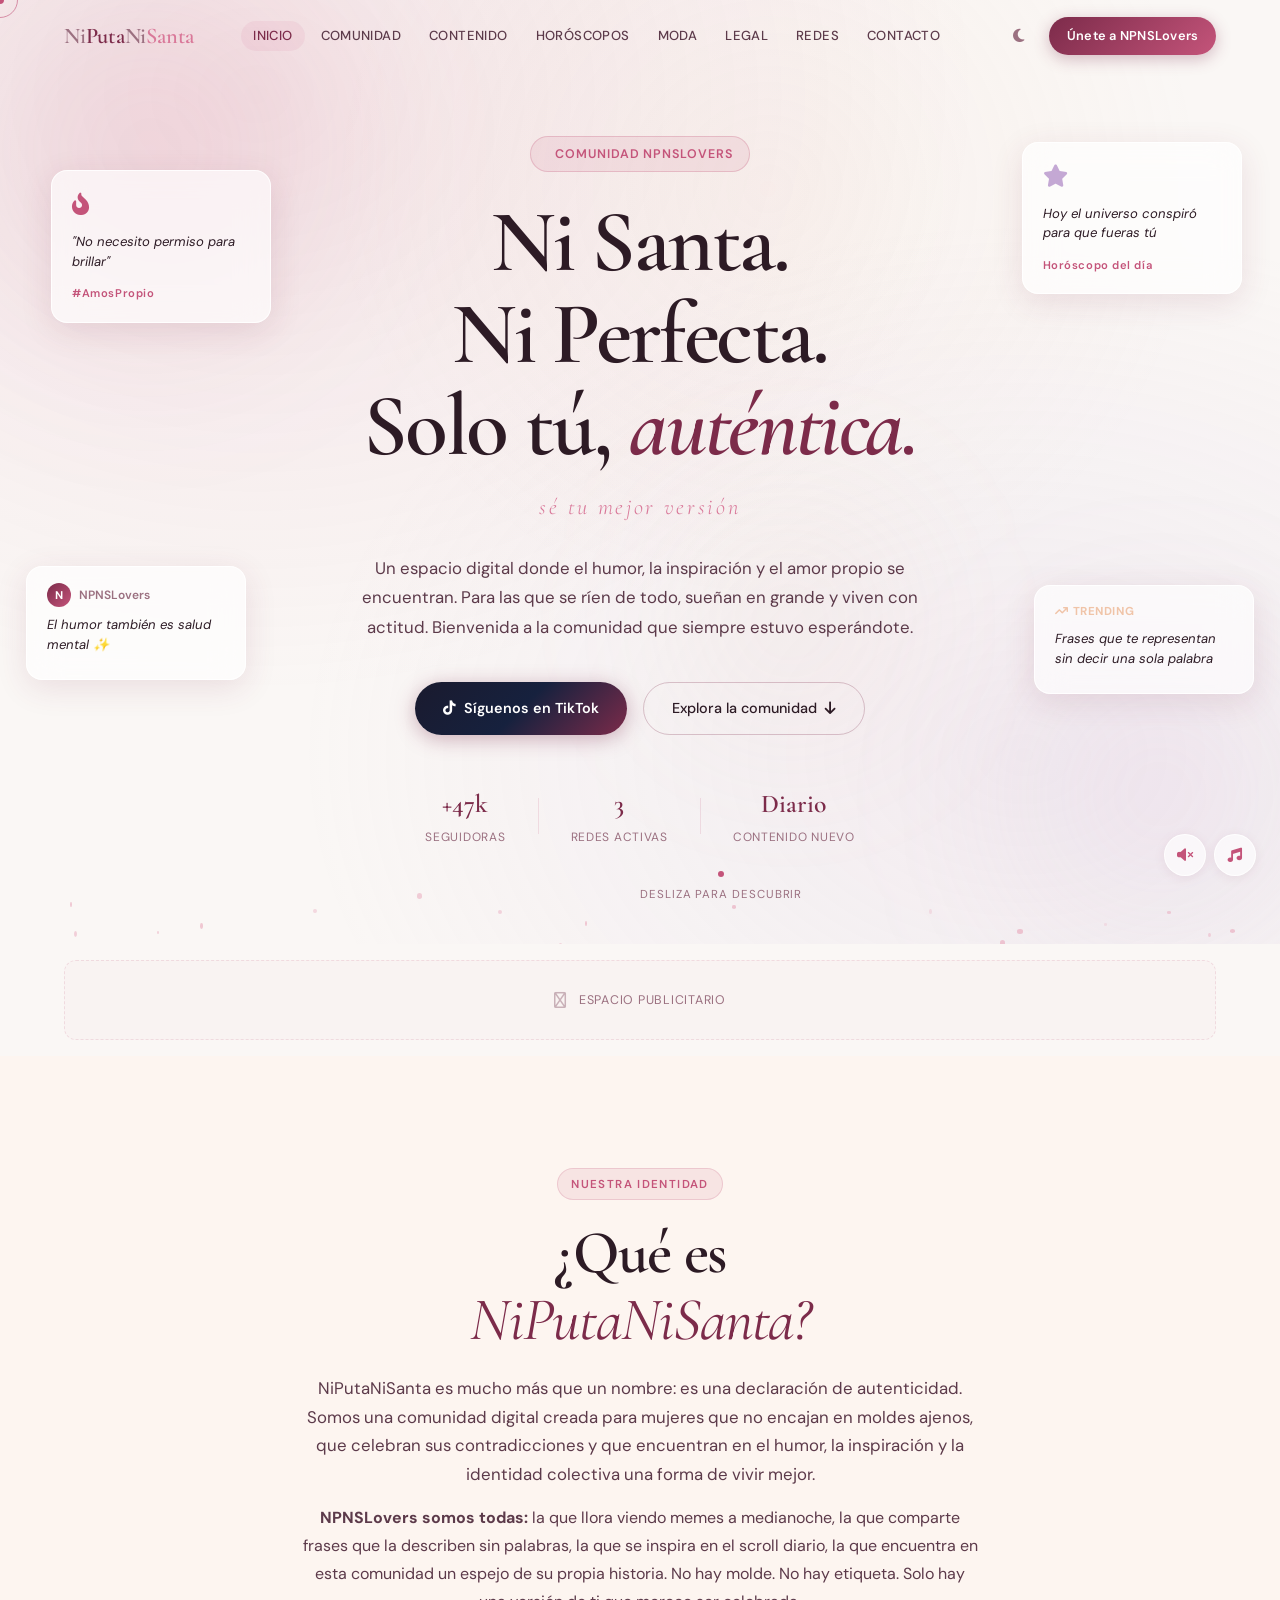
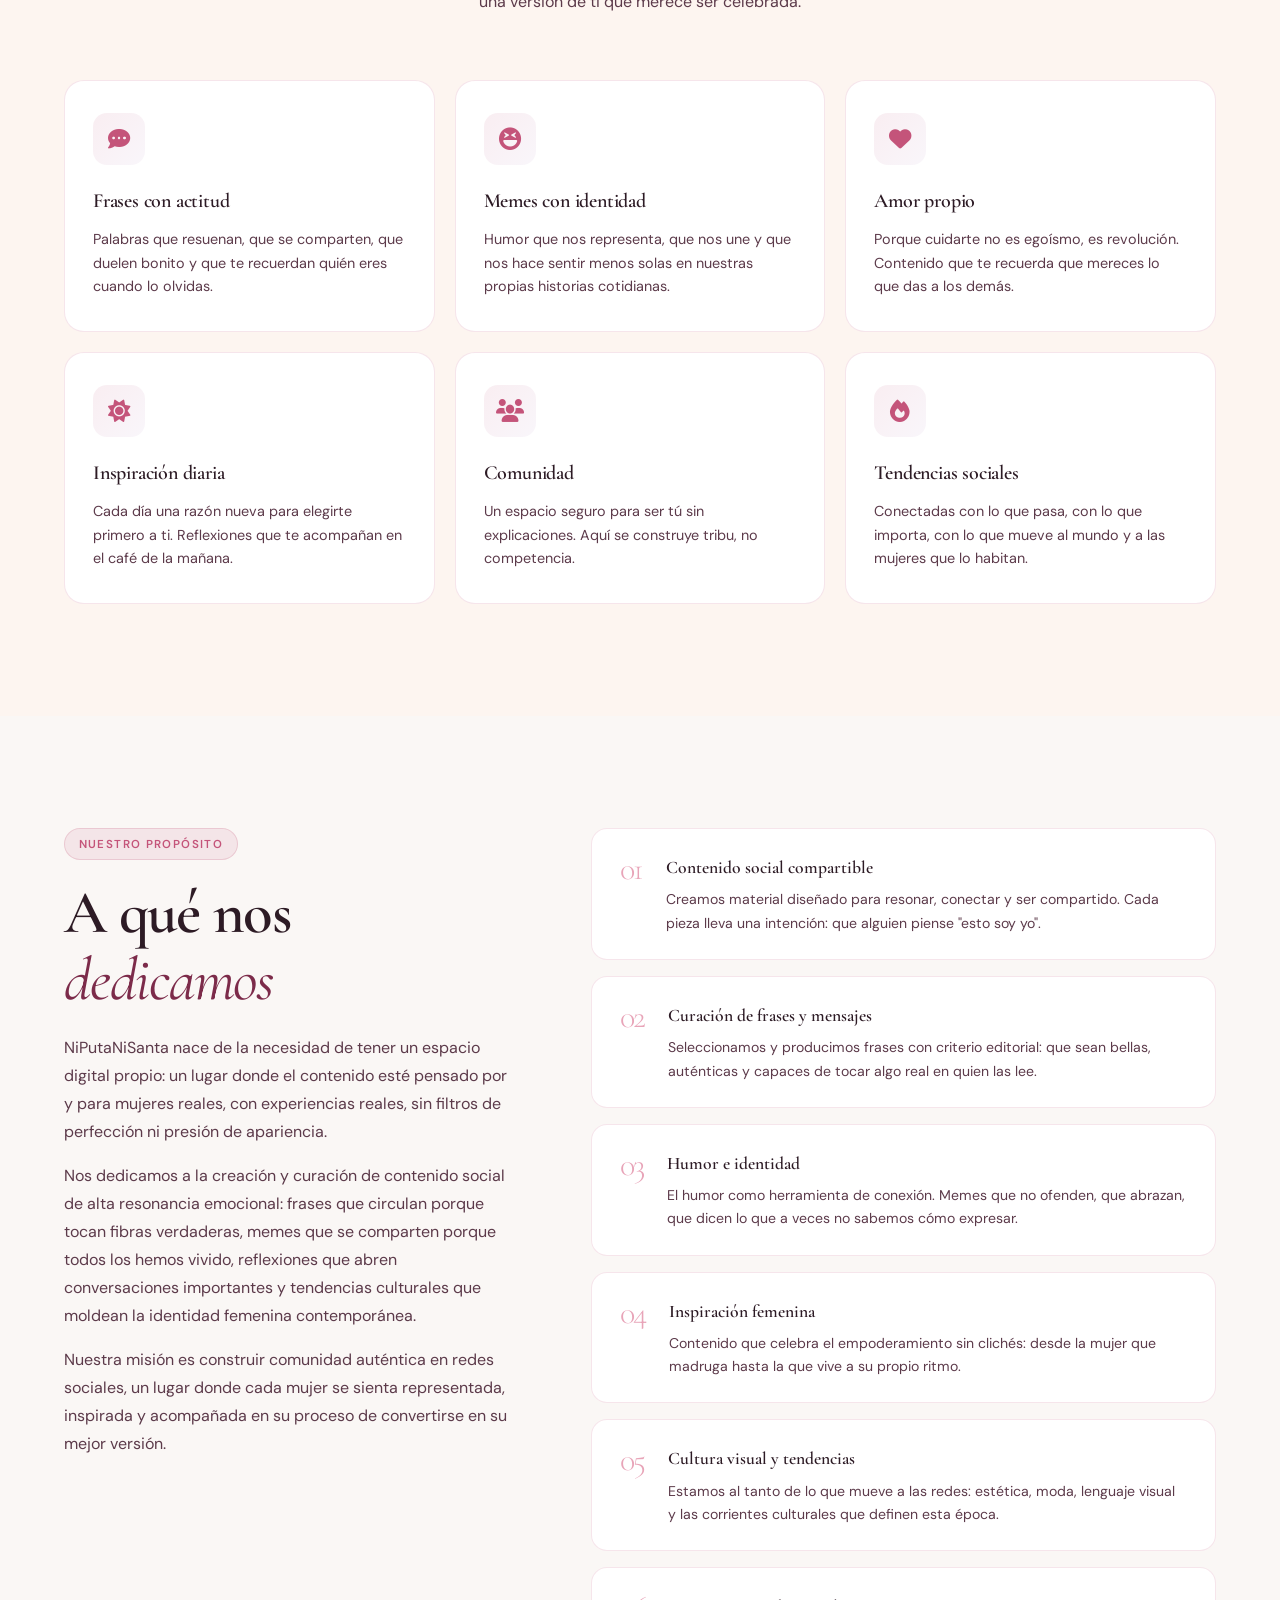
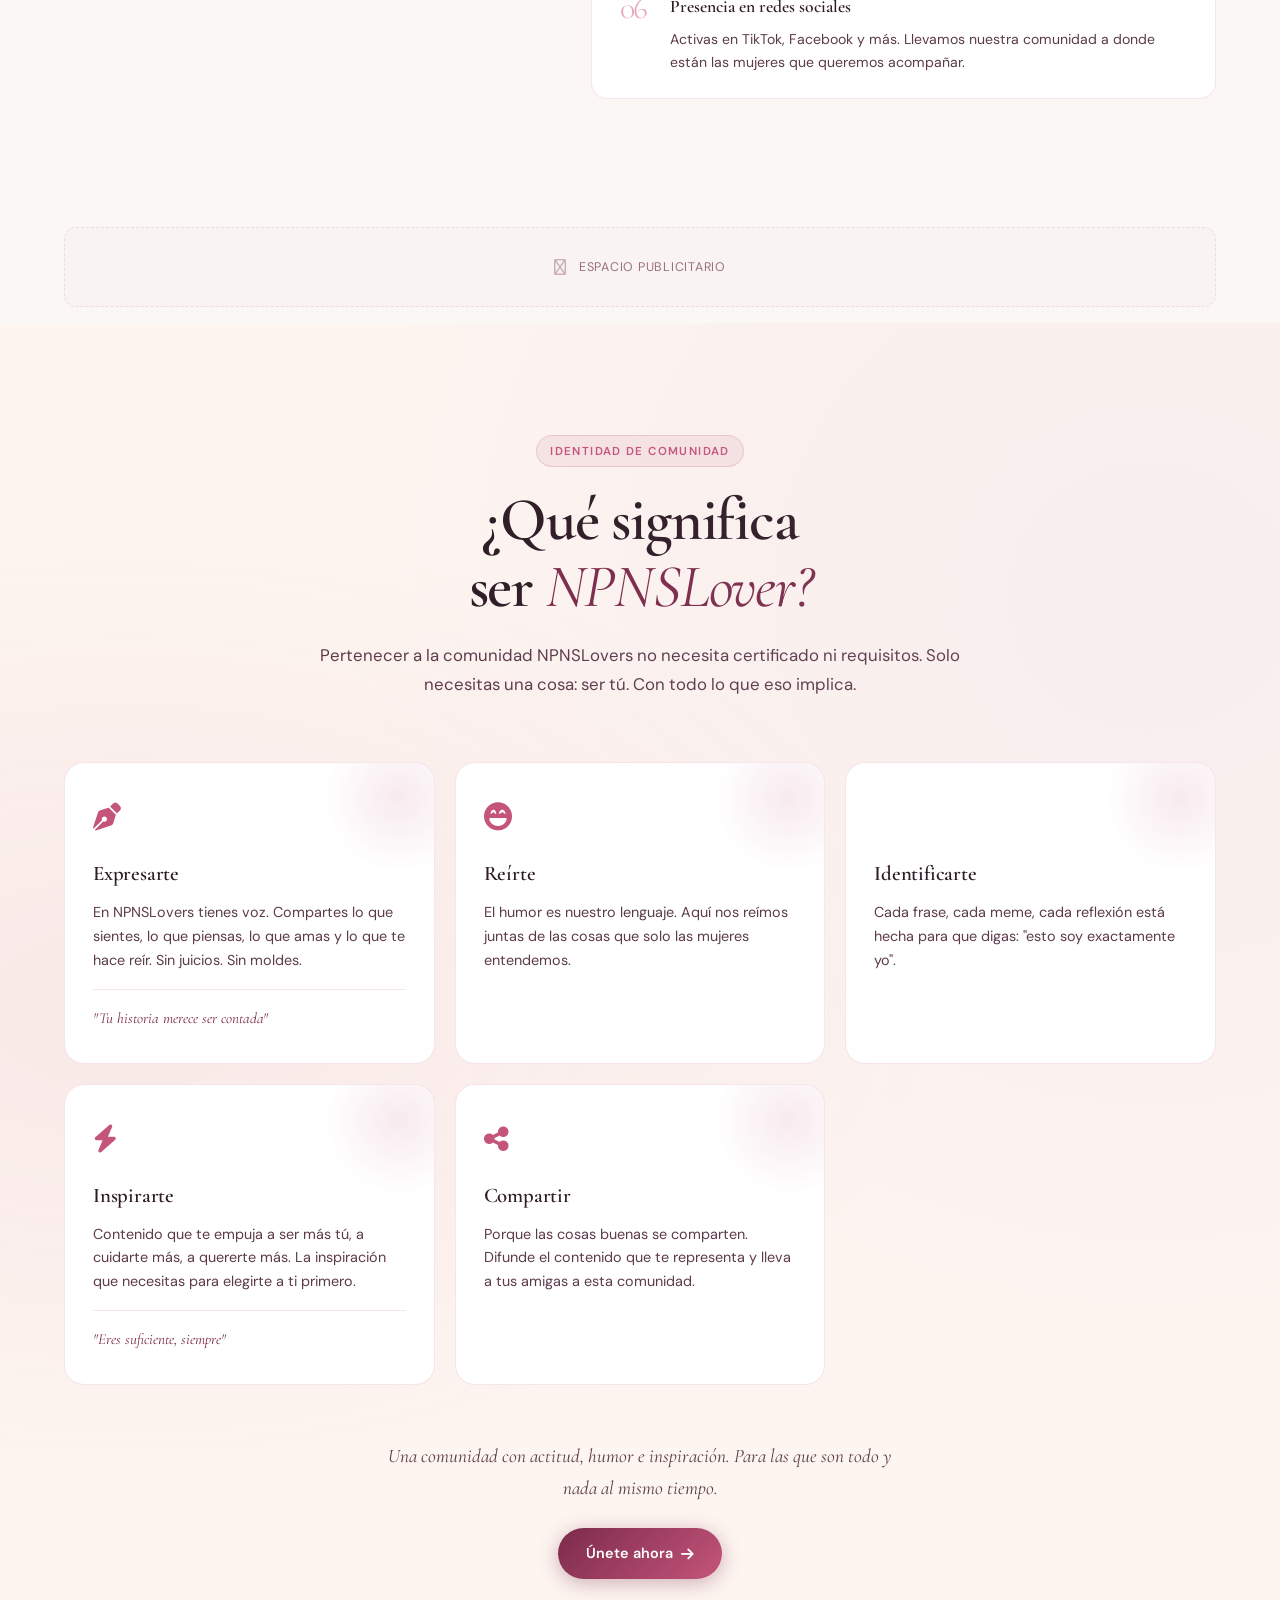
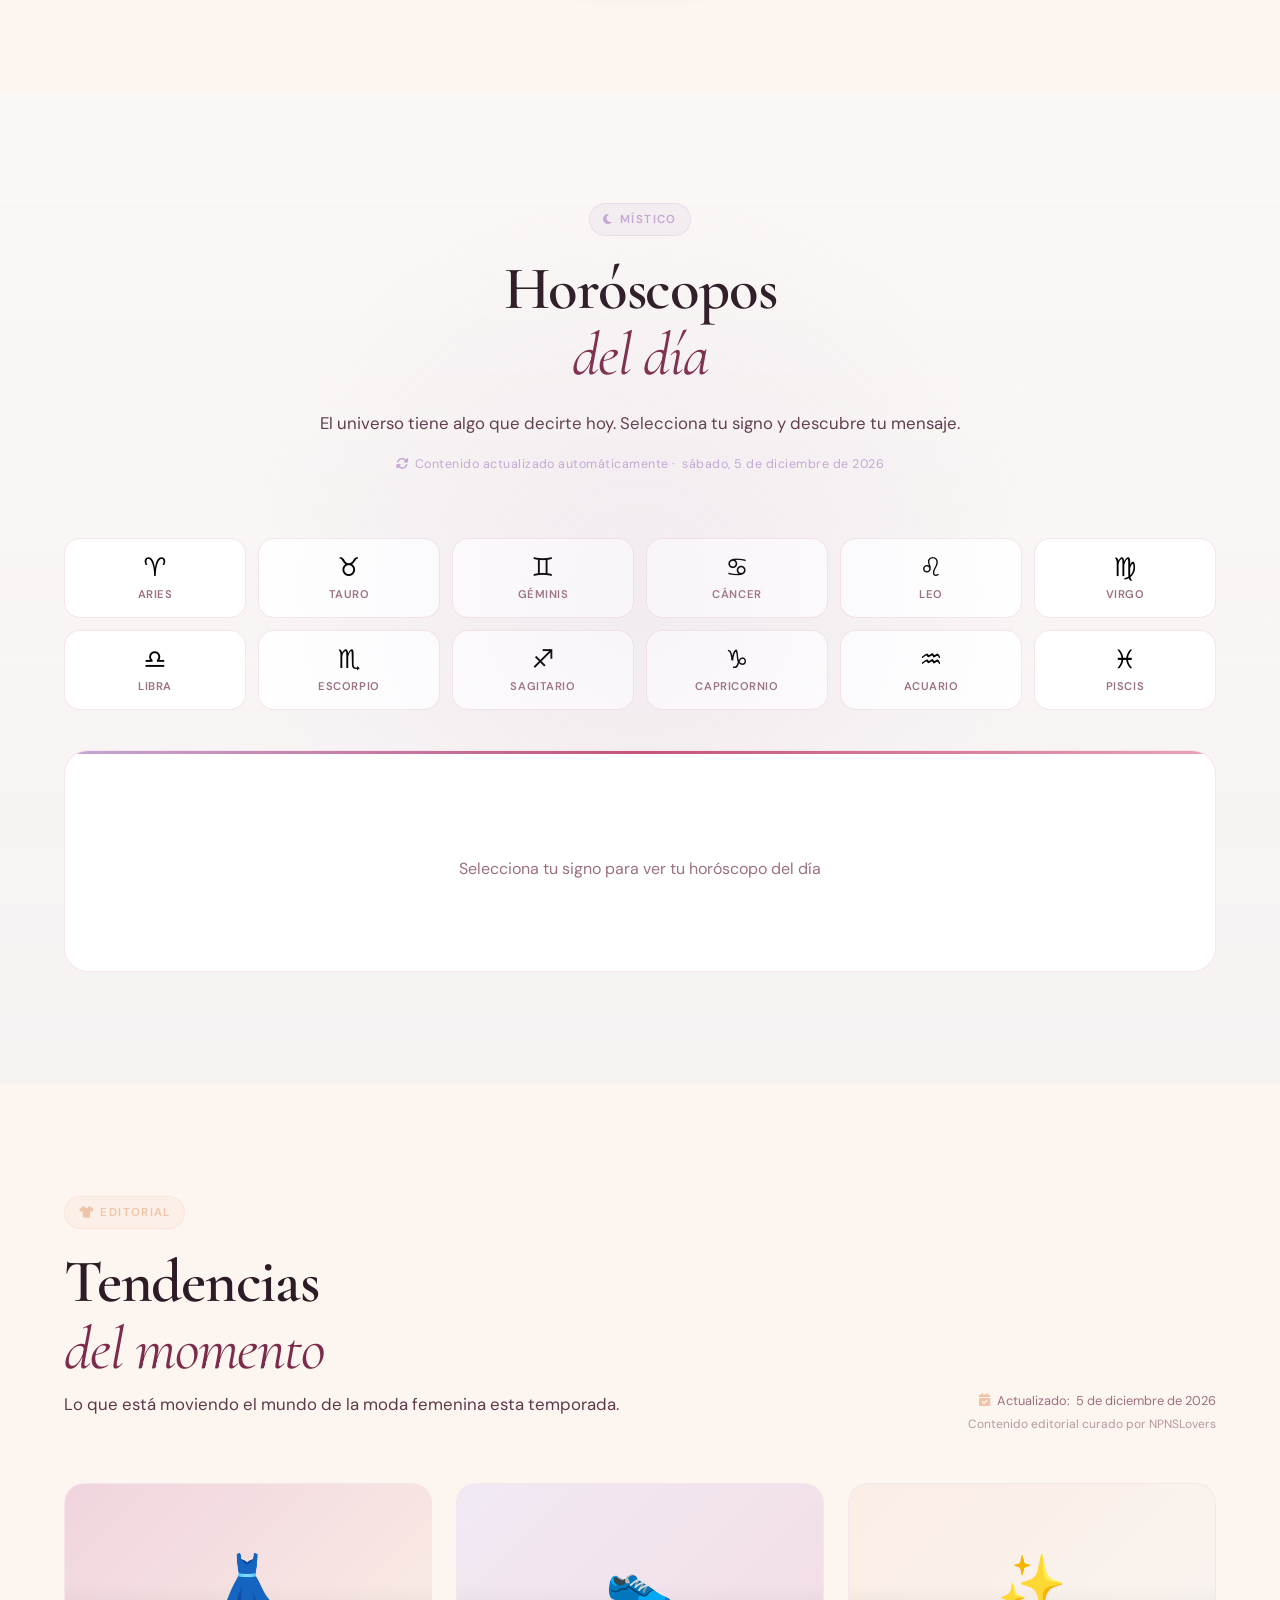
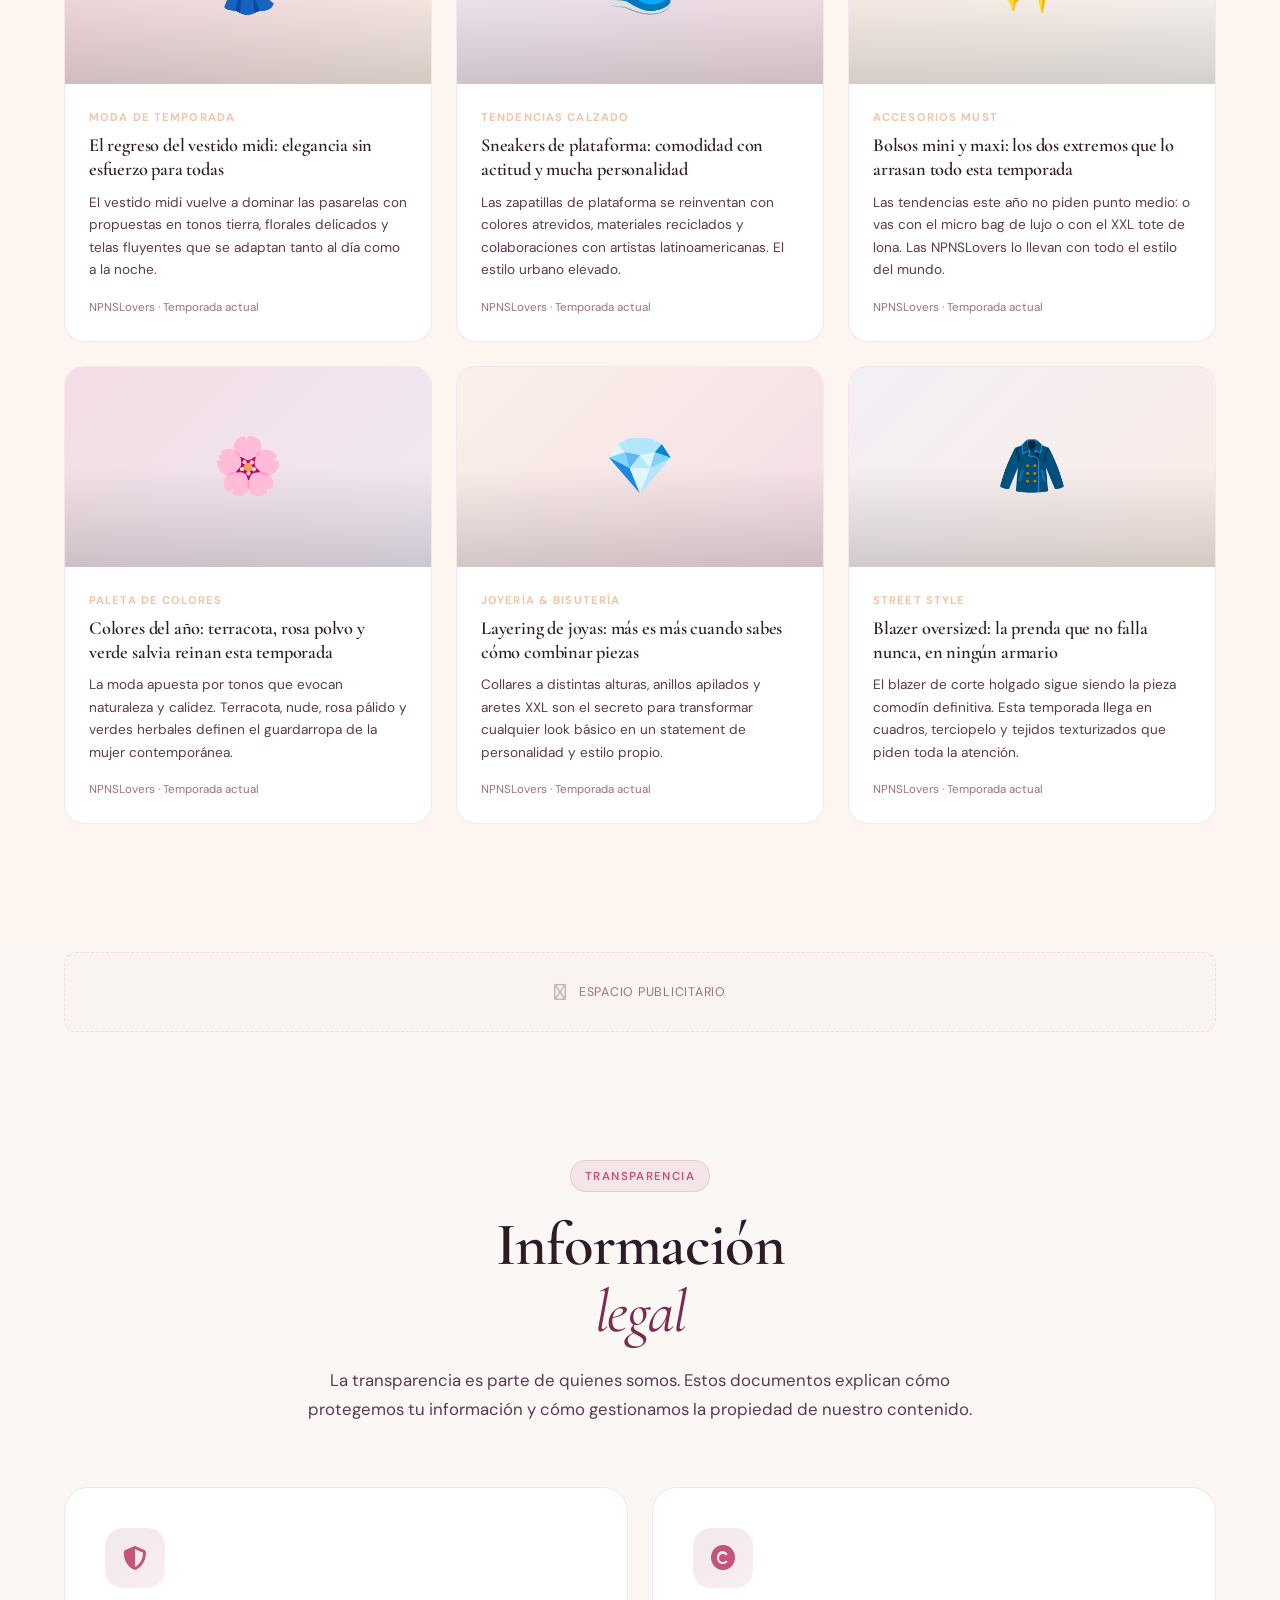
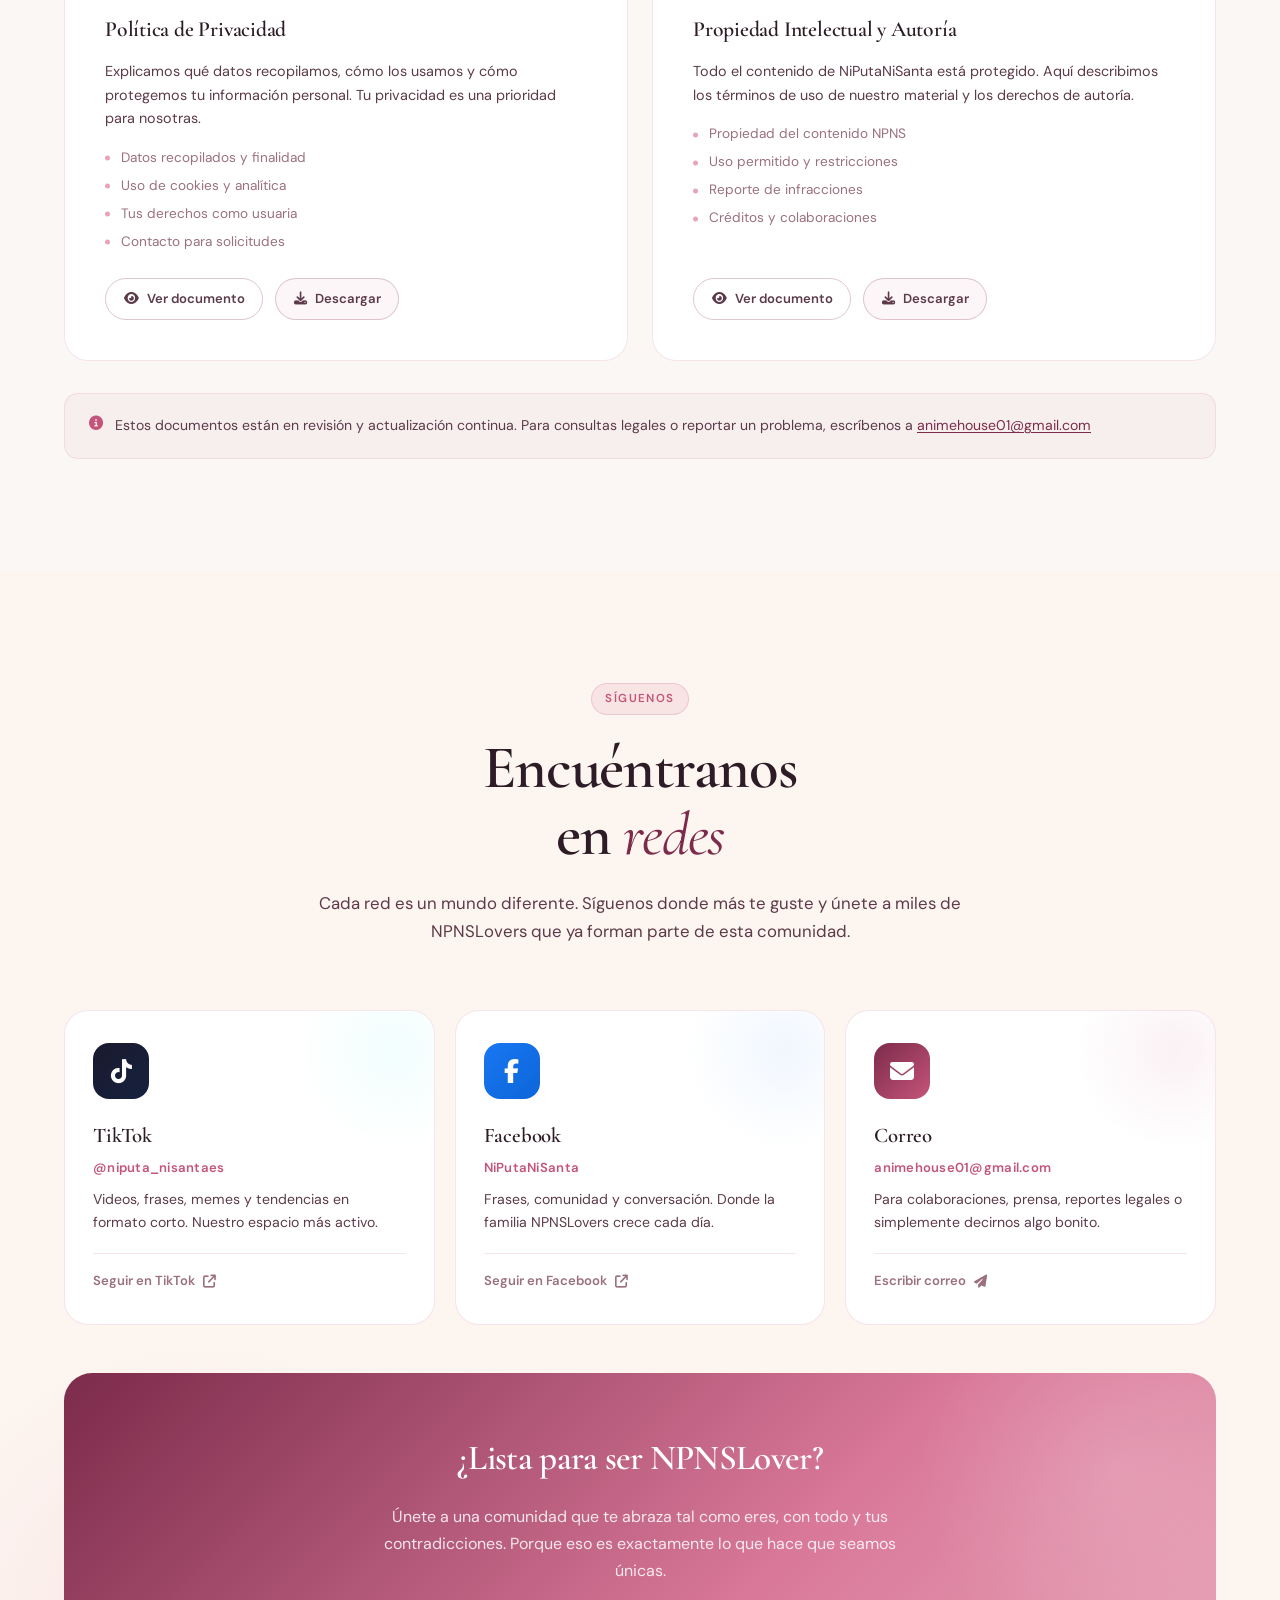
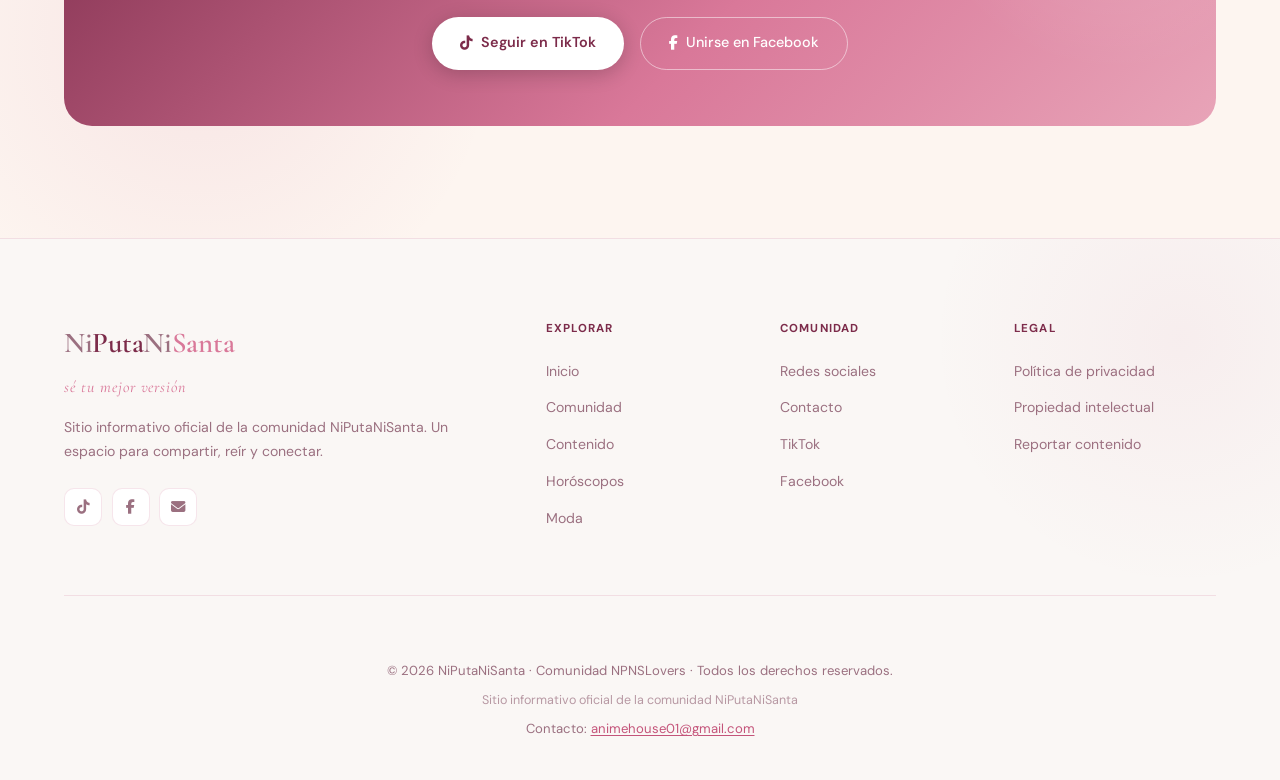
==== index.html @ 4b269ef8 "Initial commit via Netlify [skip ci]" ====
<!DOCTYPE html>
<html lang="es" data-theme="light">
<head>
  <meta charset="UTF-8">
  <meta name="viewport" content="width=device-width, initial-scale=1.0">

  <!-- ═══════════════════════════════════════════════════
       SEO BÁSICO — edita título, descripción y URL canónica
  ═══════════════════════════════════════════════════ -->
  <title>NiPutaNiSanta — Sé tu mejor versión | Comunidad NPNSLovers</title>
  <meta name="description" content="NiPutaNiSanta es la comunidad digital femenina donde el humor, la inspiración y el amor propio se encuentran. Frases, memes, reflexiones y tendencias para las NPNSLovers.">
  <meta name="keywords" content="NiPutaNiSanta, NPNSLovers, frases inspiradoras, memes femeninos, amor propio, comunidad latina, humor, tendencias, moda, horóscopos">
  <meta name="author" content="NiPutaNiSanta">
  <meta name="robots" content="index, follow">
  <link rel="canonical" href="https://niputa-nisanta.netlify.app">

  <!-- Open Graph -->
  <meta property="og:type" content="website">
  <meta property="og:title" content="NiPutaNiSanta — Sé tu mejor versión">
  <meta property="og:description" content="Una comunidad con actitud, humor e inspiración. Frases, memes y estilo con identidad femenina.">
  <meta property="og:url" content="https://niputa-nisanta.netlify.app">
  <meta property="og:site_name" content="NiPutaNiSanta">
  <meta property="og:locale" content="es_ES">

  <!-- Twitter Card -->
  <meta name="twitter:card" content="summary_large_image">
  <meta name="twitter:title" content="NiPutaNiSanta — Sé tu mejor versión">
  <meta name="twitter:description" content="Una comunidad con actitud, humor e inspiración para las NPNSLovers.">

  <!-- Fuentes: Cormorant Garamond (títulos elegantes) + DM Sans (cuerpo limpio) -->
  <link rel="preconnect" href="https://fonts.googleapis.com">
  <link rel="preconnect" href="https://fonts.gstatic.com" crossorigin>
  <link href="https://fonts.googleapis.com/css2?family=Cormorant+Garamond:ital,wght@0,300;0,400;0,500;0,600;0,700;1,300;1,400;1,600&family=DM+Sans:ital,opsz,wght@0,9..40,300;0,9..40,400;0,9..40,500;0,9..40,600;1,9..40,300;1,9..40,400&display=swap" rel="stylesheet">

  <!-- Iconos: Font Awesome 6 -->
  <link rel="stylesheet" href="https://cdnjs.cloudflare.com/ajax/libs/font-awesome/6.5.1/css/all.min.css">

  <link rel="stylesheet" href="css/style.css">

  <!-- Schema.org markup para SEO -->
  <script type="application/ld+json">
  {
    "@context": "https://schema.org",
    "@type": "Organization",
    "name": "NiPutaNiSanta",
    "alternateName": "NPNS",
    "url": "https://niputa-nisanta.netlify.app",
    "description": "Comunidad digital femenina de frases, memes, inspiración y amor propio.",
    "sameAs": [
      "https://www.tiktok.com/@niputa_nisantaes",
      "https://www.facebook.com/share/1B3RmsMF59/"
    ],
    "contactPoint": {
      "@type": "ContactPoint",
      "email": "animehouse01@gmail.com",
      "contactType": "customer support",
      "availableLanguage": "Spanish"
    }
  }
  </script>
</head>
<body>

  <!-- ═══════════════════════════════════════════════════
       CURSOR PERSONALIZADO (solo desktop con mouse)
  ═══════════════════════════════════════════════════ -->
  <div class="cursor-dot" aria-hidden="true"></div>
  <div class="cursor-ring" aria-hidden="true"></div>

  <!-- ═══════════════════════════════════════════════════
       CONTROLES DE AUDIO — botón de sonidos SFX + música
       Para agregar música: pon el archivo .mp3 en /assets/music.mp3
       y cambia el src del elemento audio abajo
  ═══════════════════════════════════════════════════ -->
  <div class="audio-dock" role="region" aria-label="Controles de audio">
    <button class="audio-btn" id="sfx-toggle" aria-label="Activar efectos de sonido" title="Efectos de sonido">
      <i class="fa-solid fa-volume-xmark" id="sfx-icon"></i>
    </button>
    <button class="audio-btn" id="music-toggle" aria-label="Reproducir música de fondo" title="Música de fondo">
      <i class="fa-solid fa-music"></i>
    </button>
    <!-- Reemplaza src con tu archivo de música -->
    <audio id="bg-music" loop preload="none">
      <source src="" type="audio/mpeg">
    </audio>
  </div>

  <!-- ═══════════════════════════════════════════════════
       HEADER / NAVBAR STICKY
  ═══════════════════════════════════════════════════ -->
  <header id="header" role="banner">
    <nav class="nav-container" aria-label="Navegación principal">
      <a href="#inicio" class="nav-logo" aria-label="NiPutaNiSanta — Inicio">
        <span class="logo-ni">Ni</span><span class="logo-puta">Puta</span><span class="logo-ni">Ni</span><span class="logo-santa">Santa</span>
      </a>

      <ul class="nav-links" role="list">
        <li><a href="#inicio" class="nav-link">Inicio</a></li>
        <li><a href="#comunidad" class="nav-link">Comunidad</a></li>
        <li><a href="#contenido" class="nav-link">Contenido</a></li>
        <li><a href="#horoscopos" class="nav-link">Horóscopos</a></li>
        <li><a href="#moda" class="nav-link">Moda</a></li>
        <li><a href="#legal" class="nav-link">Legal</a></li>
        <li><a href="#redes" class="nav-link">Redes</a></li>
        <li><a href="#contacto" class="nav-link">Contacto</a></li>
      </ul>

      <div class="nav-actions">
        <button class="theme-toggle" id="theme-toggle" aria-label="Cambiar tema claro/oscuro">
          <i class="fa-solid fa-moon" id="theme-icon"></i>
        </button>
        <a href="#redes" class="btn-cta-nav">Únete a NPNSLovers</a>
      </div>

      <button class="hamburger" id="hamburger" aria-label="Abrir menú" aria-expanded="false" aria-controls="mobile-menu">
        <span></span><span></span><span></span>
      </button>
    </nav>

    <!-- Menú móvil -->
    <div class="mobile-menu" id="mobile-menu" role="dialog" aria-modal="true" aria-label="Menú de navegación">
      <ul role="list">
        <li><a href="#inicio" class="mobile-link">Inicio</a></li>
        <li><a href="#comunidad" class="mobile-link">Comunidad</a></li>
        <li><a href="#contenido" class="mobile-link">Contenido</a></li>
        <li><a href="#horoscopos" class="mobile-link">Horóscopos</a></li>
        <li><a href="#moda" class="mobile-link">Moda</a></li>
        <li><a href="#legal" class="mobile-link">Legal</a></li>
        <li><a href="#redes" class="mobile-link">Redes</a></li>
        <li><a href="#contacto" class="mobile-link">Contacto</a></li>
        <li><a href="#redes" class="mobile-link mobile-cta">Únete a NPNSLovers</a></li>
      </ul>
    </div>
  </header>

  <main id="main-content">

    <!-- ═══════════════════════════════════════════════════
         SECCIÓN 1 — HERO
    ═══════════════════════════════════════════════════ -->
    <section id="inicio" class="hero" aria-labelledby="hero-title">
      <!-- Elementos decorativos de fondo -->
      <div class="hero-orb hero-orb-1" aria-hidden="true"></div>
      <div class="hero-orb hero-orb-2" aria-hidden="true"></div>
      <div class="hero-orb hero-orb-3" aria-hidden="true"></div>
      <div class="hero-particles" id="particles" aria-hidden="true"></div>

      <!-- Tarjetas flotantes decorativas tipo social media -->
      <div class="floating-cards" aria-hidden="true">
        <div class="float-card float-card-1">
          <div class="float-card-icon"><i class="fa-solid fa-fire-flame-curved"></i></div>
          <p class="float-card-text">"No necesito permiso para brillar"</p>
          <span class="float-card-tag">#AmosPropio</span>
        </div>
        <div class="float-card float-card-2">
          <div class="float-card-header">
            <div class="float-avatar">N</div>
            <span>NPNSLovers</span>
          </div>
          <p class="float-card-text">El humor también es salud mental ✨</p>
        </div>
        <div class="float-card float-card-3">
          <div class="float-card-icon star-icon"><i class="fa-solid fa-star"></i></div>
          <p class="float-card-text">Hoy el universo conspiró para que fueras tú</p>
          <span class="float-card-tag">Horóscopo del día</span>
        </div>
        <div class="float-card float-card-4">
          <div class="float-card-trend"><i class="fa-solid fa-arrow-trend-up"></i> Trending</div>
          <p class="float-card-text">Frases que te representan sin decir una sola palabra</p>
        </div>
      </div>

      <!-- Contenido principal del hero -->
      <div class="hero-content">
        <div class="hero-badge">
          <i class="fa-solid fa-sparkles"></i>
          <span>Comunidad NPNSLovers</span>
        </div>

        <h1 id="hero-title" class="hero-title">
          <span class="hero-line-1">Ni Santa.</span>
          <span class="hero-line-2">Ni Perfecta.</span>
          <span class="hero-line-3">Solo tú, <em>auténtica.</em></span>
        </h1>

        <p class="hero-slogan">Sé tu mejor versión</p>

        <p class="hero-desc">
          Un espacio digital donde el humor, la inspiración y el amor propio se encuentran.
          Para las que se ríen de todo, sueñan en grande y viven con actitud.
          Bienvenida a la comunidad que siempre estuvo esperándote.
        </p>

        <div class="hero-ctas">
          <a href="https://www.tiktok.com/@niputa_nisantaes" target="_blank" rel="noopener noreferrer" class="btn-primary hero-btn-tiktok" aria-label="Seguir en TikTok @niputa_nisantaes">
            <i class="fa-brands fa-tiktok"></i>
            Síguenos en TikTok
          </a>
          <a href="#comunidad" class="btn-secondary">
            Explora la comunidad
            <i class="fa-solid fa-arrow-down"></i>
          </a>
        </div>

        <div class="hero-stats" role="list" aria-label="Estadísticas de la comunidad">
          <div class="hero-stat" role="listitem">
            <strong>+47k</strong>
            <span>Seguidoras</span>
          </div>
          <div class="hero-stat-divider" aria-hidden="true"></div>
          <div class="hero-stat" role="listitem">
            <strong>3</strong>
            <span>Redes activas</span>
          </div>
          <div class="hero-stat-divider" aria-hidden="true"></div>
          <div class="hero-stat" role="listitem">
            <strong>Diario</strong>
            <span>Contenido nuevo</span>
          </div>
        </div>
      </div>

      <!-- Decoración de scroll -->
      <a href="#comunidad" class="scroll-indicator" aria-label="Ir a la sección Comunidad">
        <div class="scroll-dot"></div>
        <span>Desliza para descubrir</span>
      </a>
    </section>

    <!-- ═══════════════════════════════════════════════════
         ESPACIO PUBLICITARIO 1 — Después del hero
         Para activar AdSense: reemplaza este bloque con el código de Google AdSense
    ═══════════════════════════════════════════════════ -->
    <div class="ad-zone ad-zone-horizontal" role="complementary" aria-label="Espacio publicitario">
      <div class="ad-placeholder">
        <i class="fa-regular fa-rectangle-ad"></i>
        <span>Espacio publicitario</span>
        <!-- Aquí va el código de Google AdSense cuando esté aprobado -->
      </div>
    </div>

    <!-- ═══════════════════════════════════════════════════
         SECCIÓN 2 — QUÉ ES NIPUTANISANTA
    ═══════════════════════════════════════════════════ -->
    <section id="comunidad" class="section-about reveal-section" aria-labelledby="about-title">
      <div class="section-container">
        <div class="section-header">
          <div class="section-tag">Nuestra identidad</div>
          <h2 id="about-title" class="section-title">¿Qué es <br><em>NiPutaNiSanta?</em></h2>
          <p class="section-subtitle">
            NiPutaNiSanta es mucho más que un nombre: es una declaración de autenticidad.
            Somos una comunidad digital creada para mujeres que no encajan en moldes ajenos,
            que celebran sus contradicciones y que encuentran en el humor, la inspiración y
            la identidad colectiva una forma de vivir mejor.
          </p>
          <p class="section-text">
            <strong>NPNSLovers somos todas:</strong> la que llora viendo memes a medianoche,
            la que comparte frases que la describen sin palabras, la que se inspira en el scroll
            diario, la que encuentra en esta comunidad un espejo de su propia historia.
            No hay molde. No hay etiqueta. Solo hay una versión de ti que merece ser celebrada.
          </p>
        </div>

        <div class="topics-grid" role="list" aria-label="Temas de la comunidad">
          <article class="topic-card reveal-item" role="listitem">
            <div class="topic-icon" aria-hidden="true">
              <i class="fa-solid fa-comment-dots"></i>
            </div>
            <h3>Frases con actitud</h3>
            <p>Palabras que resuenan, que se comparten, que duelen bonito y que te recuerdan quién eres cuando lo olvidas.</p>
          </article>

          <article class="topic-card reveal-item" role="listitem">
            <div class="topic-icon" aria-hidden="true">
              <i class="fa-solid fa-face-laugh-squint"></i>
            </div>
            <h3>Memes con identidad</h3>
            <p>Humor que nos representa, que nos une y que nos hace sentir menos solas en nuestras propias historias cotidianas.</p>
          </article>

          <article class="topic-card reveal-item" role="listitem">
            <div class="topic-icon" aria-hidden="true">
              <i class="fa-solid fa-heart"></i>
            </div>
            <h3>Amor propio</h3>
            <p>Porque cuidarte no es egoísmo, es revolución. Contenido que te recuerda que mereces lo que das a los demás.</p>
          </article>

          <article class="topic-card reveal-item" role="listitem">
            <div class="topic-icon" aria-hidden="true">
              <i class="fa-solid fa-sun"></i>
            </div>
            <h3>Inspiración diaria</h3>
            <p>Cada día una razón nueva para elegirte primero a ti. Reflexiones que te acompañan en el café de la mañana.</p>
          </article>

          <article class="topic-card reveal-item" role="listitem">
            <div class="topic-icon" aria-hidden="true">
              <i class="fa-solid fa-users"></i>
            </div>
            <h3>Comunidad</h3>
            <p>Un espacio seguro para ser tú sin explicaciones. Aquí se construye tribu, no competencia.</p>
          </article>

          <article class="topic-card reveal-item" role="listitem">
            <div class="topic-icon" aria-hidden="true">
              <i class="fa-solid fa-fire"></i>
            </div>
            <h3>Tendencias sociales</h3>
            <p>Conectadas con lo que pasa, con lo que importa, con lo que mueve al mundo y a las mujeres que lo habitan.</p>
          </article>
        </div>
      </div>
    </section>

    <!-- ═══════════════════════════════════════════════════
         SECCIÓN 3 — A QUÉ NOS DEDICAMOS
    ═══════════════════════════════════════════════════ -->
    <section id="contenido" class="section-purpose reveal-section" aria-labelledby="purpose-title">
      <div class="section-container">
        <div class="purpose-layout">
          <div class="purpose-text-col">
            <div class="section-tag">Nuestro propósito</div>
            <h2 id="purpose-title" class="section-title">A qué nos<br><em>dedicamos</em></h2>
            <p class="section-text">
              NiPutaNiSanta nace de la necesidad de tener un espacio digital propio:
              un lugar donde el contenido esté pensado por y para mujeres reales, con
              experiencias reales, sin filtros de perfección ni presión de apariencia.
            </p>
            <p class="section-text">
              Nos dedicamos a la creación y curación de contenido social de alta resonancia
              emocional: frases que circulan porque tocan fibras verdaderas, memes que se
              comparten porque todos los hemos vivido, reflexiones que abren conversaciones
              importantes y tendencias culturales que moldean la identidad femenina contemporánea.
            </p>
            <p class="section-text">
              Nuestra misión es construir comunidad auténtica en redes sociales, un lugar
              donde cada mujer se sienta representada, inspirada y acompañada en su proceso
              de convertirse en su mejor versión.
            </p>
          </div>

          <div class="purpose-cards-col">
            <div class="purpose-card reveal-item">
              <div class="purpose-card-num">01</div>
              <div class="purpose-card-content">
                <h3>Contenido social compartible</h3>
                <p>Creamos material diseñado para resonar, conectar y ser compartido. Cada pieza lleva una intención: que alguien piense "esto soy yo".</p>
              </div>
            </div>

            <div class="purpose-card reveal-item">
              <div class="purpose-card-num">02</div>
              <div class="purpose-card-content">
                <h3>Curación de frases y mensajes</h3>
                <p>Seleccionamos y producimos frases con criterio editorial: que sean bellas, auténticas y capaces de tocar algo real en quien las lee.</p>
              </div>
            </div>

            <div class="purpose-card reveal-item">
              <div class="purpose-card-num">03</div>
              <div class="purpose-card-content">
                <h3>Humor e identidad</h3>
                <p>El humor como herramienta de conexión. Memes que no ofenden, que abrazan, que dicen lo que a veces no sabemos cómo expresar.</p>
              </div>
            </div>

            <div class="purpose-card reveal-item">
              <div class="purpose-card-num">04</div>
              <div class="purpose-card-content">
                <h3>Inspiración femenina</h3>
                <p>Contenido que celebra el empoderamiento sin clichés: desde la mujer que madruga hasta la que vive a su propio ritmo.</p>
              </div>
            </div>

            <div class="purpose-card reveal-item">
              <div class="purpose-card-num">05</div>
              <div class="purpose-card-content">
                <h3>Cultura visual y tendencias</h3>
                <p>Estamos al tanto de lo que mueve a las redes: estética, moda, lenguaje visual y las corrientes culturales que definen esta época.</p>
              </div>
            </div>

            <div class="purpose-card reveal-item">
              <div class="purpose-card-num">06</div>
              <div class="purpose-card-content">
                <h3>Presencia en redes sociales</h3>
                <p>Activas en TikTok, Facebook y más. Llevamos nuestra comunidad a donde están las mujeres que queremos acompañar.</p>
              </div>
            </div>
          </div>
        </div>
      </div>
    </section>

    <!-- ═══════════════════════════════════════════════════
         ESPACIO PUBLICITARIO 2 — Mitad del contenido
    ═══════════════════════════════════════════════════ -->
    <div class="ad-zone ad-zone-horizontal" role="complementary" aria-label="Espacio publicitario">
      <div class="ad-placeholder">
        <i class="fa-regular fa-rectangle-ad"></i>
        <span>Espacio publicitario</span>
      </div>
    </div>

    <!-- ═══════════════════════════════════════════════════
         SECCIÓN 4 — SER NPNSLOVER
    ═══════════════════════════════════════════════════ -->
    <section class="section-lovers reveal-section" aria-labelledby="lovers-title">
      <div class="section-container">
        <div class="section-header lovers-header">
          <div class="section-tag">Identidad de comunidad</div>
          <h2 id="lovers-title" class="section-title">¿Qué significa<br>ser <em>NPNSLover?</em></h2>
          <p class="section-subtitle">
            Pertenecer a la comunidad NPNSLovers no necesita certificado ni requisitos.
            Solo necesitas una cosa: ser tú. Con todo lo que eso implica.
          </p>
        </div>

        <div class="lovers-grid">
          <article class="lover-card lover-card-large reveal-item">
            <div class="lover-card-glow" aria-hidden="true"></div>
            <div class="lover-icon"><i class="fa-solid fa-pen-nib"></i></div>
            <h3>Expresarte</h3>
            <p>En NPNSLovers tienes voz. Compartes lo que sientes, lo que piensas, lo que amas y lo que te hace reír. Sin juicios. Sin moldes.</p>
            <div class="lover-quote">"Tu historia merece ser contada"</div>
          </article>

          <article class="lover-card reveal-item">
            <div class="lover-card-glow" aria-hidden="true"></div>
            <div class="lover-icon"><i class="fa-solid fa-face-laugh-beam"></i></div>
            <h3>Reírte</h3>
            <p>El humor es nuestro lenguaje. Aquí nos reímos juntas de las cosas que solo las mujeres entendemos.</p>
          </article>

          <article class="lover-card reveal-item">
            <div class="lover-card-glow" aria-hidden="true"></div>
            <div class="lover-icon"><i class="fa-solid fa-mirror"></i></div>
            <h3>Identificarte</h3>
            <p>Cada frase, cada meme, cada reflexión está hecha para que digas: "esto soy exactamente yo".</p>
          </article>

          <article class="lover-card lover-card-large reveal-item">
            <div class="lover-card-glow" aria-hidden="true"></div>
            <div class="lover-icon"><i class="fa-solid fa-bolt"></i></div>
            <h3>Inspirarte</h3>
            <p>Contenido que te empuja a ser más tú, a cuidarte más, a quererte más. La inspiración que necesitas para elegirte a ti primero.</p>
            <div class="lover-quote">"Eres suficiente, siempre"</div>
          </article>

          <article class="lover-card lover-card-center reveal-item">
            <div class="lover-card-glow" aria-hidden="true"></div>
            <div class="lover-icon"><i class="fa-solid fa-share-nodes"></i></div>
            <h3>Compartir</h3>
            <p>Porque las cosas buenas se comparten. Difunde el contenido que te representa y lleva a tus amigas a esta comunidad.</p>
          </article>
        </div>

        <div class="lovers-cta reveal-item">
          <p class="lovers-cta-text">Una comunidad con actitud, humor e inspiración. Para las que son todo y nada al mismo tiempo.</p>
          <a href="#redes" class="btn-primary">Únete ahora <i class="fa-solid fa-arrow-right"></i></a>
        </div>
      </div>
    </section>

    <!-- ═══════════════════════════════════════════════════
         SECCIÓN 5 — HORÓSCOPOS DEL DÍA
         API: https://horoscope-app-api.vercel.app/api/v1/get-horoscope/daily
         Para cambiar la fuente de datos, edita la función fetchHoroscope() en js/main.js
    ═══════════════════════════════════════════════════ -->
    <section id="horoscopos" class="section-horoscopes reveal-section" aria-labelledby="horoscope-title">
      <div class="horoscope-bg-glow" aria-hidden="true"></div>
      <div class="section-container">
        <div class="section-header">
          <div class="section-tag mystic-tag">
            <i class="fa-solid fa-moon"></i> Místico
          </div>
          <h2 id="horoscope-title" class="section-title">Horóscopos<br><em>del día</em></h2>
          <p class="section-subtitle">El universo tiene algo que decirte hoy. Selecciona tu signo y descubre tu mensaje.</p>
          <p class="horoscope-update-note">
            <i class="fa-solid fa-rotate"></i>
            Contenido actualizado automáticamente · <span id="horoscope-date">Cargando fecha...</span>
          </p>
        </div>

        <!-- Selector de signos -->
        <div class="zodiac-grid" role="list" aria-label="Selecciona tu signo zodiacal" id="zodiac-grid">
          <!-- Los signos se generan con JavaScript para mantener el código DRY -->
        </div>

        <!-- Panel del horóscopo -->
        <div class="horoscope-panel" id="horoscope-panel" aria-live="polite" aria-label="Horóscopo del signo seleccionado">
          <div class="horoscope-welcome">
            <i class="fa-solid fa-stars"></i>
            <p>Selecciona tu signo para ver tu horóscopo del día</p>
          </div>
        </div>
      </div>
    </section>

    <!-- ═══════════════════════════════════════════════════
         SECCIÓN 6 — MODA DE TEMPORADA
         Para conectar una fuente de datos real:
         - Opción A: Usa un RSS feed + una Netlify Function que lo parsee en JSON
           y llama a /.netlify/functions/fashion desde fetchFashion() en main.js
         - Opción B: Usa NewsAPI (newsapi.org) con tu API key en una Netlify Function
           para no exponer la key en el frontend
         - Edita la función fetchFashion() en js/main.js para adaptar el endpoint
    ═══════════════════════════════════════════════════ -->
    <section id="moda" class="section-fashion reveal-section" aria-labelledby="fashion-title">
      <div class="section-container">
        <div class="fashion-header">
          <div>
            <div class="section-tag editorial-tag">
              <i class="fa-solid fa-shirt"></i> Editorial
            </div>
            <h2 id="fashion-title" class="section-title">Tendencias<br><em>del momento</em></h2>
            <p class="section-subtitle">Lo que está moviendo el mundo de la moda femenina esta temporada.</p>
          </div>
          <div class="fashion-meta">
            <p class="fashion-update">
              <i class="fa-solid fa-calendar-check"></i>
              Actualizado: <span id="fashion-date">hoy</span>
            </p>
            <p class="fashion-source-note">Contenido editorial curado por NPNSLovers</p>
          </div>
        </div>

        <div class="fashion-grid" id="fashion-grid" aria-label="Artículos de moda y tendencias">
          <!-- Skeleton de carga -->
          <div class="fashion-skeleton" aria-label="Cargando contenido...">
            <div class="skeleton-card"><div class="sk-img"></div><div class="sk-tag"></div><div class="sk-title"></div><div class="sk-text"></div></div>
            <div class="skeleton-card"><div class="sk-img"></div><div class="sk-tag"></div><div class="sk-title"></div><div class="sk-text"></div></div>
            <div class="skeleton-card"><div class="sk-img"></div><div class="sk-tag"></div><div class="sk-title"></div><div class="sk-text"></div></div>
          </div>
        </div>
      </div>
    </section>

    <!-- ═══════════════════════════════════════════════════
         ESPACIO PUBLICITARIO 3 — Antes del footer
    ═══════════════════════════════════════════════════ -->
    <div class="ad-zone ad-zone-horizontal" role="complementary" aria-label="Espacio publicitario">
      <div class="ad-placeholder">
        <i class="fa-regular fa-rectangle-ad"></i>
        <span>Espacio publicitario</span>
      </div>
    </div>

    <!-- ═══════════════════════════════════════════════════
         SECCIÓN 7 — INFORMACIÓN LEGAL
    ═══════════════════════════════════════════════════ -->
    <section id="legal" class="section-legal reveal-section" aria-labelledby="legal-title">
      <div class="section-container">
        <div class="section-header">
          <div class="section-tag">Transparencia</div>
          <h2 id="legal-title" class="section-title">Información<br><em>legal</em></h2>
          <p class="section-subtitle">
            La transparencia es parte de quienes somos. Estos documentos explican cómo
            protegemos tu información y cómo gestionamos la propiedad de nuestro contenido.
          </p>
        </div>

        <div class="legal-cards">
          <article class="legal-card reveal-item">
            <div class="legal-card-icon" aria-hidden="true">
              <i class="fa-solid fa-shield-halved"></i>
            </div>
            <div class="legal-card-body">
              <h3>Política de Privacidad</h3>
              <p>
                Explicamos qué datos recopilamos, cómo los usamos y cómo protegemos
                tu información personal. Tu privacidad es una prioridad para nosotras.
              </p>
              <ul class="legal-points">
                <li>Datos recopilados y finalidad</li>
                <li>Uso de cookies y analítica</li>
                <li>Tus derechos como usuaria</li>
                <li>Contacto para solicitudes</li>
              </ul>
            </div>
            <div class="legal-card-actions">
              <a href="/legal/privacidad.html" class="btn-legal" target="_blank" rel="noopener noreferrer" aria-label="Ver política de privacidad (abre en nueva pestaña)">
                <i class="fa-solid fa-eye"></i> Ver documento
              </a>
              <a href="/legal/privacidad.html" download="NPNS-Politica-de-Privacidad.html" class="btn-legal btn-legal-download" aria-label="Descargar política de privacidad">
                <i class="fa-solid fa-download"></i> Descargar
              </a>
            </div>
          </article>

          <article class="legal-card reveal-item">
            <div class="legal-card-icon" aria-hidden="true">
              <i class="fa-solid fa-copyright"></i>
            </div>
            <div class="legal-card-body">
              <h3>Propiedad Intelectual y Autoría</h3>
              <p>
                Todo el contenido de NiPutaNiSanta está protegido. Aquí describimos
                los términos de uso de nuestro material y los derechos de autoría.
              </p>
              <ul class="legal-points">
                <li>Propiedad del contenido NPNS</li>
                <li>Uso permitido y restricciones</li>
                <li>Reporte de infracciones</li>
                <li>Créditos y colaboraciones</li>
              </ul>
            </div>
            <div class="legal-card-actions">
              <a href="/legal/propiedad-intelectual.html" class="btn-legal" target="_blank" rel="noopener noreferrer" aria-label="Ver política de propiedad intelectual (abre en nueva pestaña)">
                <i class="fa-solid fa-eye"></i> Ver documento
              </a>
              <a href="/legal/propiedad-intelectual.html" download="NPNS-Propiedad-Intelectual.html" class="btn-legal btn-legal-download" aria-label="Descargar política de propiedad intelectual">
                <i class="fa-solid fa-download"></i> Descargar
              </a>
            </div>
          </article>
        </div>

        <div class="legal-note reveal-item">
          <i class="fa-solid fa-circle-info"></i>
          <p>
            Estos documentos están en revisión y actualización continua. Para consultas legales
            o reportar un problema, escríbenos a
            <a href="mailto:animehouse01@gmail.com">animehouse01@gmail.com</a>
          </p>
        </div>
      </div>
    </section>

    <!-- ═══════════════════════════════════════════════════
         SECCIÓN 8 — REDES SOCIALES Y CONTACTO
         Para cambiar los enlaces de redes: busca los href en esta sección
    ═══════════════════════════════════════════════════ -->
    <section id="redes" class="section-social reveal-section" aria-labelledby="social-title">
      <div class="social-bg-glow" aria-hidden="true"></div>
      <div class="section-container">
        <div class="section-header">
          <div class="section-tag">Síguenos</div>
          <h2 id="social-title" class="section-title">Encuéntranos<br>en <em>redes</em></h2>
          <p class="section-subtitle">
            Cada red es un mundo diferente. Síguenos donde más te guste y únete
            a miles de NPNSLovers que ya forman parte de esta comunidad.
          </p>
        </div>

        <div class="social-cards">
          <!-- TikTok -->
          <a href="https://www.tiktok.com/@niputa_nisantaes"
             target="_blank"
             rel="noopener noreferrer"
             class="social-card social-card-tiktok reveal-item"
             aria-label="Seguir a NiPutaNiSanta en TikTok — @niputa_nisantaes">
            <div class="social-card-glow" aria-hidden="true"></div>
            <div class="social-icon-wrap">
              <i class="fa-brands fa-tiktok"></i>
            </div>
            <div class="social-card-info">
              <h3>TikTok</h3>
              <p class="social-handle">@niputa_nisantaes</p>
              <p class="social-desc">Videos, frases, memes y tendencias en formato corto. Nuestro espacio más activo.</p>
            </div>
            <div class="social-card-cta">
              Seguir en TikTok <i class="fa-solid fa-arrow-up-right-from-square"></i>
            </div>
          </a>

          <!-- Facebook -->
          <a href="https://www.facebook.com/share/1B3RmsMF59/?mibextid=wwXIfr"
             target="_blank"
             rel="noopener noreferrer"
             class="social-card social-card-facebook reveal-item"
             aria-label="Seguir a NiPutaNiSanta en Facebook">
            <div class="social-card-glow" aria-hidden="true"></div>
            <div class="social-icon-wrap">
              <i class="fa-brands fa-facebook-f"></i>
            </div>
            <div class="social-card-info">
              <h3>Facebook</h3>
              <p class="social-handle">NiPutaNiSanta</p>
              <p class="social-desc">Frases, comunidad y conversación. Donde la familia NPNSLovers crece cada día.</p>
            </div>
            <div class="social-card-cta">
              Seguir en Facebook <i class="fa-solid fa-arrow-up-right-from-square"></i>
            </div>
          </a>

          <!-- Email -->
          <a href="mailto:animehouse01@gmail.com"
             class="social-card social-card-email reveal-item"
             aria-label="Contactar a NiPutaNiSanta por correo electrónico">
            <div class="social-card-glow" aria-hidden="true"></div>
            <div class="social-icon-wrap">
              <i class="fa-solid fa-envelope"></i>
            </div>
            <div class="social-card-info">
              <h3>Correo</h3>
              <p class="social-handle">animehouse01@gmail.com</p>
              <p class="social-desc">Para colaboraciones, prensa, reportes legales o simplemente decirnos algo bonito.</p>
            </div>
            <div class="social-card-cta">
              Escribir correo <i class="fa-solid fa-paper-plane"></i>
            </div>
          </a>
        </div>

        <div class="social-community-cta reveal-item">
          <div class="community-cta-glow" aria-hidden="true"></div>
          <div class="community-cta-content">
            <h3>¿Lista para ser NPNSLover?</h3>
            <p>Únete a una comunidad que te abraza tal como eres, con todo y tus contradicciones. Porque eso es exactamente lo que hace que seamos únicas.</p>
            <div class="community-cta-btns">
              <a href="https://www.tiktok.com/@niputa_nisantaes" target="_blank" rel="noopener noreferrer" class="btn-primary">
                <i class="fa-brands fa-tiktok"></i> Seguir en TikTok
              </a>
              <a href="https://www.facebook.com/share/1B3RmsMF59/?mibextid=wwXIfr" target="_blank" rel="noopener noreferrer" class="btn-secondary">
                <i class="fa-brands fa-facebook-f"></i> Unirse en Facebook
              </a>
            </div>
          </div>
        </div>
      </div>
    </section>

  </main>

  <!-- ═══════════════════════════════════════════════════
       FOOTER
  ═══════════════════════════════════════════════════ -->
  <footer id="contacto" class="footer" role="contentinfo">
    <div class="footer-glow" aria-hidden="true"></div>
    <div class="footer-container">
      <div class="footer-top">
        <div class="footer-brand">
          <div class="footer-logo">
            <span class="logo-ni">Ni</span><span class="logo-puta">Puta</span><span class="logo-ni">Ni</span><span class="logo-santa">Santa</span>
          </div>
          <p class="footer-slogan">sé tu mejor versión</p>
          <p class="footer-desc">Sitio informativo oficial de la comunidad NiPutaNiSanta. Un espacio para compartir, reír y conectar.</p>
          <div class="footer-social-row" aria-label="Redes sociales de NiPutaNiSanta">
            <a href="https://www.tiktok.com/@niputa_nisantaes" target="_blank" rel="noopener noreferrer" class="footer-social-btn" aria-label="TikTok">
              <i class="fa-brands fa-tiktok"></i>
            </a>
            <a href="https://www.facebook.com/share/1B3RmsMF59/?mibextid=wwXIfr" target="_blank" rel="noopener noreferrer" class="footer-social-btn" aria-label="Facebook">
              <i class="fa-brands fa-facebook-f"></i>
            </a>
            <a href="mailto:animehouse01@gmail.com" class="footer-social-btn" aria-label="Correo electrónico">
              <i class="fa-solid fa-envelope"></i>
            </a>
          </div>
        </div>

        <nav class="footer-nav" aria-label="Navegación del pie de página">
          <div class="footer-nav-col">
            <h4>Explorar</h4>
            <ul role="list">
              <li><a href="#inicio">Inicio</a></li>
              <li><a href="#comunidad">Comunidad</a></li>
              <li><a href="#contenido">Contenido</a></li>
              <li><a href="#horoscopos">Horóscopos</a></li>
              <li><a href="#moda">Moda</a></li>
            </ul>
          </div>
          <div class="footer-nav-col">
            <h4>Comunidad</h4>
            <ul role="list">
              <li><a href="#redes">Redes sociales</a></li>
              <li><a href="mailto:animehouse01@gmail.com">Contacto</a></li>
              <li><a href="https://www.tiktok.com/@niputa_nisantaes" target="_blank" rel="noopener noreferrer">TikTok</a></li>
              <li><a href="https://www.facebook.com/share/1B3RmsMF59/?mibextid=wwXIfr" target="_blank" rel="noopener noreferrer">Facebook</a></li>
            </ul>
          </div>
          <div class="footer-nav-col">
            <h4>Legal</h4>
            <ul role="list">
              <li><a href="/legal/privacidad.html" target="_blank" rel="noopener noreferrer">Política de privacidad</a></li>
              <li><a href="/legal/propiedad-intelectual.html" target="_blank" rel="noopener noreferrer">Propiedad intelectual</a></li>
              <li><a href="mailto:animehouse01@gmail.com">Reportar contenido</a></li>
            </ul>
          </div>
        </nav>
      </div>

      <div class="footer-bottom">
        <p class="footer-copyright">
          &copy; <span id="footer-year">2024</span> NiPutaNiSanta · Comunidad NPNSLovers · Todos los derechos reservados.
        </p>
        <p class="footer-site-note">
          Sitio informativo oficial de la comunidad NiPutaNiSanta
        </p>
        <p class="footer-contact-line">
          Contacto: <a href="mailto:animehouse01@gmail.com">animehouse01@gmail.com</a>
        </p>
      </div>
    </div>
  </footer>

  <script src="js/main.js"></script>
</body>
</html>
---- css/style.css ----
/* ═══════════════════════════════════════════════════════════════
   NiPutaNiSanta — Estilos principales
   Para cambiar la paleta de colores: edita las variables en :root y [data-theme="dark"]
   Para cambiar fuentes: edita las variables --font-display y --font-body
═══════════════════════════════════════════════════════════════ */

/* ─── VARIABLES DE DISEÑO ──────────────────────────────────── */
:root {
  /* Paleta principal */
  --wine:        #7C2B4A;
  --wine-light:  #A63860;
  --rose:        #C4547A;
  --rose-light:  #D97899;
  --blush:       #E8A4B8;
  --peach:       #F0C4A8;
  --nude:        #E8D5C8;
  --lilac:       #C4A8D4;
  --lilac-soft:  #EAD8F5;
  --cream:       #FAF7F5;
  --warm-white:  #FDF5F0;

  /* Tokens semánticos (modo claro) */
  --bg-primary:      #FAF7F5;
  --bg-secondary:    #FDF5F0;
  --bg-card:         #FFFFFF;
  --bg-card-hover:   #FFF0F5;
  --text-primary:    #2D1B25;
  --text-secondary:  #5C3A4A;
  --text-muted:      #9B7080;
  --text-on-dark:    #FAF7F5;
  --border-color:    rgba(196, 84, 122, 0.15);
  --border-strong:   rgba(124, 43, 74, 0.25);
  --glass-bg:        rgba(255, 255, 255, 0.65);
  --glass-border:    rgba(255, 255, 255, 0.85);
  --shadow-sm:       0 2px 12px rgba(124, 43, 74, 0.08);
  --shadow-md:       0 8px 32px rgba(124, 43, 74, 0.12);
  --shadow-lg:       0 20px 60px rgba(124, 43, 74, 0.18);
  --shadow-xl:       0 30px 80px rgba(124, 43, 74, 0.22);

  /* Tipografía */
  --font-display: 'Cormorant Garamond', Georgia, serif;
  --font-body:    'DM Sans', system-ui, sans-serif;

  /* Espaciado */
  --section-py:  7rem;
  --container-w: 1200px;
  --nav-h:       72px;

  /* Transiciones */
  --ease-out:    cubic-bezier(0.22, 1, 0.36, 1);
  --ease-spring: cubic-bezier(0.34, 1.56, 0.64, 1);
}

[data-theme="dark"] {
  --bg-primary:    #1A0D15;
  --bg-secondary:  #221220;
  --bg-card:       #2D1822;
  --bg-card-hover: #38202C;
  --text-primary:  #FAF0F5;
  --text-secondary: #D4A0B5;
  --text-muted:    #8B6070;
  --border-color:  rgba(196, 84, 122, 0.2);
  --border-strong: rgba(196, 84, 122, 0.3);
  --glass-bg:      rgba(45, 24, 34, 0.7);
  --glass-border:  rgba(196, 84, 122, 0.2);
  --shadow-sm:     0 2px 12px rgba(0, 0, 0, 0.3);
  --shadow-md:     0 8px 32px rgba(0, 0, 0, 0.4);
  --shadow-lg:     0 20px 60px rgba(0, 0, 0, 0.5);
}

/* ─── RESET Y BASE ─────────────────────────────────────────── */
*, *::before, *::after { box-sizing: border-box; margin: 0; padding: 0; }

html {
  scroll-behavior: smooth;
  scroll-padding-top: var(--nav-h);
  font-size: 16px;
  -webkit-font-smoothing: antialiased;
}

body {
  font-family: var(--font-body);
  background-color: var(--bg-primary);
  color: var(--text-primary);
  line-height: 1.65;
  overflow-x: hidden;
  transition: background-color 0.4s ease, color 0.4s ease;
  cursor: none; /* activado cuando el JS del cursor esté listo */
}

@media (hover: none) { body { cursor: auto; } }

img, svg { display: block; max-width: 100%; }
a { color: inherit; text-decoration: none; }
ul { list-style: none; }
button { font-family: var(--font-body); cursor: pointer; border: none; background: none; }
:focus-visible {
  outline: 2px solid var(--rose);
  outline-offset: 3px;
  border-radius: 4px;
}

/* ─── CURSOR PERSONALIZADO ─────────────────────────────────── */
.cursor-dot, .cursor-ring {
  position: fixed;
  top: 0; left: 0;
  pointer-events: none;
  z-index: 9999;
  transform: translate(-50%, -50%);
  border-radius: 50%;
  transition: opacity 0.3s ease;
  display: none;
}
@media (hover: hover) and (pointer: fine) {
  .cursor-dot, .cursor-ring { display: block; }
}
.cursor-dot {
  width: 8px; height: 8px;
  background: var(--rose);
  transition: transform 0.1s var(--ease-out), background 0.2s ease;
}
.cursor-ring {
  width: 36px; height: 36px;
  border: 1.5px solid var(--rose);
  opacity: 0.6;
  transition: transform 0.18s var(--ease-out), width 0.3s ease, height 0.3s ease, opacity 0.3s ease;
}
.cursor-ring.hovering {
  width: 56px; height: 56px;
  opacity: 0.3;
  border-color: var(--wine);
}
.cursor-dot.hovering {
  transform: translate(-50%, -50%) scale(1.8);
  background: var(--wine);
}

/* ─── AUDIO DOCK ───────────────────────────────────────────── */
.audio-dock {
  position: fixed;
  bottom: 1.5rem;
  right: 1.5rem;
  z-index: 800;
  display: flex;
  gap: 0.5rem;
}
.audio-btn {
  width: 42px; height: 42px;
  display: flex; align-items: center; justify-content: center;
  background: var(--glass-bg);
  backdrop-filter: blur(12px);
  border: 1px solid var(--glass-border);
  border-radius: 50%;
  color: var(--rose);
  font-size: 0.9rem;
  box-shadow: var(--shadow-sm);
  transition: transform 0.2s var(--ease-spring), background 0.2s ease;
}
.audio-btn:hover { transform: scale(1.1); background: var(--bg-card); }
.audio-btn.active { color: var(--wine); }

/* ─── HEADER / NAVBAR ──────────────────────────────────────── */
#header {
  position: fixed;
  top: 0; left: 0; right: 0;
  z-index: 900;
  height: var(--nav-h);
  transition: background 0.3s ease, box-shadow 0.3s ease;
}
#header.scrolled {
  background: var(--glass-bg);
  backdrop-filter: blur(20px);
  -webkit-backdrop-filter: blur(20px);
  border-bottom: 1px solid var(--border-color);
  box-shadow: var(--shadow-sm);
}

.nav-container {
  max-width: var(--container-w);
  margin: 0 auto;
  padding: 0 1.5rem;
  height: 100%;
  display: flex;
  align-items: center;
  gap: 2rem;
}

.nav-logo {
  font-family: var(--font-display);
  font-size: 1.4rem;
  font-weight: 600;
  letter-spacing: -0.01em;
  flex-shrink: 0;
}
.logo-ni    { color: var(--text-muted); }
.logo-puta  { color: var(--wine); }
.logo-santa { color: var(--rose-light); }

.nav-links {
  display: flex;
  gap: 0.25rem;
  flex: 1;
  justify-content: center;
}
.nav-link {
  font-size: 0.82rem;
  font-weight: 500;
  letter-spacing: 0.03em;
  text-transform: uppercase;
  padding: 0.4rem 0.75rem;
  border-radius: 100px;
  color: var(--text-secondary);
  transition: color 0.2s ease, background 0.2s ease;
}
.nav-link:hover, .nav-link.active {
  color: var(--wine);
  background: rgba(196, 84, 122, 0.08);
}

.nav-actions {
  display: flex;
  align-items: center;
  gap: 0.75rem;
  flex-shrink: 0;
}

.theme-toggle {
  width: 38px; height: 38px;
  display: flex; align-items: center; justify-content: center;
  border-radius: 50%;
  color: var(--text-muted);
  font-size: 0.95rem;
  transition: color 0.2s ease, background 0.2s ease, transform 0.3s var(--ease-spring);
}
.theme-toggle:hover { color: var(--wine); background: rgba(196, 84, 122, 0.08); transform: rotate(20deg); }

.btn-cta-nav {
  background: linear-gradient(135deg, var(--wine) 0%, var(--rose) 100%);
  color: white;
  font-size: 0.8rem;
  font-weight: 600;
  letter-spacing: 0.02em;
  padding: 0.5rem 1.1rem;
  border-radius: 100px;
  box-shadow: 0 4px 16px rgba(124, 43, 74, 0.3);
  transition: transform 0.2s var(--ease-spring), box-shadow 0.2s ease;
  white-space: nowrap;
}
.btn-cta-nav:hover { transform: translateY(-2px); box-shadow: 0 6px 24px rgba(124, 43, 74, 0.4); }

.hamburger {
  display: none;
  flex-direction: column;
  gap: 5px;
  padding: 0.5rem;
  border-radius: 8px;
}
.hamburger span {
  display: block;
  width: 22px; height: 2px;
  background: var(--text-primary);
  border-radius: 2px;
  transition: transform 0.3s ease, opacity 0.3s ease;
}
.hamburger.open span:nth-child(1) { transform: translateY(7px) rotate(45deg); }
.hamburger.open span:nth-child(2) { opacity: 0; }
.hamburger.open span:nth-child(3) { transform: translateY(-7px) rotate(-45deg); }

/* Menú móvil */
.mobile-menu {
  position: fixed;
  inset: var(--nav-h) 0 0 0;
  background: var(--bg-primary);
  padding: 2rem 1.5rem;
  z-index: 890;
  transform: translateX(100%);
  transition: transform 0.35s var(--ease-out);
  overflow-y: auto;
}
.mobile-menu.open { transform: translateX(0); }
.mobile-link {
  display: block;
  padding: 1rem 0;
  font-size: 1.3rem;
  font-weight: 500;
  color: var(--text-primary);
  border-bottom: 1px solid var(--border-color);
  transition: color 0.2s ease, padding-left 0.2s ease;
}
.mobile-link:hover { color: var(--wine); padding-left: 0.5rem; }
.mobile-cta {
  margin-top: 1rem;
  border: none;
  background: linear-gradient(135deg, var(--wine), var(--rose));
  color: white !important;
  border-radius: 12px;
  text-align: center;
}

/* ─── BOTONES GLOBALES ─────────────────────────────────────── */
.btn-primary {
  display: inline-flex;
  align-items: center;
  gap: 0.5rem;
  background: linear-gradient(135deg, var(--wine) 0%, var(--rose) 100%);
  color: white;
  font-family: var(--font-body);
  font-size: 0.9rem;
  font-weight: 600;
  padding: 0.85rem 1.75rem;
  border-radius: 100px;
  border: none;
  cursor: pointer;
  box-shadow: 0 4px 20px rgba(124, 43, 74, 0.35);
  transition: transform 0.2s var(--ease-spring), box-shadow 0.2s ease;
  text-decoration: none;
  white-space: nowrap;
}
.btn-primary:hover { transform: translateY(-3px); box-shadow: 0 8px 30px rgba(124, 43, 74, 0.45); }
.btn-primary:active { transform: translateY(-1px); }

.btn-secondary {
  display: inline-flex;
  align-items: center;
  gap: 0.5rem;
  background: transparent;
  color: var(--text-primary);
  font-family: var(--font-body);
  font-size: 0.9rem;
  font-weight: 500;
  padding: 0.85rem 1.75rem;
  border-radius: 100px;
  border: 1.5px solid var(--border-strong);
  cursor: pointer;
  transition: all 0.2s ease;
  text-decoration: none;
}
.btn-secondary:hover {
  border-color: var(--rose);
  color: var(--wine);
  background: rgba(196, 84, 122, 0.06);
  transform: translateY(-2px);
}

/* ─── LAYOUT GLOBAL ────────────────────────────────────────── */
.section-container {
  max-width: var(--container-w);
  margin: 0 auto;
  padding: 0 1.5rem;
}

.section-header {
  text-align: center;
  max-width: 680px;
  margin: 0 auto 4rem;
}

.section-tag {
  display: inline-flex;
  align-items: center;
  gap: 0.4rem;
  font-family: var(--font-body);
  font-size: 0.72rem;
  font-weight: 600;
  letter-spacing: 0.12em;
  text-transform: uppercase;
  color: var(--rose);
  background: rgba(196, 84, 122, 0.1);
  border: 1px solid rgba(196, 84, 122, 0.2);
  padding: 0.35rem 0.85rem;
  border-radius: 100px;
  margin-bottom: 1.25rem;
}
.mystic-tag { color: var(--lilac); background: rgba(196, 168, 212, 0.12); border-color: rgba(196, 168, 212, 0.25); }
.editorial-tag { color: var(--peach); background: rgba(240, 196, 168, 0.12); border-color: rgba(240, 196, 168, 0.25); }

.section-title {
  font-family: var(--font-display);
  font-size: clamp(2.2rem, 5vw, 3.8rem);
  font-weight: 600;
  line-height: 1.1;
  color: var(--text-primary);
  margin-bottom: 1.25rem;
  letter-spacing: -0.02em;
}
.section-title em {
  font-style: italic;
  color: var(--wine);
  font-weight: 400;
}

.section-subtitle {
  font-size: 1.05rem;
  color: var(--text-secondary);
  line-height: 1.7;
  margin-bottom: 1rem;
}

.section-text {
  font-size: 1rem;
  color: var(--text-secondary);
  line-height: 1.75;
  margin-bottom: 1rem;
}

/* ─── ANIMACIONES DE ENTRADA ───────────────────────────────── */
.reveal-section, .reveal-item {
  opacity: 0;
  transform: translateY(30px);
  transition: opacity 0.7s var(--ease-out), transform 0.7s var(--ease-out);
}
.reveal-section.visible, .reveal-item.visible { opacity: 1; transform: translateY(0); }
.reveal-item:nth-child(2) { transition-delay: 0.1s; }
.reveal-item:nth-child(3) { transition-delay: 0.2s; }
.reveal-item:nth-child(4) { transition-delay: 0.3s; }
.reveal-item:nth-child(5) { transition-delay: 0.4s; }
.reveal-item:nth-child(6) { transition-delay: 0.5s; }

/* ─── HERO ─────────────────────────────────────────────────── */
.hero {
  min-height: 100vh;
  padding-top: calc(var(--nav-h) + 4rem);
  padding-bottom: 6rem;
  position: relative;
  overflow: hidden;
  display: flex;
  align-items: center;
  justify-content: center;
  background:
    radial-gradient(ellipse at 20% 10%, rgba(196, 84, 122, 0.12) 0%, transparent 50%),
    radial-gradient(ellipse at 80% 80%, rgba(196, 168, 212, 0.15) 0%, transparent 50%),
    radial-gradient(ellipse at 60% 20%, rgba(240, 196, 168, 0.1) 0%, transparent 40%),
    var(--bg-primary);
}

.hero-orb {
  position: absolute;
  border-radius: 50%;
  filter: blur(80px);
  pointer-events: none;
  animation: orb-float 12s ease-in-out infinite alternate;
}
.hero-orb-1 {
  width: 500px; height: 500px;
  background: radial-gradient(circle, rgba(196, 84, 122, 0.18), transparent 70%);
  top: -100px; left: -100px;
  animation-duration: 14s;
}
.hero-orb-2 {
  width: 400px; height: 400px;
  background: radial-gradient(circle, rgba(196, 168, 212, 0.2), transparent 70%);
  bottom: -50px; right: -80px;
  animation-duration: 10s;
  animation-delay: -4s;
}
.hero-orb-3 {
  width: 300px; height: 300px;
  background: radial-gradient(circle, rgba(240, 196, 168, 0.15), transparent 70%);
  top: 50%; left: 50%;
  transform: translate(-50%, -50%);
  animation-duration: 16s;
  animation-delay: -8s;
}

@keyframes orb-float {
  from { transform: translate(0, 0) scale(1); }
  to   { transform: translate(30px, -30px) scale(1.1); }
}
.hero-orb-3 {
  animation-name: orb-float-center;
}
@keyframes orb-float-center {
  from { transform: translate(-50%, -50%) scale(1); }
  to   { transform: translate(-50%, -50%) scale(1.15); }
}

/* Tarjetas flotantes */
.floating-cards {
  position: absolute;
  inset: 0;
  pointer-events: none;
}
.float-card {
  position: absolute;
  background: var(--glass-bg);
  backdrop-filter: blur(16px);
  -webkit-backdrop-filter: blur(16px);
  border: 1px solid var(--glass-border);
  border-radius: 16px;
  padding: 1rem 1.25rem;
  box-shadow: var(--shadow-md);
  max-width: 220px;
  animation: card-float 8s ease-in-out infinite;
}
.float-card-1 {
  top: 18%; left: 4%;
  animation-delay: 0s;
  animation-duration: 9s;
}
.float-card-2 {
  top: 60%; left: 2%;
  animation-delay: -3s;
  animation-duration: 11s;
}
.float-card-3 {
  top: 15%; right: 3%;
  animation-delay: -5s;
  animation-duration: 10s;
}
.float-card-4 {
  top: 62%; right: 2%;
  animation-delay: -7s;
  animation-duration: 8s;
}
@keyframes card-float {
  0%, 100% { transform: translateY(0) rotate(-1deg); }
  50%       { transform: translateY(-14px) rotate(1deg); }
}

.float-card-icon {
  font-size: 1.4rem;
  margin-bottom: 0.5rem;
  color: var(--rose);
}
.float-card-icon.star-icon { color: var(--lilac); }
.float-card-text {
  font-size: 0.82rem;
  color: var(--text-primary);
  font-style: italic;
  line-height: 1.5;
  margin-bottom: 0.5rem;
}
.float-card-tag {
  font-size: 0.7rem;
  font-weight: 600;
  color: var(--rose);
  letter-spacing: 0.05em;
}
.float-card-header {
  display: flex;
  align-items: center;
  gap: 0.5rem;
  font-size: 0.75rem;
  font-weight: 600;
  color: var(--text-muted);
  margin-bottom: 0.5rem;
}
.float-avatar {
  width: 24px; height: 24px;
  background: linear-gradient(135deg, var(--wine), var(--rose));
  border-radius: 50%;
  display: flex; align-items: center; justify-content: center;
  color: white;
  font-size: 0.7rem;
  font-weight: 700;
}
.float-card-trend {
  font-size: 0.72rem;
  font-weight: 700;
  color: var(--peach);
  letter-spacing: 0.05em;
  text-transform: uppercase;
  margin-bottom: 0.5rem;
}

/* Contenido principal del hero */
.hero-content {
  position: relative;
  z-index: 2;
  text-align: center;
  max-width: 780px;
  padding: 0 1.5rem;
}

.hero-badge {
  display: inline-flex;
  align-items: center;
  gap: 0.5rem;
  background: rgba(196, 84, 122, 0.1);
  border: 1px solid rgba(196, 84, 122, 0.25);
  color: var(--rose);
  font-size: 0.78rem;
  font-weight: 600;
  letter-spacing: 0.08em;
  text-transform: uppercase;
  padding: 0.4rem 1rem;
  border-radius: 100px;
  margin-bottom: 1.5rem;
  animation: fade-up 0.8s var(--ease-out) 0.2s both;
}

.hero-title {
  font-family: var(--font-display);
  font-size: clamp(2.8rem, 8vw, 5.5rem);
  font-weight: 600;
  line-height: 1.05;
  letter-spacing: -0.03em;
  color: var(--text-primary);
  margin-bottom: 1rem;
}
.hero-line-1 { display: block; animation: fade-up 0.8s var(--ease-out) 0.3s both; }
.hero-line-2 { display: block; animation: fade-up 0.8s var(--ease-out) 0.45s both; }
.hero-line-3 {
  display: block;
  animation: fade-up 0.8s var(--ease-out) 0.6s both;
}
.hero-title em { font-style: italic; color: var(--wine); }

.hero-slogan {
  font-family: var(--font-display);
  font-size: clamp(1rem, 2.5vw, 1.4rem);
  font-weight: 300;
  font-style: italic;
  color: var(--rose-light);
  letter-spacing: 0.12em;
  text-transform: lowercase;
  margin-bottom: 1.75rem;
  animation: fade-up 0.8s var(--ease-out) 0.75s both;
}

.hero-desc {
  font-size: 1.05rem;
  color: var(--text-secondary);
  line-height: 1.75;
  max-width: 580px;
  margin: 0 auto 2.5rem;
  animation: fade-up 0.8s var(--ease-out) 0.9s both;
}

.hero-ctas {
  display: flex;
  gap: 1rem;
  justify-content: center;
  flex-wrap: wrap;
  margin-bottom: 3rem;
  animation: fade-up 0.8s var(--ease-out) 1.05s both;
}
.hero-btn-tiktok { background: linear-gradient(135deg, #1a1a2e 0%, #16213e 50%, var(--wine) 100%); }

.hero-stats {
  display: flex;
  align-items: center;
  justify-content: center;
  gap: 2rem;
  animation: fade-up 0.8s var(--ease-out) 1.2s both;
}
.hero-stat {
  display: flex;
  flex-direction: column;
  align-items: center;
  gap: 0.2rem;
}
.hero-stat strong {
  font-family: var(--font-display);
  font-size: 1.6rem;
  font-weight: 600;
  color: var(--wine);
}
.hero-stat span {
  font-size: 0.75rem;
  color: var(--text-muted);
  text-transform: uppercase;
  letter-spacing: 0.06em;
}
.hero-stat-divider {
  width: 1px;
  height: 36px;
  background: var(--border-color);
}

.scroll-indicator {
  position: absolute;
  bottom: 2.5rem;
  left: 50%;
  transform: translateX(-50%);
  display: flex;
  flex-direction: column;
  align-items: center;
  gap: 0.5rem;
  color: var(--text-muted);
  font-size: 0.72rem;
  letter-spacing: 0.08em;
  text-transform: uppercase;
  text-decoration: none;
  animation: fade-up 1s var(--ease-out) 1.5s both;
  transition: color 0.2s ease;
}
.scroll-indicator:hover { color: var(--rose); }
.scroll-dot {
  width: 6px; height: 6px;
  background: var(--rose);
  border-radius: 50%;
  animation: scroll-bounce 2s ease-in-out infinite;
}
@keyframes scroll-bounce {
  0%, 100% { transform: translateY(0); opacity: 1; }
  50%       { transform: translateY(8px); opacity: 0.5; }
}

@keyframes fade-up {
  from { opacity: 0; transform: translateY(20px); }
  to   { opacity: 1; transform: translateY(0); }
}

/* Partículas del hero */
.hero-particles {
  position: absolute;
  inset: 0;
  overflow: hidden;
  pointer-events: none;
}
.hero-particles .particle {
  position: absolute;
  width: 4px; height: 4px;
  border-radius: 50%;
  background: var(--blush);
  opacity: 0;
  animation: particle-rise linear infinite;
}

@keyframes particle-rise {
  0%   { opacity: 0; transform: translateY(0) scale(0); }
  20%  { opacity: 0.6; }
  80%  { opacity: 0.3; }
  100% { opacity: 0; transform: translateY(-100vh) scale(1); }
}

/* ─── AD ZONES ─────────────────────────────────────────────── */
.ad-zone {
  max-width: var(--container-w);
  margin: 0 auto;
  padding: 1.5rem;
}
.ad-zone-horizontal {
  padding: 1rem 1.5rem;
}
.ad-placeholder {
  min-height: 80px;
  border: 1px dashed var(--border-color);
  border-radius: 12px;
  display: flex;
  align-items: center;
  justify-content: center;
  gap: 0.75rem;
  color: var(--text-muted);
  font-size: 0.78rem;
  letter-spacing: 0.06em;
  text-transform: uppercase;
  background: rgba(196, 84, 122, 0.02);
}
.ad-placeholder i { opacity: 0.5; font-size: 1rem; }

/* ─── SECCIÓN ABOUT ────────────────────────────────────────── */
.section-about {
  padding: var(--section-py) 0;
  background: var(--bg-secondary);
}

.topics-grid {
  display: grid;
  grid-template-columns: repeat(3, 1fr);
  gap: 1.25rem;
}

.topic-card {
  background: var(--bg-card);
  border: 1px solid var(--border-color);
  border-radius: 20px;
  padding: 2rem 1.75rem;
  transition: transform 0.25s var(--ease-spring), box-shadow 0.25s ease, border-color 0.25s ease;
  position: relative;
  overflow: hidden;
}
.topic-card::before {
  content: '';
  position: absolute;
  top: 0; left: 0; right: 0;
  height: 3px;
  background: linear-gradient(90deg, var(--wine), var(--rose), var(--lilac));
  opacity: 0;
  transition: opacity 0.3s ease;
}
.topic-card:hover {
  transform: translateY(-6px);
  box-shadow: var(--shadow-lg);
  border-color: var(--border-strong);
}
.topic-card:hover::before { opacity: 1; }

.topic-icon {
  width: 52px; height: 52px;
  background: linear-gradient(135deg, rgba(196, 84, 122, 0.1), rgba(196, 168, 212, 0.1));
  border-radius: 14px;
  display: flex; align-items: center; justify-content: center;
  font-size: 1.4rem;
  color: var(--rose);
  margin-bottom: 1.25rem;
  transition: transform 0.3s var(--ease-spring);
}
.topic-card:hover .topic-icon { transform: scale(1.1) rotate(-5deg); }

.topic-card h3 {
  font-family: var(--font-display);
  font-size: 1.25rem;
  font-weight: 600;
  color: var(--text-primary);
  margin-bottom: 0.6rem;
  letter-spacing: -0.01em;
}
.topic-card p { font-size: 0.9rem; color: var(--text-secondary); line-height: 1.65; }

/* ─── SECCIÓN PURPOSE ──────────────────────────────────────── */
.section-purpose {
  padding: var(--section-py) 0;
}

.purpose-layout {
  display: grid;
  grid-template-columns: 1fr 1.4fr;
  gap: 5rem;
  align-items: start;
}
.purpose-text-col { position: sticky; top: calc(var(--nav-h) + 2rem); }
.purpose-text-col .section-header { text-align: left; margin: 0 0 2rem 0; max-width: none; }

.purpose-cards-col {
  display: flex;
  flex-direction: column;
  gap: 1rem;
}

.purpose-card {
  background: var(--bg-card);
  border: 1px solid var(--border-color);
  border-radius: 16px;
  padding: 1.5rem 1.75rem;
  display: flex;
  gap: 1.5rem;
  align-items: flex-start;
  transition: transform 0.2s ease, box-shadow 0.2s ease, border-color 0.2s ease;
}
.purpose-card:hover {
  transform: translateX(6px);
  box-shadow: var(--shadow-md);
  border-color: var(--border-strong);
}

.purpose-card-num {
  font-family: var(--font-display);
  font-size: 2rem;
  font-weight: 300;
  color: var(--blush);
  line-height: 1;
  flex-shrink: 0;
  letter-spacing: -0.05em;
}
.purpose-card-content h3 {
  font-family: var(--font-display);
  font-size: 1.1rem;
  font-weight: 600;
  color: var(--text-primary);
  margin-bottom: 0.4rem;
}
.purpose-card-content p { font-size: 0.88rem; color: var(--text-secondary); line-height: 1.65; }

/* ─── SECCIÓN LOVERS ───────────────────────────────────────── */
.section-lovers {
  padding: var(--section-py) 0;
  background: var(--bg-secondary);
  position: relative;
  overflow: hidden;
}
.section-lovers::before {
  content: '';
  position: absolute;
  inset: 0;
  background:
    radial-gradient(ellipse at 10% 50%, rgba(196, 84, 122, 0.08) 0%, transparent 50%),
    radial-gradient(ellipse at 90% 20%, rgba(196, 168, 212, 0.1) 0%, transparent 50%);
  pointer-events: none;
}

.lovers-header { max-width: 680px; }

.lovers-grid {
  display: grid;
  grid-template-columns: repeat(3, 1fr);
  grid-template-rows: auto auto;
  gap: 1.25rem;
  margin-bottom: 3.5rem;
}
.lover-card {
  background: var(--bg-card);
  border: 1px solid var(--border-color);
  border-radius: 20px;
  padding: 2rem 1.75rem;
  position: relative;
  overflow: hidden;
  transition: transform 0.25s var(--ease-spring), box-shadow 0.25s ease;
}
.lover-card:hover { transform: translateY(-6px); box-shadow: var(--shadow-lg); }

.lover-card-large { grid-column: span 1; }

.lover-card-center {
  grid-column: 2;
}

.lover-card-glow {
  position: absolute;
  width: 150px; height: 150px;
  border-radius: 50%;
  background: radial-gradient(circle, rgba(196, 84, 122, 0.12), transparent 70%);
  top: -40px; right: -40px;
  pointer-events: none;
  transition: transform 0.5s ease;
}
.lover-card:hover .lover-card-glow { transform: scale(1.3); }

.lover-icon {
  font-size: 1.75rem;
  color: var(--rose);
  margin-bottom: 1rem;
  display: inline-block;
}
.lover-card h3 {
  font-family: var(--font-display);
  font-size: 1.3rem;
  font-weight: 600;
  color: var(--text-primary);
  margin-bottom: 0.6rem;
  letter-spacing: -0.01em;
}
.lover-card p { font-size: 0.9rem; color: var(--text-secondary); line-height: 1.65; }
.lover-quote {
  margin-top: 1rem;
  font-family: var(--font-display);
  font-style: italic;
  font-size: 0.95rem;
  color: var(--wine);
  padding-top: 1rem;
  border-top: 1px solid var(--border-color);
}

.lovers-cta {
  text-align: center;
  display: flex;
  flex-direction: column;
  align-items: center;
  gap: 1.5rem;
}
.lovers-cta-text {
  font-family: var(--font-display);
  font-size: 1.2rem;
  font-style: italic;
  color: var(--text-secondary);
  max-width: 540px;
}

/* ─── SECCIÓN HORÓSCOPOS ───────────────────────────────────── */
.section-horoscopes {
  padding: var(--section-py) 0;
  position: relative;
  overflow: hidden;
  background: linear-gradient(180deg, var(--bg-primary) 0%, rgba(196, 168, 212, 0.05) 100%);
}

.horoscope-bg-glow {
  position: absolute;
  width: 800px; height: 800px;
  border-radius: 50%;
  background: radial-gradient(circle, rgba(196, 168, 212, 0.12), transparent 70%);
  top: 50%; left: 50%;
  transform: translate(-50%, -50%);
  pointer-events: none;
}

.horoscope-update-note {
  font-size: 0.78rem;
  color: var(--lilac);
  letter-spacing: 0.04em;
  margin-top: 0.75rem;
  display: flex;
  align-items: center;
  justify-content: center;
  gap: 0.4rem;
}

.zodiac-grid {
  display: grid;
  grid-template-columns: repeat(6, 1fr);
  gap: 0.75rem;
  margin-bottom: 2.5rem;
}

.zodiac-sign-btn {
  background: var(--bg-card);
  border: 1px solid var(--border-color);
  border-radius: 16px;
  padding: 1rem 0.5rem;
  cursor: pointer;
  text-align: center;
  transition: all 0.2s var(--ease-spring);
  display: flex;
  flex-direction: column;
  align-items: center;
  gap: 0.4rem;
  font-family: var(--font-body);
}
.zodiac-sign-btn:hover {
  transform: translateY(-4px);
  border-color: var(--lilac);
  box-shadow: 0 8px 24px rgba(196, 168, 212, 0.2);
}
.zodiac-sign-btn.active {
  background: linear-gradient(135deg, rgba(124, 43, 74, 0.1), rgba(196, 168, 212, 0.15));
  border-color: var(--lilac);
  transform: translateY(-4px);
  box-shadow: 0 8px 24px rgba(196, 168, 212, 0.25);
}
.zodiac-emoji { font-size: 1.6rem; line-height: 1; }
.zodiac-name {
  font-size: 0.7rem;
  font-weight: 600;
  letter-spacing: 0.05em;
  text-transform: uppercase;
  color: var(--text-muted);
}
.zodiac-sign-btn.active .zodiac-name { color: var(--wine); }

.horoscope-panel {
  background: var(--bg-card);
  border: 1px solid var(--border-color);
  border-radius: 24px;
  padding: 2.5rem;
  min-height: 180px;
  position: relative;
  overflow: hidden;
}
.horoscope-panel::before {
  content: '';
  position: absolute;
  top: 0; left: 0; right: 0;
  height: 3px;
  background: linear-gradient(90deg, var(--lilac), var(--rose), var(--blush));
}

.horoscope-welcome {
  display: flex;
  flex-direction: column;
  align-items: center;
  justify-content: center;
  gap: 1rem;
  min-height: 140px;
  color: var(--text-muted);
  font-size: 1rem;
  text-align: center;
}
.horoscope-welcome i { font-size: 2rem; color: var(--lilac); opacity: 0.7; }

.horoscope-result {
  display: grid;
  grid-template-columns: auto 1fr;
  gap: 2rem;
  align-items: start;
  animation: fade-up 0.4s var(--ease-out);
}
.horoscope-sign-big {
  text-align: center;
  display: flex;
  flex-direction: column;
  align-items: center;
  gap: 0.5rem;
}
.horoscope-emoji-big { font-size: 3.5rem; line-height: 1; }
.horoscope-sign-name {
  font-family: var(--font-display);
  font-size: 0.85rem;
  font-weight: 600;
  letter-spacing: 0.08em;
  text-transform: uppercase;
  color: var(--wine);
}
.horoscope-text-area h4 {
  font-family: var(--font-display);
  font-size: 1.2rem;
  font-weight: 600;
  color: var(--text-primary);
  margin-bottom: 0.75rem;
}
.horoscope-text-area p {
  font-size: 0.95rem;
  color: var(--text-secondary);
  line-height: 1.75;
}
.horoscope-date-tag {
  display: inline-flex;
  align-items: center;
  gap: 0.4rem;
  font-size: 0.72rem;
  font-weight: 600;
  color: var(--lilac);
  letter-spacing: 0.06em;
  text-transform: uppercase;
  margin-bottom: 0.5rem;
}

/* Skeleton del horóscopo */
.horoscope-skeleton {
  animation: pulse 1.5s ease-in-out infinite;
}
.sk-line {
  height: 14px;
  border-radius: 7px;
  background: var(--border-color);
  margin-bottom: 0.6rem;
}
.sk-line.short { width: 40%; }
.sk-line.medium { width: 70%; }
.sk-line.long { width: 95%; }

@keyframes pulse {
  0%, 100% { opacity: 1; }
  50%       { opacity: 0.5; }
}

/* ─── SECCIÓN MODA ─────────────────────────────────────────── */
.section-fashion {
  padding: var(--section-py) 0;
  background: var(--bg-secondary);
}

.fashion-header {
  display: flex;
  justify-content: space-between;
  align-items: flex-end;
  margin-bottom: 3rem;
  gap: 2rem;
  flex-wrap: wrap;
}
.fashion-header .section-title { margin-bottom: 0.5rem; }

.fashion-meta { text-align: right; flex-shrink: 0; }
.fashion-update {
  font-size: 0.8rem;
  color: var(--text-muted);
  margin-bottom: 0.25rem;
  display: flex;
  align-items: center;
  justify-content: flex-end;
  gap: 0.4rem;
}
.fashion-update i { color: var(--peach); }
.fashion-source-note { font-size: 0.75rem; color: var(--text-muted); opacity: 0.7; }

.fashion-grid {
  display: grid;
  grid-template-columns: repeat(3, 1fr);
  gap: 1.5rem;
}

.fashion-card {
  background: var(--bg-card);
  border: 1px solid var(--border-color);
  border-radius: 20px;
  overflow: hidden;
  transition: transform 0.25s var(--ease-spring), box-shadow 0.25s ease;
  animation: fade-up 0.5s var(--ease-out) both;
}
.fashion-card:hover { transform: translateY(-6px); box-shadow: var(--shadow-lg); }

.fashion-card-img {
  height: 200px;
  background: linear-gradient(135deg, rgba(196, 84, 122, 0.2), rgba(196, 168, 212, 0.3));
  display: flex;
  align-items: center;
  justify-content: center;
  font-size: 3rem;
  position: relative;
  overflow: hidden;
}
.fashion-card-img::after {
  content: '';
  position: absolute;
  inset: 0;
  background: linear-gradient(to bottom, transparent 50%, rgba(0,0,0,0.15));
}

.fashion-card-body { padding: 1.5rem; }
.fashion-card-cat {
  font-size: 0.7rem;
  font-weight: 700;
  letter-spacing: 0.1em;
  text-transform: uppercase;
  color: var(--peach);
  margin-bottom: 0.5rem;
}
.fashion-card-title {
  font-family: var(--font-display);
  font-size: 1.15rem;
  font-weight: 600;
  color: var(--text-primary);
  margin-bottom: 0.6rem;
  line-height: 1.3;
  letter-spacing: -0.01em;
}
.fashion-card-text {
  font-size: 0.85rem;
  color: var(--text-secondary);
  line-height: 1.65;
  margin-bottom: 1rem;
}
.fashion-card-date {
  font-size: 0.72rem;
  color: var(--text-muted);
}

/* Skeleton de moda */
.fashion-skeleton {
  display: grid;
  grid-template-columns: repeat(3, 1fr);
  gap: 1.5rem;
  animation: pulse 1.5s ease-in-out infinite;
}
.skeleton-card {
  background: var(--bg-card);
  border: 1px solid var(--border-color);
  border-radius: 20px;
  overflow: hidden;
}
.sk-img {
  height: 200px;
  background: var(--border-color);
}
.sk-tag {
  height: 12px;
  width: 60px;
  background: var(--border-color);
  border-radius: 6px;
  margin: 1.5rem 1.5rem 0.6rem;
}
.sk-title {
  height: 16px;
  background: var(--border-color);
  border-radius: 8px;
  margin: 0 1.5rem 0.6rem;
}
.sk-text {
  height: 12px;
  background: var(--border-color);
  border-radius: 6px;
  margin: 0 1.5rem 1.5rem;
  width: 70%;
}

/* ─── SECCIÓN LEGAL ────────────────────────────────────────── */
.section-legal {
  padding: var(--section-py) 0;
}

.legal-cards {
  display: grid;
  grid-template-columns: repeat(2, 1fr);
  gap: 1.5rem;
  margin-bottom: 2rem;
}

.legal-card {
  background: var(--bg-card);
  border: 1px solid var(--border-color);
  border-radius: 24px;
  padding: 2.5rem;
  display: flex;
  flex-direction: column;
  gap: 1.5rem;
  transition: transform 0.2s ease, box-shadow 0.2s ease;
}
.legal-card:hover { transform: translateY(-4px); box-shadow: var(--shadow-md); }

.legal-card-icon {
  width: 60px; height: 60px;
  background: linear-gradient(135deg, rgba(124, 43, 74, 0.1), rgba(196, 84, 122, 0.1));
  border-radius: 18px;
  display: flex; align-items: center; justify-content: center;
  font-size: 1.5rem;
  color: var(--rose);
}

.legal-card-body { flex: 1; }
.legal-card-body h3 {
  font-family: var(--font-display);
  font-size: 1.35rem;
  font-weight: 600;
  color: var(--text-primary);
  margin-bottom: 0.75rem;
  letter-spacing: -0.01em;
}
.legal-card-body p {
  font-size: 0.9rem;
  color: var(--text-secondary);
  line-height: 1.65;
  margin-bottom: 1rem;
}

.legal-points {
  display: flex;
  flex-direction: column;
  gap: 0.35rem;
}
.legal-points li {
  font-size: 0.85rem;
  color: var(--text-muted);
  padding-left: 1rem;
  position: relative;
}
.legal-points li::before {
  content: '';
  position: absolute;
  left: 0;
  top: 50%;
  transform: translateY(-50%);
  width: 5px; height: 5px;
  border-radius: 50%;
  background: var(--blush);
}

.legal-card-actions {
  display: flex;
  gap: 0.75rem;
  flex-wrap: wrap;
}

.btn-legal {
  display: inline-flex;
  align-items: center;
  gap: 0.5rem;
  font-size: 0.82rem;
  font-weight: 600;
  padding: 0.6rem 1.1rem;
  border-radius: 100px;
  border: 1.5px solid var(--border-strong);
  color: var(--text-secondary);
  transition: all 0.2s ease;
  text-decoration: none;
}
.btn-legal:hover { border-color: var(--rose); color: var(--wine); background: rgba(196, 84, 122, 0.06); }
.btn-legal-download { background: rgba(196, 84, 122, 0.05); }

.legal-note {
  display: flex;
  align-items: flex-start;
  gap: 0.75rem;
  background: rgba(196, 84, 122, 0.05);
  border: 1px solid rgba(196, 84, 122, 0.12);
  border-radius: 14px;
  padding: 1.25rem 1.5rem;
  color: var(--text-secondary);
  font-size: 0.88rem;
  line-height: 1.65;
}
.legal-note i { color: var(--rose); margin-top: 0.1rem; flex-shrink: 0; }
.legal-note a { color: var(--wine); text-decoration: underline; text-underline-offset: 2px; }

/* ─── SECCIÓN SOCIAL ───────────────────────────────────────── */
.section-social {
  padding: var(--section-py) 0;
  background: var(--bg-secondary);
  position: relative;
  overflow: hidden;
}
.social-bg-glow {
  position: absolute;
  width: 600px; height: 600px;
  border-radius: 50%;
  background: radial-gradient(circle, rgba(196, 84, 122, 0.1), transparent 70%);
  bottom: -100px; left: -100px;
  pointer-events: none;
}

.social-cards {
  display: grid;
  grid-template-columns: repeat(3, 1fr);
  gap: 1.25rem;
  margin-bottom: 3rem;
}

.social-card {
  background: var(--bg-card);
  border: 1px solid var(--border-color);
  border-radius: 24px;
  padding: 2rem 1.75rem;
  display: flex;
  flex-direction: column;
  gap: 1.25rem;
  position: relative;
  overflow: hidden;
  transition: transform 0.25s var(--ease-spring), box-shadow 0.25s ease;
  text-decoration: none;
  color: inherit;
}
.social-card:hover { transform: translateY(-8px); box-shadow: var(--shadow-xl); }

.social-card-glow {
  position: absolute;
  width: 200px; height: 200px;
  border-radius: 50%;
  top: -60px; right: -60px;
  pointer-events: none;
  opacity: 0.4;
  transition: transform 0.4s ease, opacity 0.4s ease;
}
.social-card:hover .social-card-glow { transform: scale(1.3); opacity: 0.6; }

.social-card-tiktok .social-card-glow { background: radial-gradient(circle, rgba(37, 244, 238, 0.15), transparent 70%); }
.social-card-facebook .social-card-glow { background: radial-gradient(circle, rgba(24, 119, 242, 0.15), transparent 70%); }
.social-card-email .social-card-glow { background: radial-gradient(circle, rgba(196, 84, 122, 0.2), transparent 70%); }

.social-icon-wrap {
  width: 56px; height: 56px;
  border-radius: 16px;
  display: flex; align-items: center; justify-content: center;
  font-size: 1.5rem;
  color: white;
  transition: transform 0.3s var(--ease-spring);
}
.social-card:hover .social-icon-wrap { transform: scale(1.1) rotate(-5deg); }

.social-card-tiktok .social-icon-wrap { background: linear-gradient(135deg, #1a1a2e, #16213e); }
.social-card-facebook .social-icon-wrap { background: linear-gradient(135deg, #1877f2, #0d65d9); }
.social-card-email .social-icon-wrap { background: linear-gradient(135deg, var(--wine), var(--rose)); }

.social-card-info h3 {
  font-family: var(--font-display);
  font-size: 1.3rem;
  font-weight: 600;
  color: var(--text-primary);
  margin-bottom: 0.25rem;
  letter-spacing: -0.01em;
}
.social-handle {
  font-size: 0.82rem;
  font-weight: 600;
  color: var(--rose);
  margin-bottom: 0.6rem;
  letter-spacing: 0.02em;
}
.social-desc { font-size: 0.88rem; color: var(--text-secondary); line-height: 1.6; }

.social-card-cta {
  display: flex;
  align-items: center;
  gap: 0.5rem;
  font-size: 0.82rem;
  font-weight: 600;
  color: var(--text-muted);
  margin-top: auto;
  padding-top: 1rem;
  border-top: 1px solid var(--border-color);
  transition: color 0.2s ease;
}
.social-card:hover .social-card-cta { color: var(--rose); }

/* CTA de comunidad */
.social-community-cta {
  border-radius: 28px;
  padding: 3.5rem;
  text-align: center;
  background: linear-gradient(135deg, var(--wine) 0%, var(--rose-light) 60%, var(--blush) 100%);
  position: relative;
  overflow: hidden;
}
.community-cta-glow {
  position: absolute;
  width: 400px; height: 400px;
  border-radius: 50%;
  background: radial-gradient(circle, rgba(255,255,255,0.15), transparent 70%);
  top: -100px; right: -100px;
  pointer-events: none;
}
.community-cta-content { position: relative; }
.community-cta-content h3 {
  font-family: var(--font-display);
  font-size: 2.2rem;
  font-weight: 600;
  color: white;
  margin-bottom: 1rem;
  letter-spacing: -0.02em;
}
.community-cta-content p {
  font-size: 1rem;
  color: rgba(255,255,255,0.85);
  max-width: 540px;
  margin: 0 auto 2rem;
  line-height: 1.7;
}
.community-cta-btns {
  display: flex;
  gap: 1rem;
  justify-content: center;
  flex-wrap: wrap;
}
.community-cta-btns .btn-primary {
  background: white;
  color: var(--wine);
  box-shadow: 0 4px 20px rgba(0,0,0,0.2);
}
.community-cta-btns .btn-primary:hover { box-shadow: 0 8px 30px rgba(0,0,0,0.3); }
.community-cta-btns .btn-secondary {
  border-color: rgba(255,255,255,0.5);
  color: white;
}
.community-cta-btns .btn-secondary:hover {
  border-color: white;
  background: rgba(255,255,255,0.1);
  color: white;
}

/* ─── FOOTER ───────────────────────────────────────────────── */
.footer {
  background: var(--bg-primary);
  border-top: 1px solid var(--border-color);
  position: relative;
  overflow: hidden;
  padding: 5rem 0 2.5rem;
}
.footer-glow {
  position: absolute;
  width: 500px; height: 500px;
  border-radius: 50%;
  background: radial-gradient(circle, rgba(196, 84, 122, 0.06), transparent 70%);
  top: 0; right: 0;
  transform: translate(30%, -30%);
  pointer-events: none;
}

.footer-container {
  max-width: var(--container-w);
  margin: 0 auto;
  padding: 0 1.5rem;
}

.footer-top {
  display: grid;
  grid-template-columns: 1.2fr 2fr;
  gap: 5rem;
  margin-bottom: 4rem;
  padding-bottom: 4rem;
  border-bottom: 1px solid var(--border-color);
}

.footer-logo {
  font-family: var(--font-display);
  font-size: 1.8rem;
  font-weight: 600;
  letter-spacing: -0.01em;
  margin-bottom: 0.5rem;
}
.footer-slogan {
  font-family: var(--font-display);
  font-style: italic;
  font-size: 1rem;
  color: var(--rose-light);
  margin-bottom: 1rem;
  letter-spacing: 0.06em;
}
.footer-desc {
  font-size: 0.88rem;
  color: var(--text-muted);
  line-height: 1.7;
  margin-bottom: 1.5rem;
}

.footer-social-row {
  display: flex;
  gap: 0.6rem;
}
.footer-social-btn {
  width: 38px; height: 38px;
  border-radius: 10px;
  background: var(--bg-card);
  border: 1px solid var(--border-color);
  display: flex; align-items: center; justify-content: center;
  font-size: 0.9rem;
  color: var(--text-muted);
  transition: all 0.2s var(--ease-spring);
}
.footer-social-btn:hover {
  color: var(--wine);
  border-color: var(--rose);
  transform: translateY(-3px);
  box-shadow: var(--shadow-sm);
}

.footer-nav {
  display: grid;
  grid-template-columns: repeat(3, 1fr);
  gap: 2rem;
}
.footer-nav-col h4 {
  font-family: var(--font-body);
  font-size: 0.72rem;
  font-weight: 700;
  letter-spacing: 0.1em;
  text-transform: uppercase;
  color: var(--wine);
  margin-bottom: 1.25rem;
}
.footer-nav-col ul { display: flex; flex-direction: column; gap: 0.65rem; }
.footer-nav-col a {
  font-size: 0.88rem;
  color: var(--text-muted);
  transition: color 0.2s ease;
}
.footer-nav-col a:hover { color: var(--text-primary); }

.footer-bottom {
  display: flex;
  flex-direction: column;
  align-items: center;
  gap: 0.5rem;
  text-align: center;
}
.footer-copyright {
  font-size: 0.82rem;
  color: var(--text-muted);
}
.footer-site-note {
  font-size: 0.78rem;
  color: var(--text-muted);
  opacity: 0.7;
}
.footer-contact-line {
  font-size: 0.82rem;
  color: var(--text-muted);
}
.footer-contact-line a {
  color: var(--rose);
  text-decoration: underline;
  text-underline-offset: 2px;
}

/* ─── RESPONSIVE ───────────────────────────────────────────── */
@media (max-width: 1024px) {
  :root { --section-py: 5rem; }

  .nav-links { display: none; }
  .hamburger { display: flex; }

  .floating-cards { display: none; }
  .hero-content { max-width: 100%; padding: 0 2rem; }

  .purpose-layout { grid-template-columns: 1fr; gap: 3rem; }
  .purpose-text-col { position: static; }

  .lovers-grid { grid-template-columns: repeat(2, 1fr); }
  .lover-card-center { grid-column: auto; }

  .footer-top { grid-template-columns: 1fr; gap: 3rem; }
  .footer-nav { grid-template-columns: repeat(3, 1fr); }
}

@media (max-width: 768px) {
  :root { --nav-h: 64px; }

  .nav-actions .btn-cta-nav { display: none; }

  .topics-grid { grid-template-columns: repeat(2, 1fr); }
  .lovers-grid { grid-template-columns: 1fr; }
  .lover-card-large { grid-column: auto; }

  .zodiac-grid { grid-template-columns: repeat(4, 1fr); }

  .social-cards { grid-template-columns: 1fr; }
  .legal-cards { grid-template-columns: 1fr; }
  .fashion-grid { grid-template-columns: 1fr; }
  .fashion-skeleton { grid-template-columns: 1fr; }
  .fashion-skeleton .skeleton-card:not(:first-child) { display: none; }

  .footer-nav { grid-template-columns: repeat(2, 1fr); }
  .footer-top { grid-template-columns: 1fr; }

  .hero-stats { gap: 1.2rem; }
  .hero-stat strong { font-size: 1.3rem; }

  .social-community-cta { padding: 2.5rem 1.5rem; }
  .community-cta-content h3 { font-size: 1.7rem; }

  .horoscope-result { grid-template-columns: 1fr; }
  .horoscope-sign-big { flex-direction: row; justify-content: flex-start; }

  .fashion-header { flex-direction: column; align-items: flex-start; }
  .fashion-meta { text-align: left; }
  .fashion-update { justify-content: flex-start; }
}

@media (max-width: 480px) {
  .topics-grid { grid-template-columns: 1fr; }
  .zodiac-grid { grid-template-columns: repeat(3, 1fr); }
  .hero-ctas { flex-direction: column; align-items: center; }
  .footer-nav { grid-template-columns: 1fr; gap: 1.5rem; }
  .legal-card-actions { flex-direction: column; }
  .btn-legal { justify-content: center; }
  .community-cta-btns { flex-direction: column; align-items: center; }
}
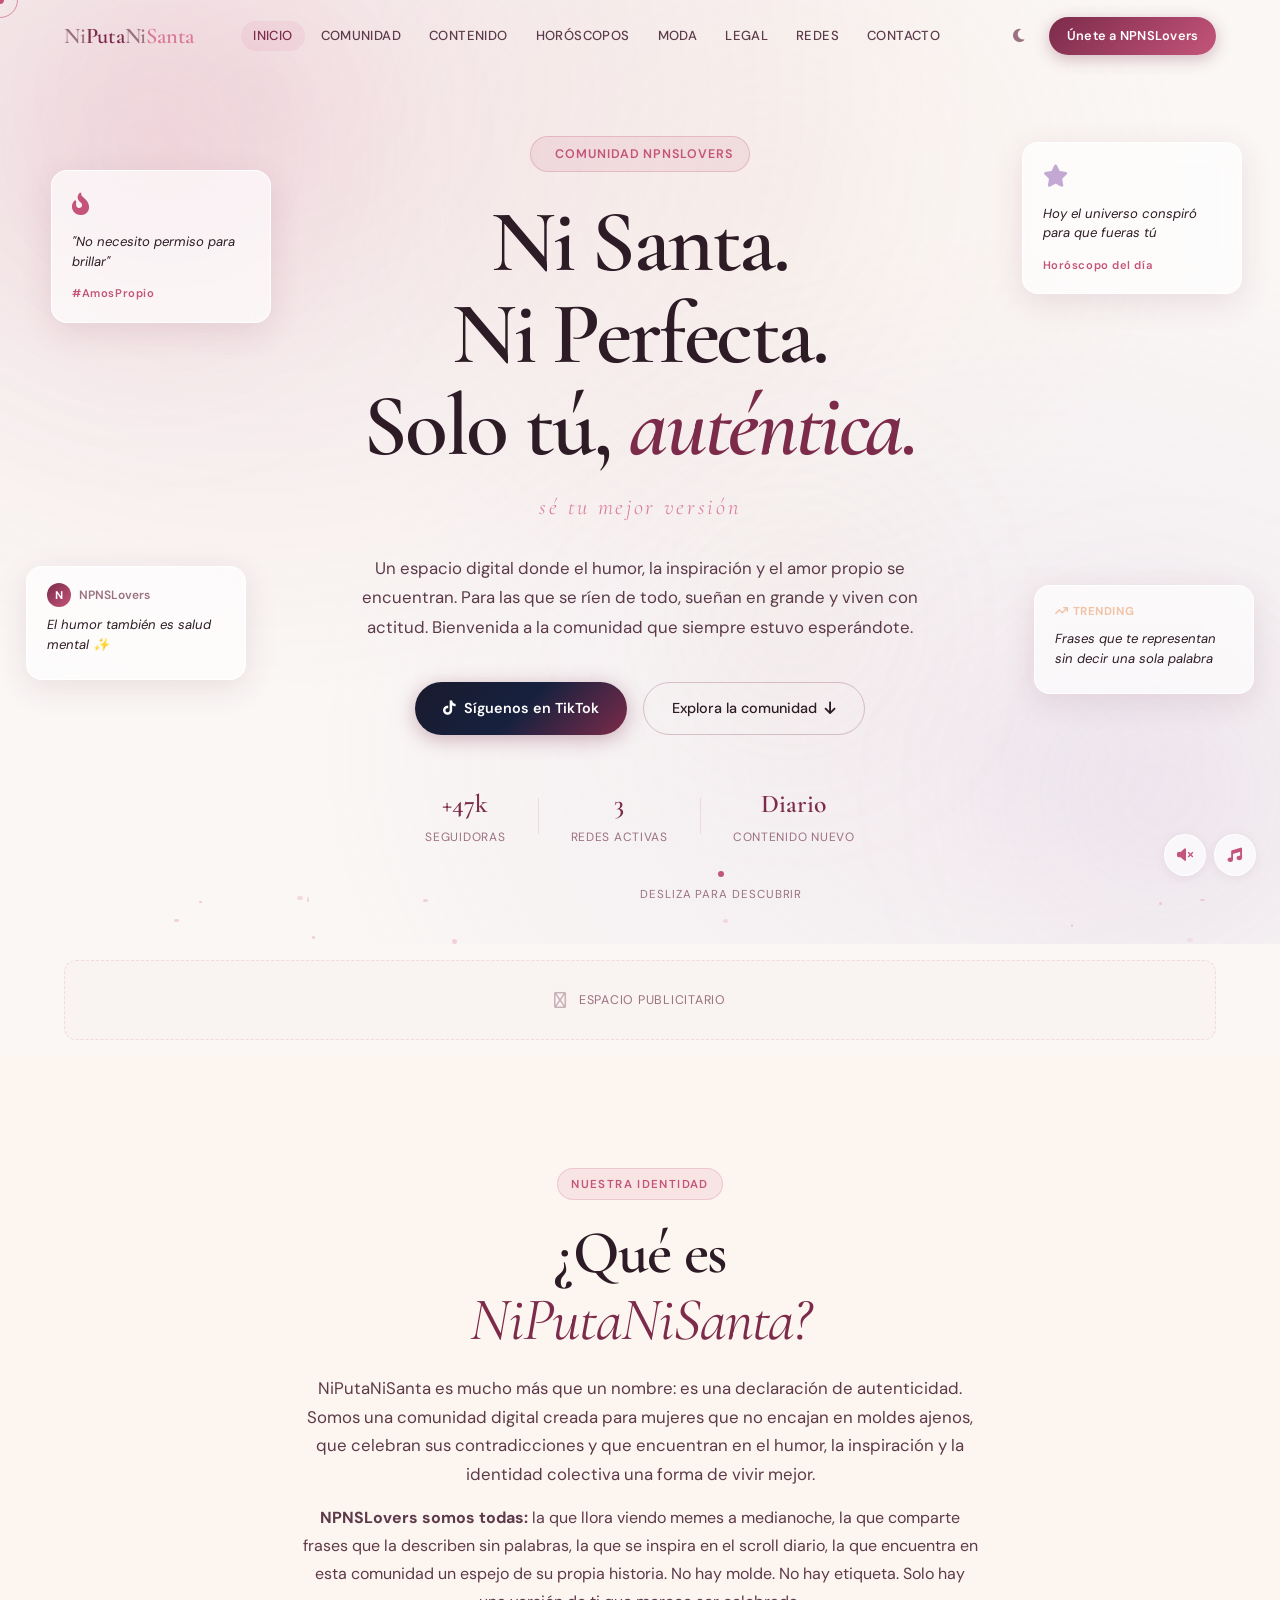
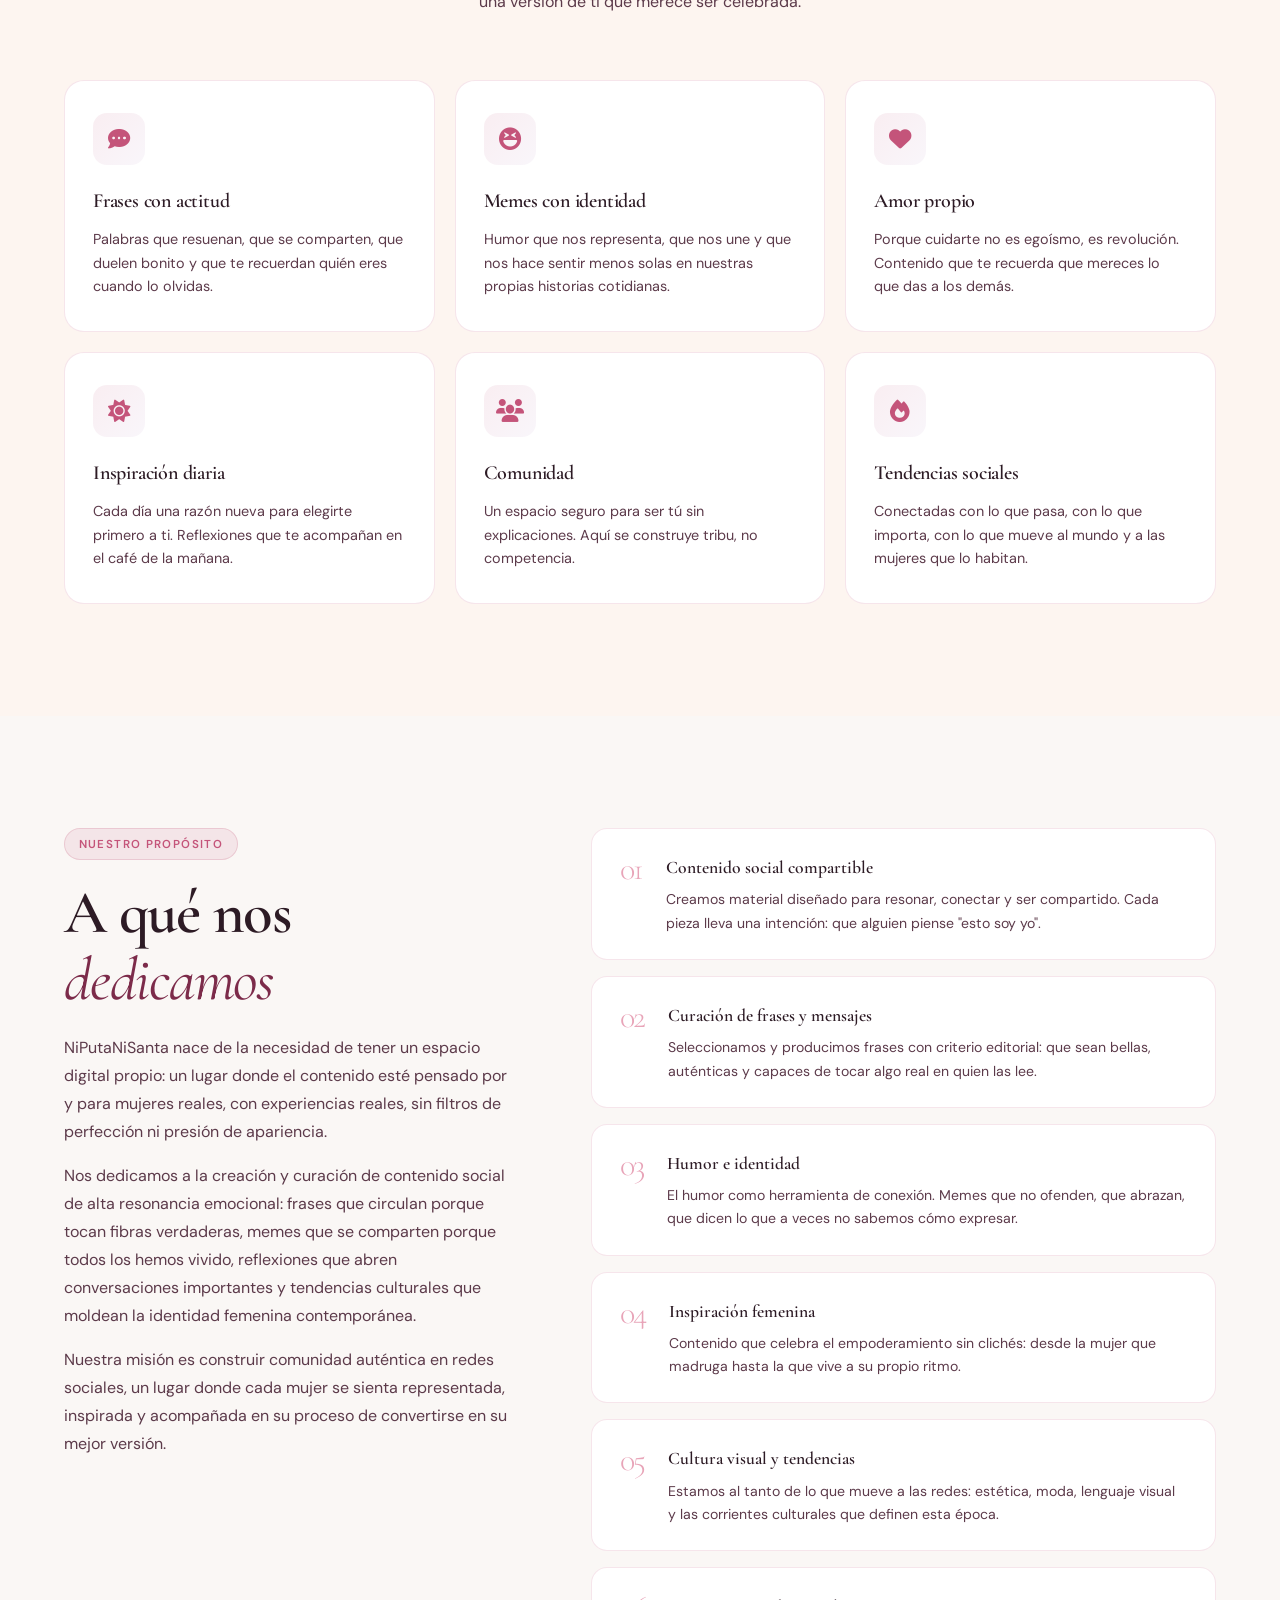
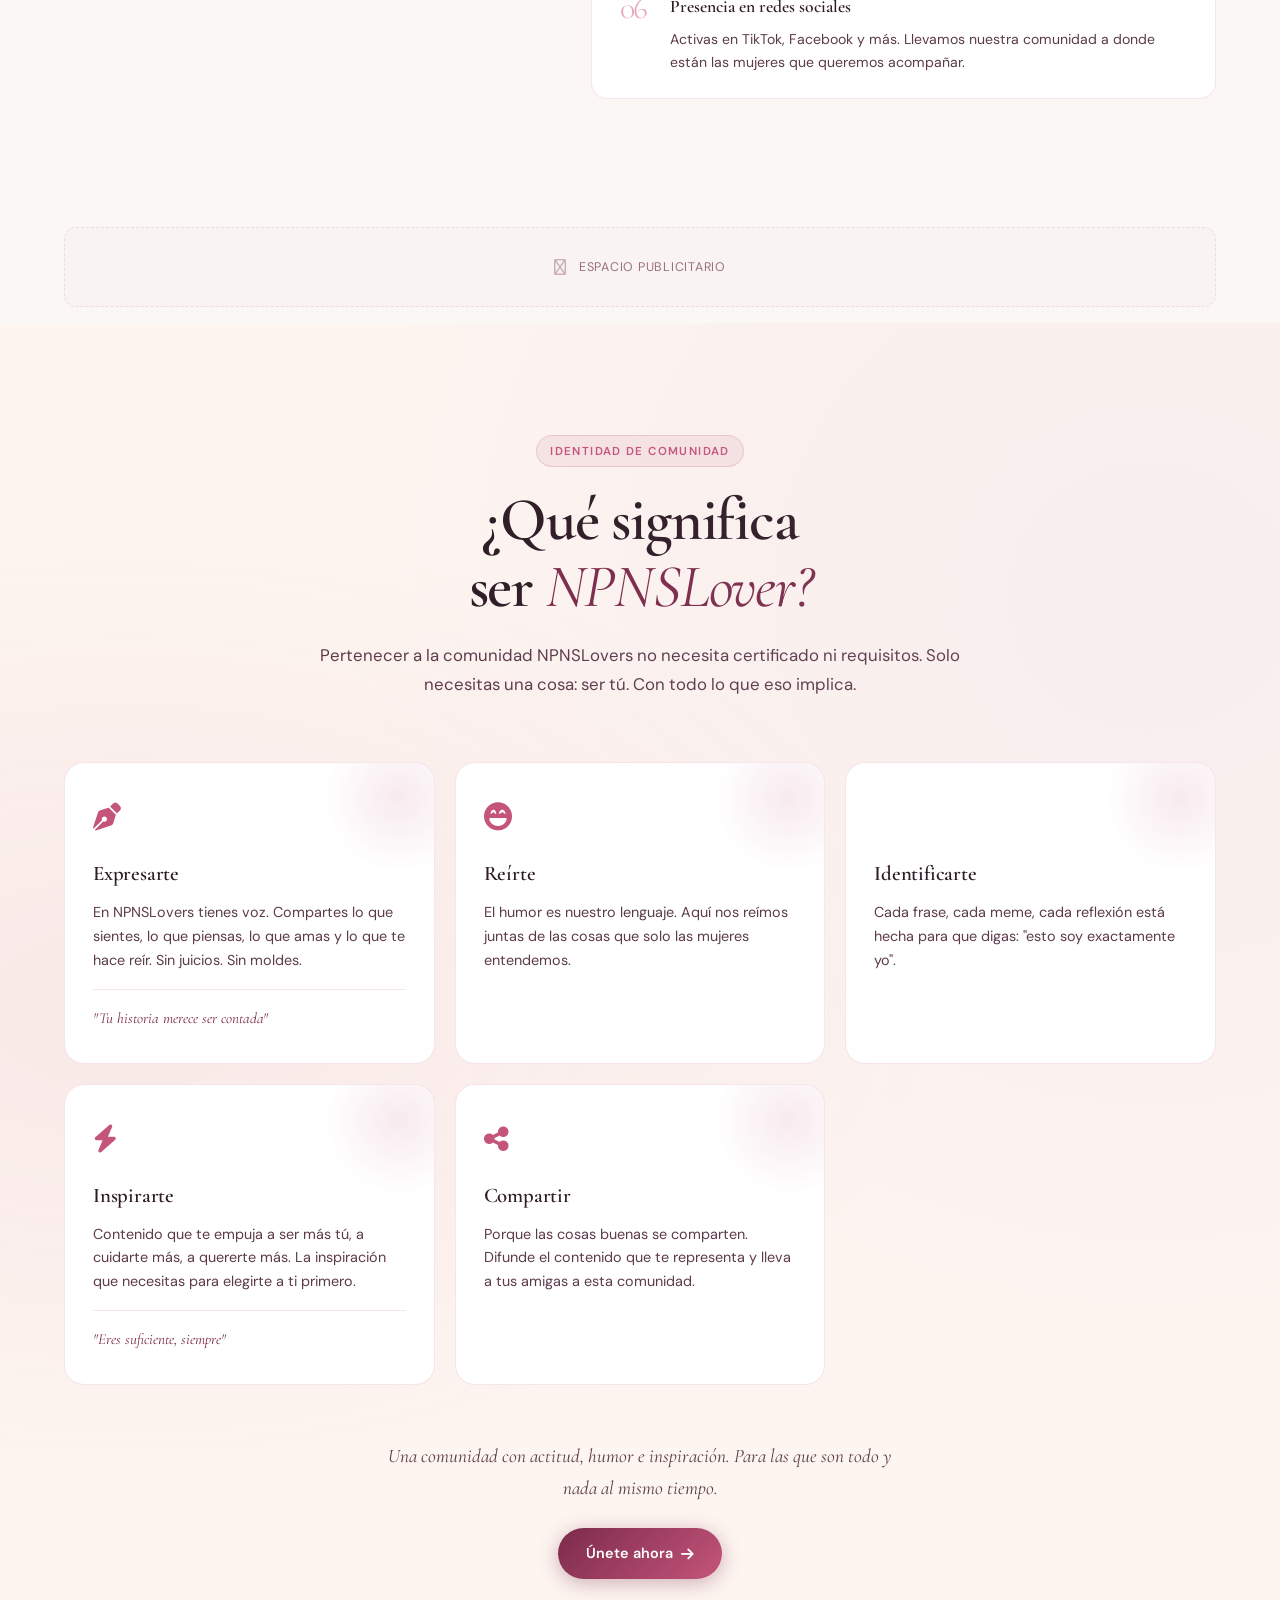
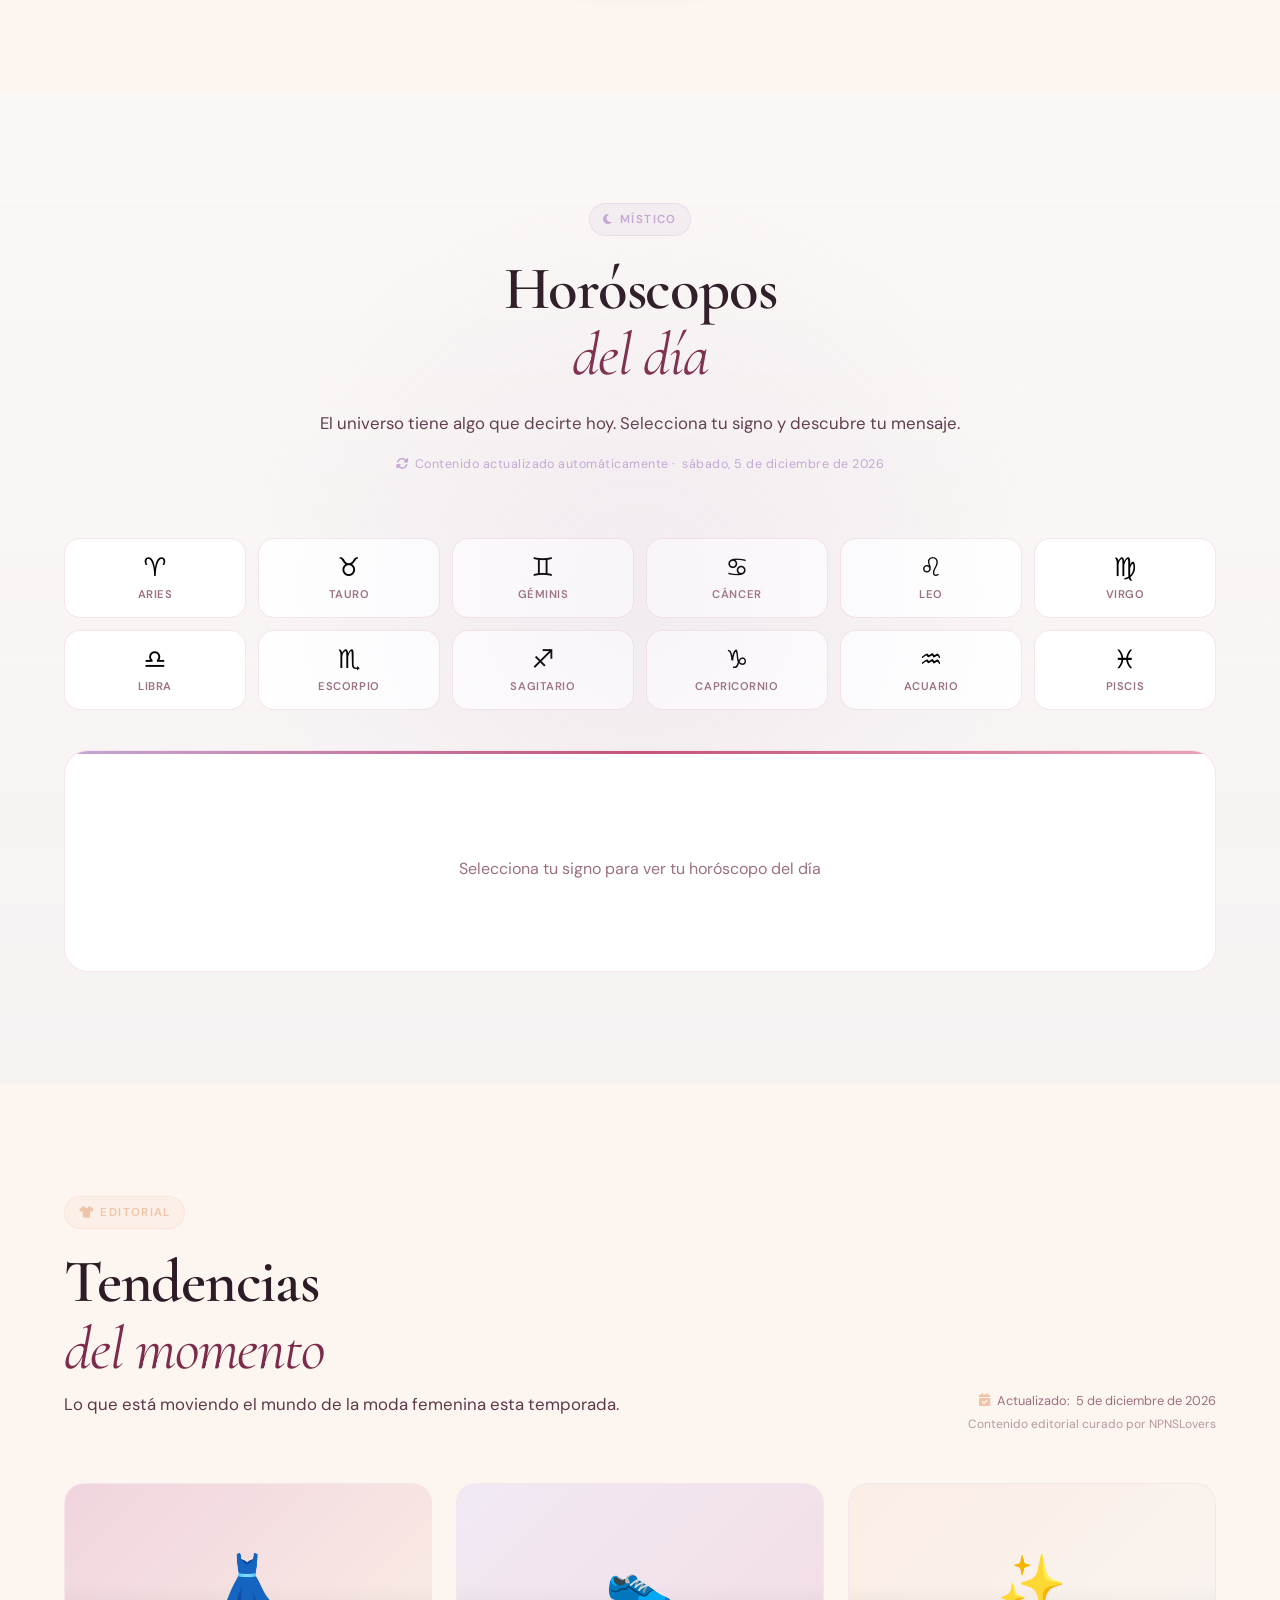
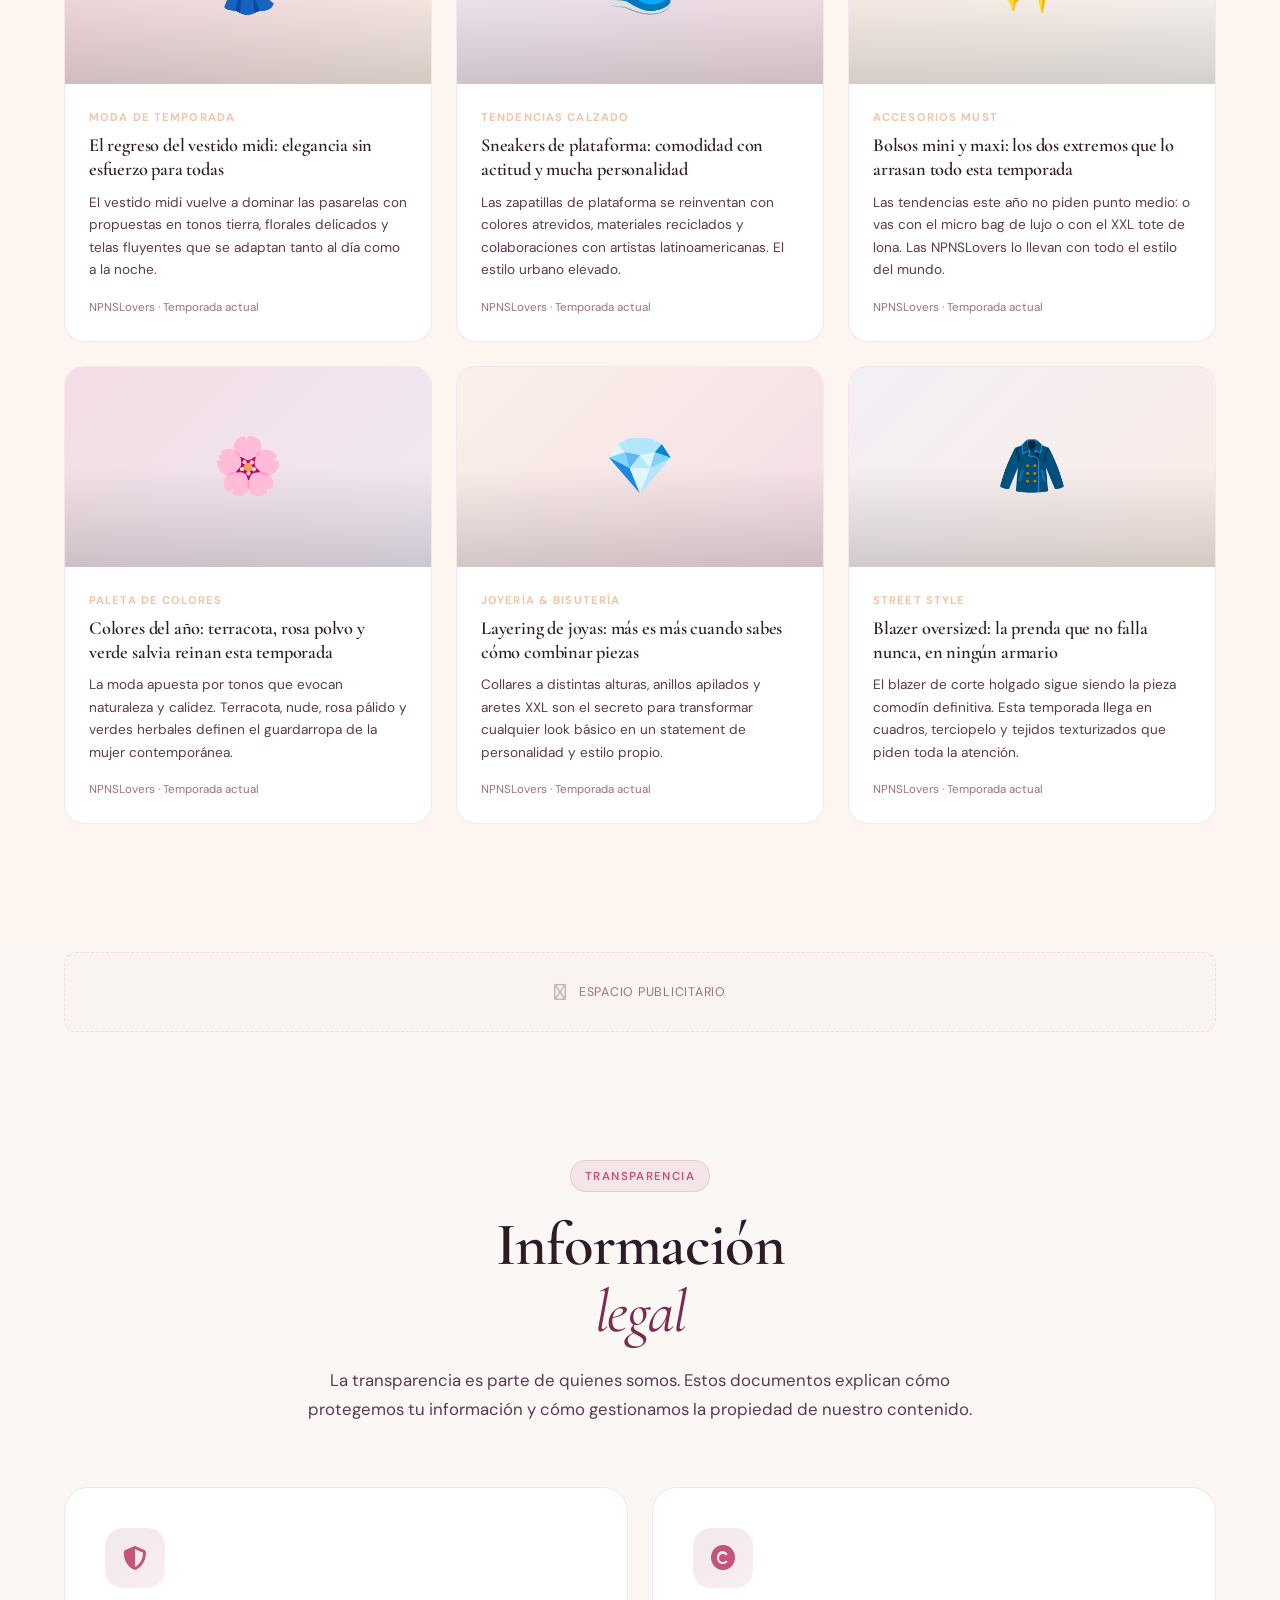
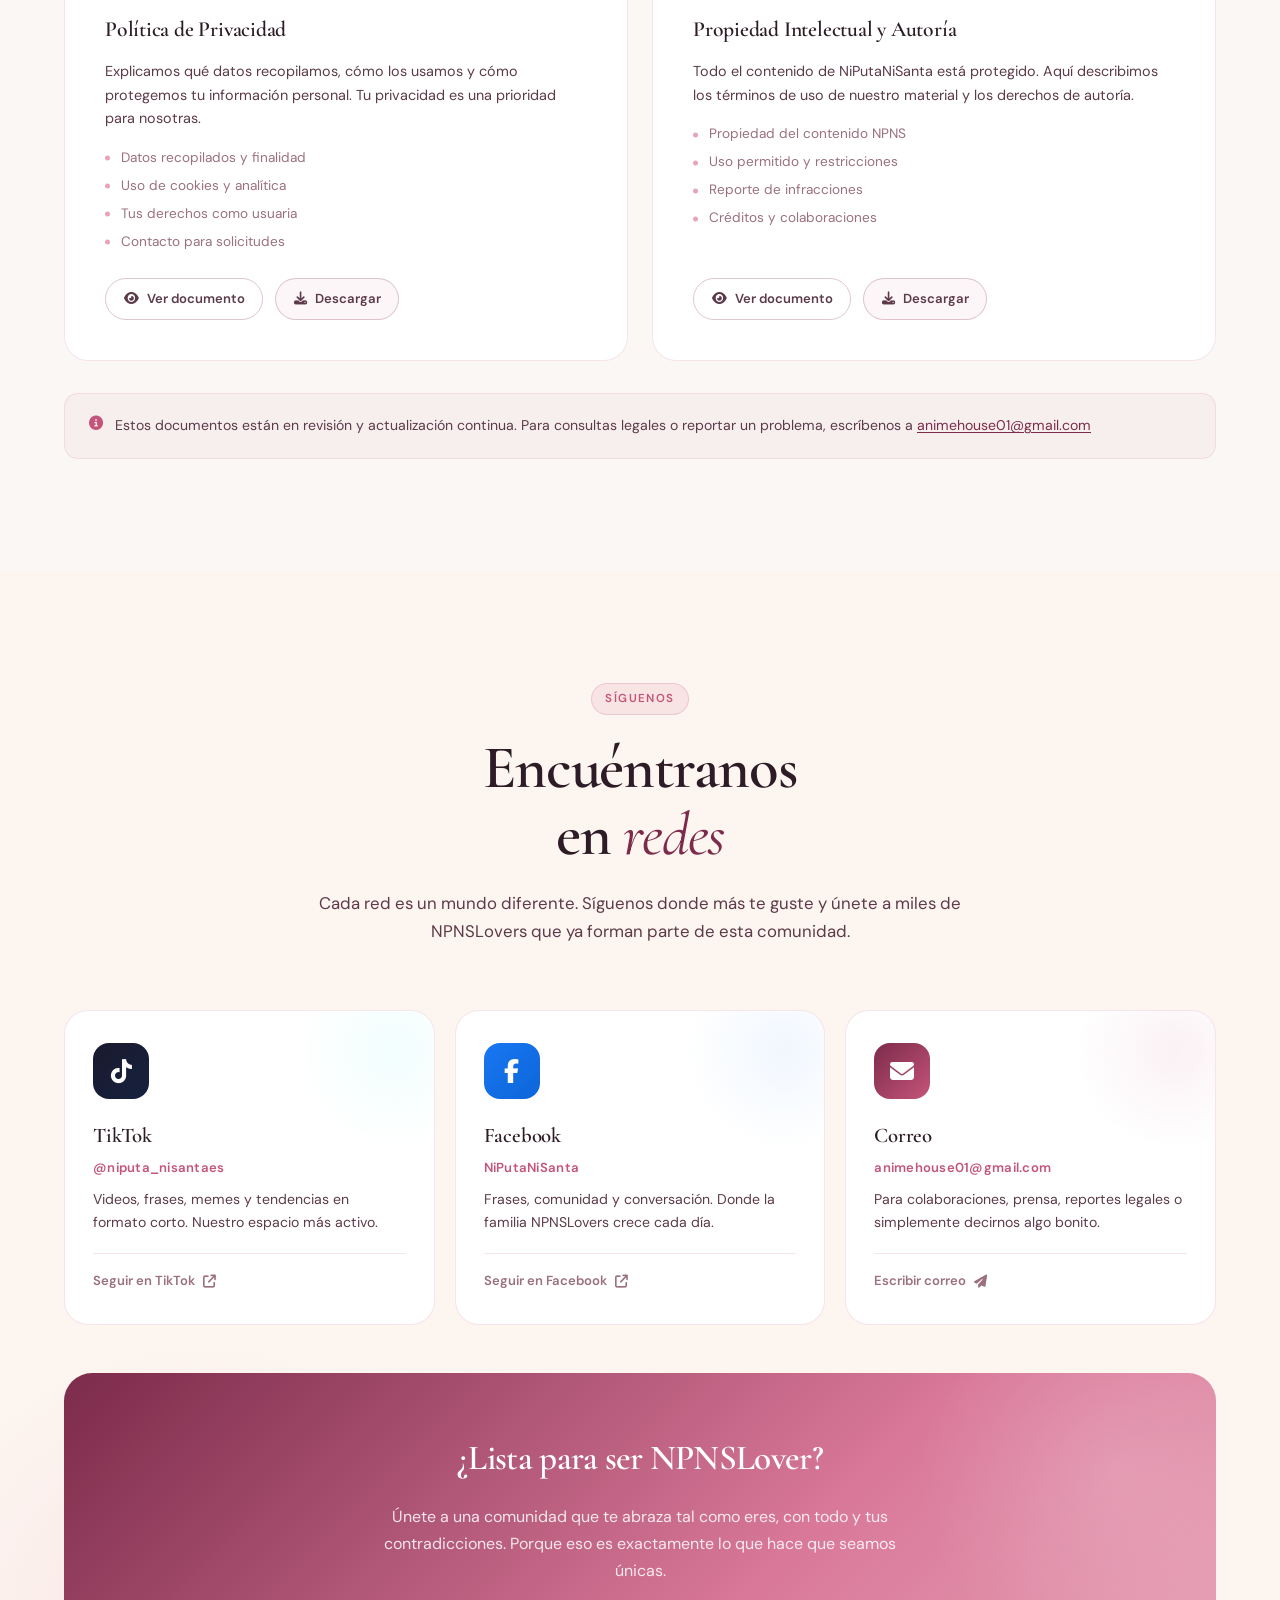
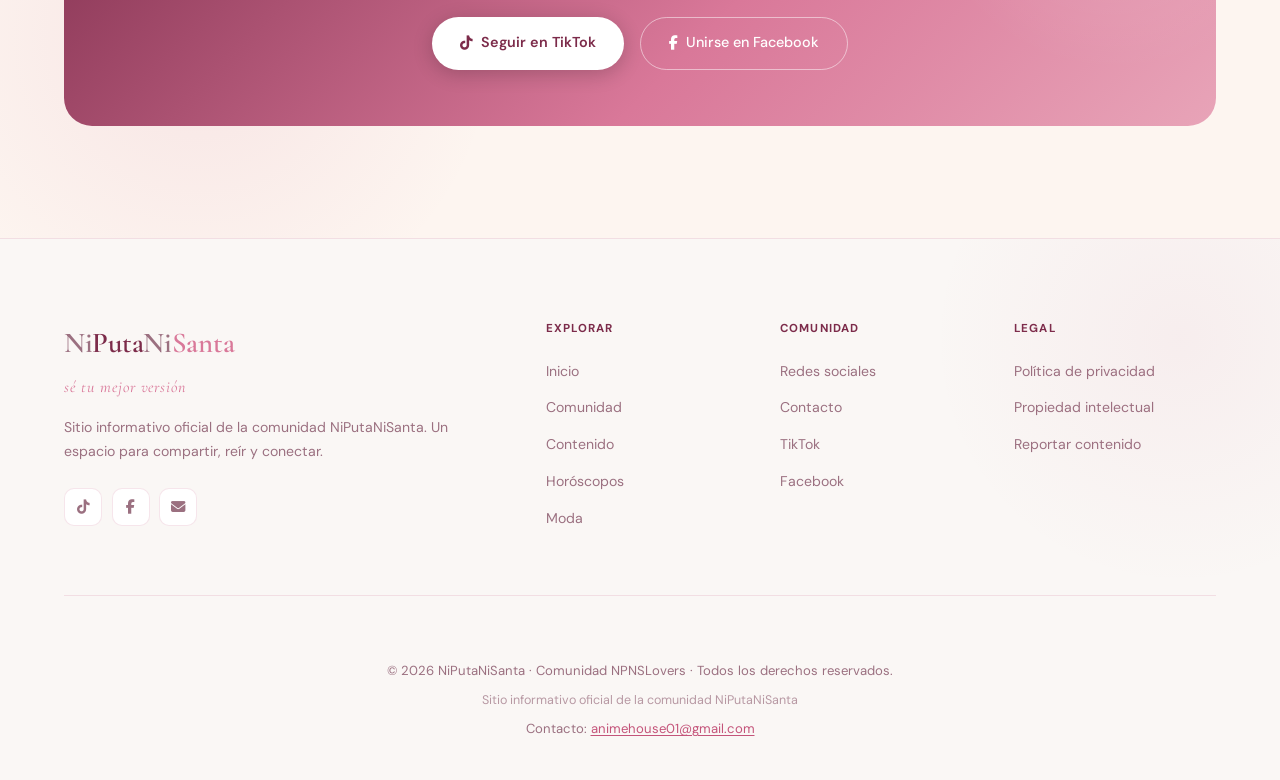
==== commit 569f7d0c: "index.html" ====
--- a/index.html
+++ b/index.html
@@ -58,6 +58,10 @@
     }
   }
   </script>
+
+  <!-- Google AdSense: verificación de propiedad del sitio -->
+  <script async src="https://pagead2.googlesyndication.com/pagead/js/adsbygoogle.js?client=ca-pub-7971497354090719"
+       crossorigin="anonymous"></script>
 </head>
 <body>
 
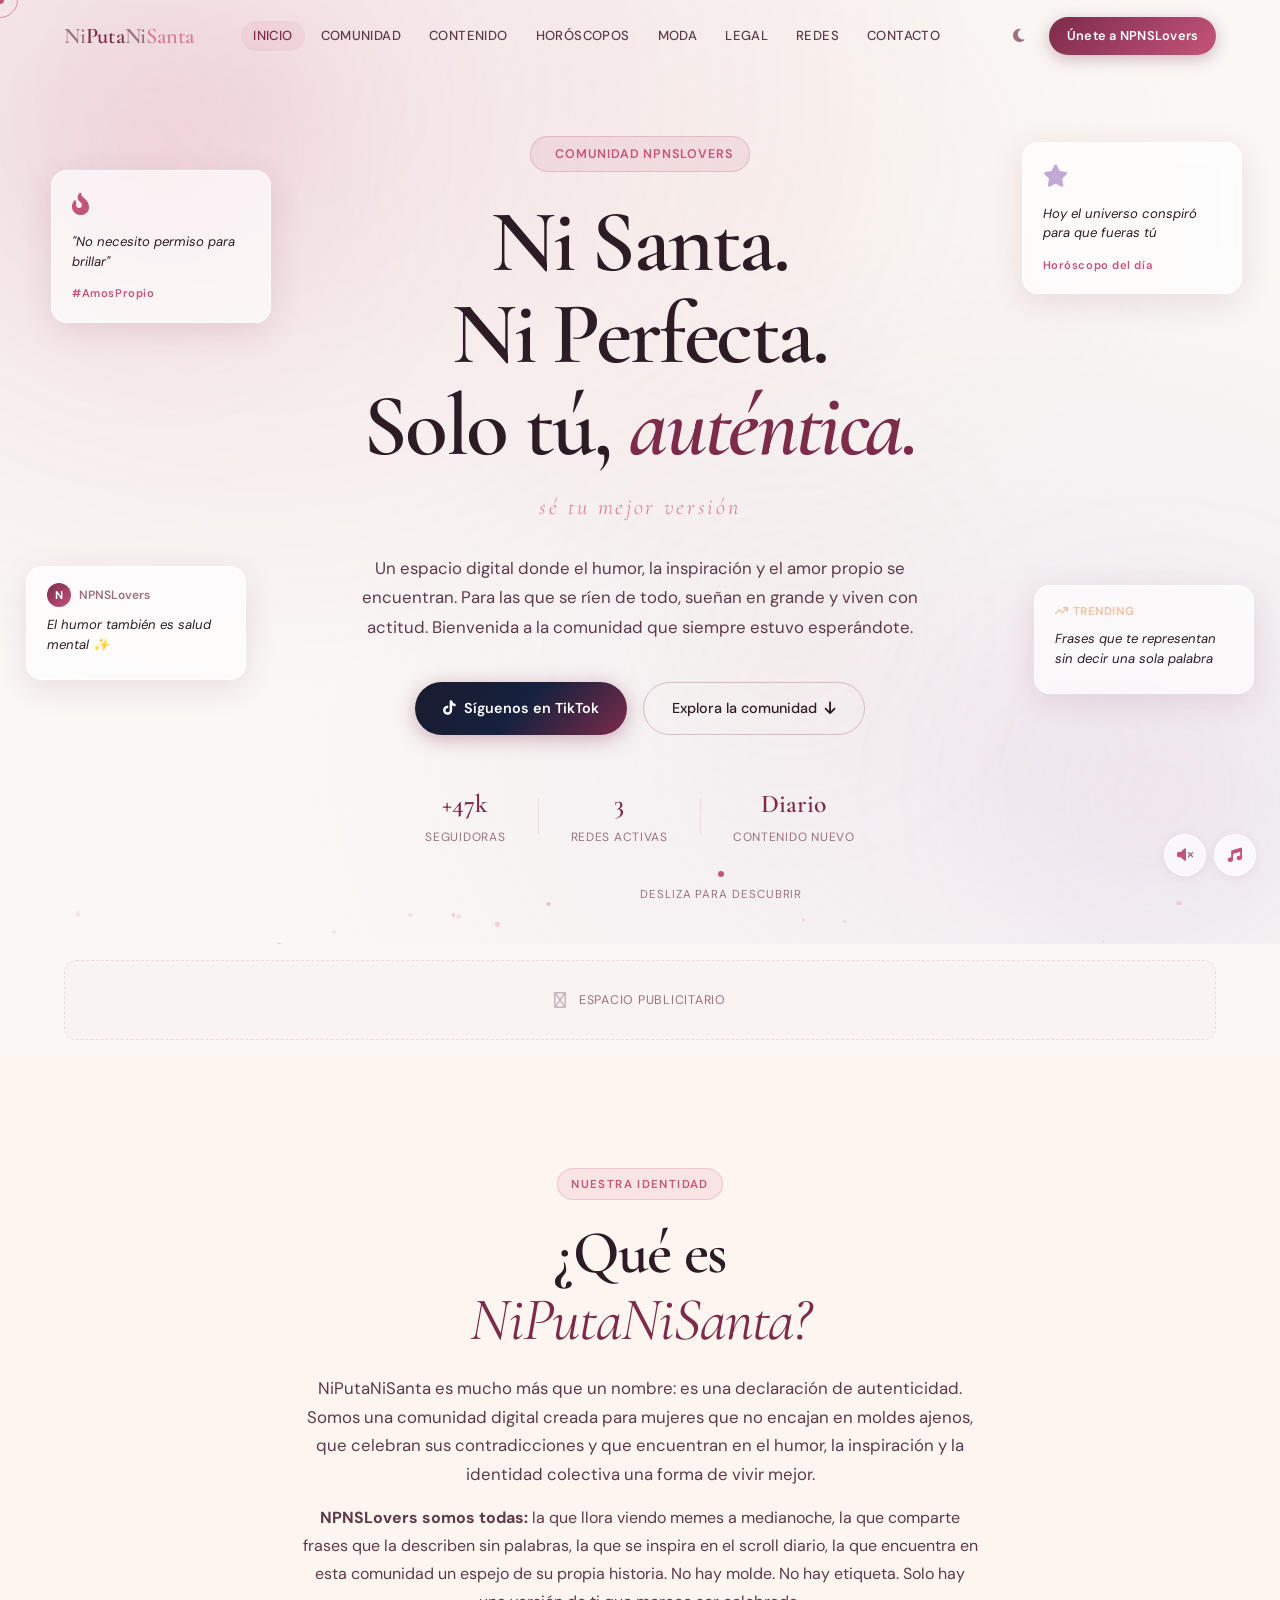
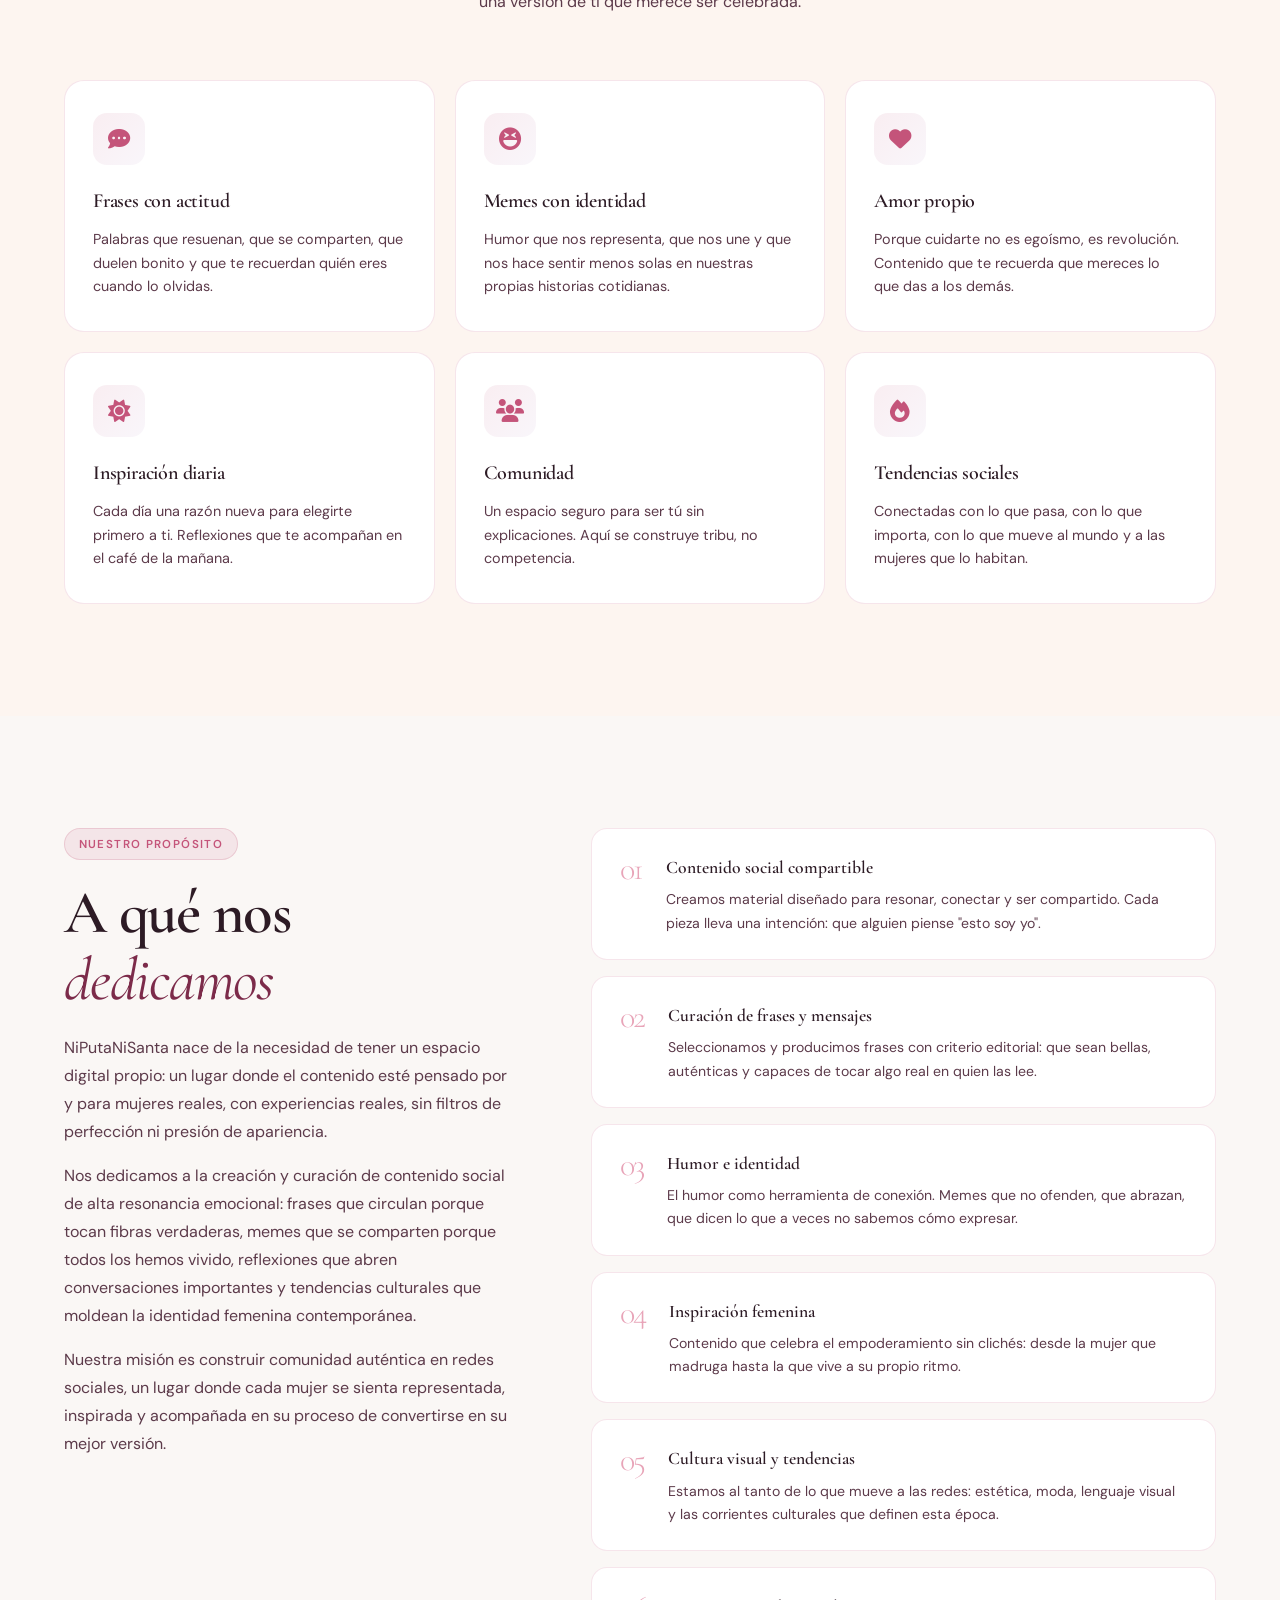
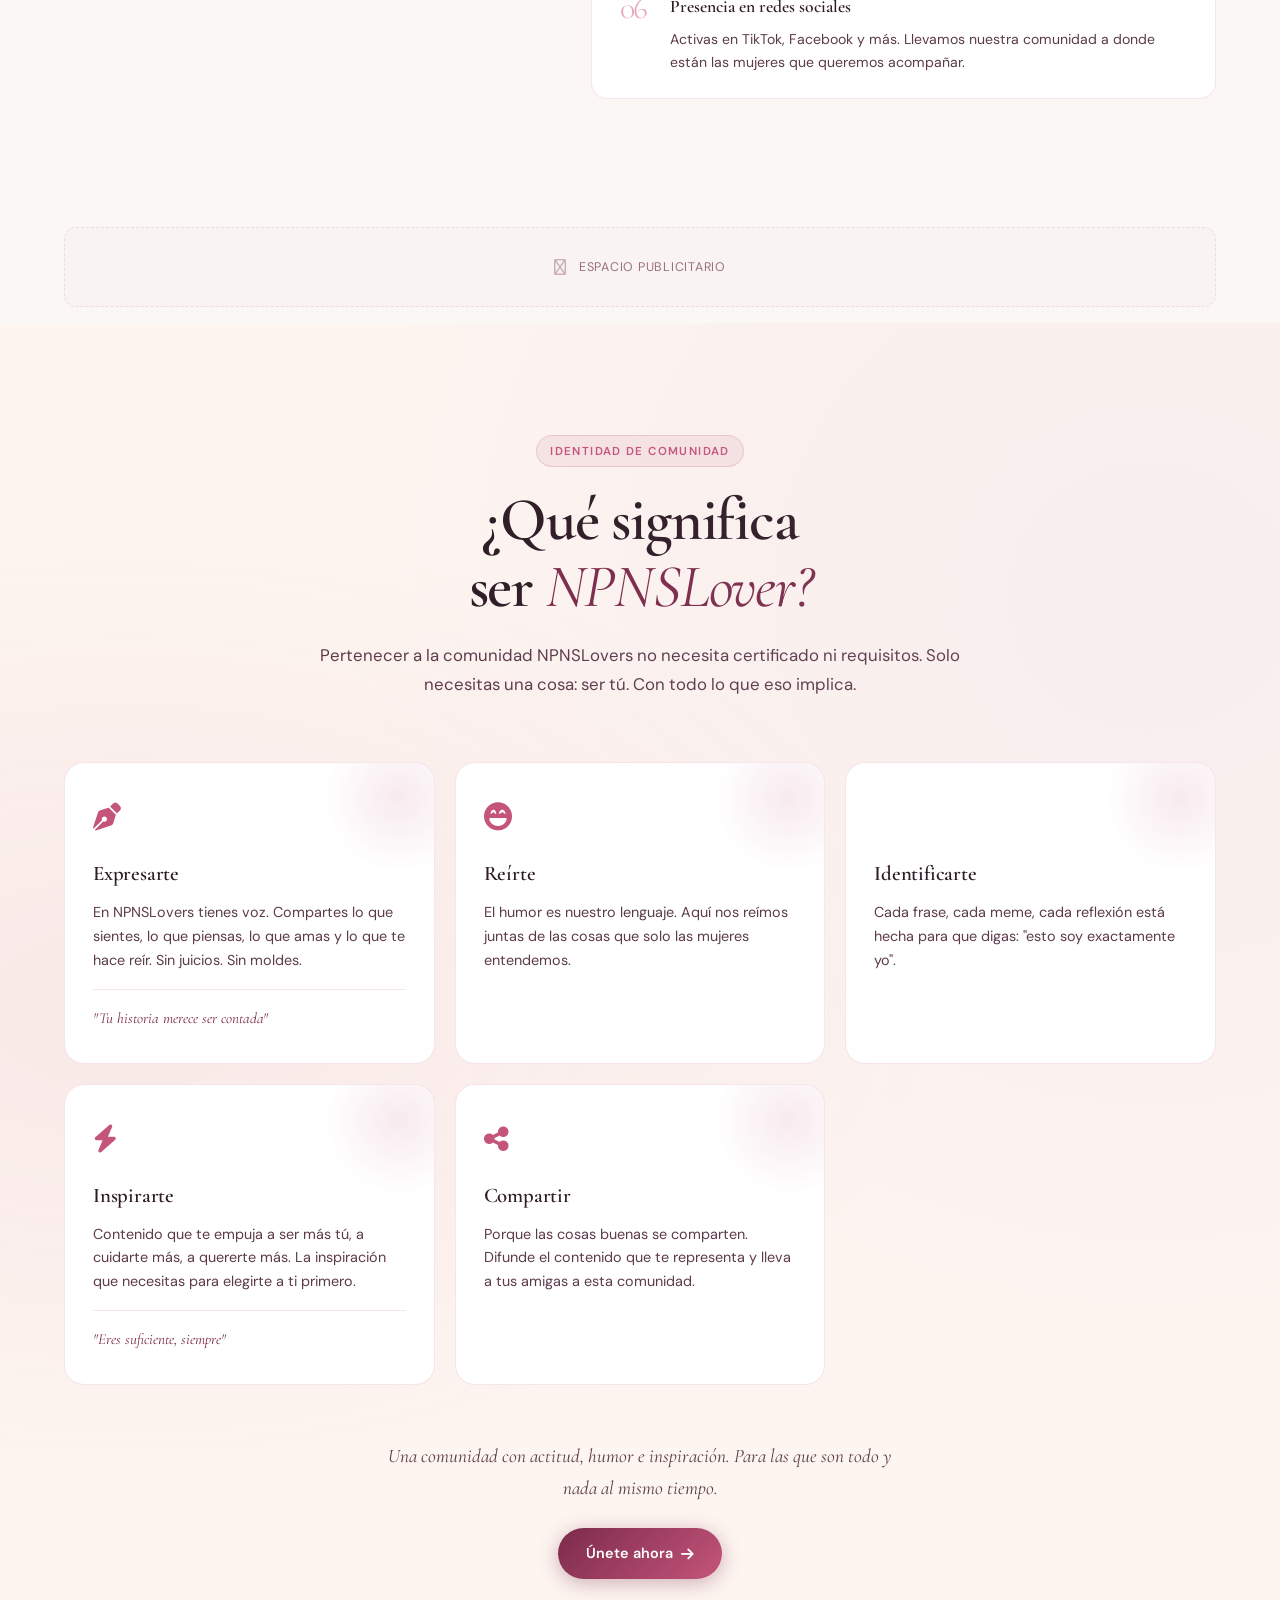
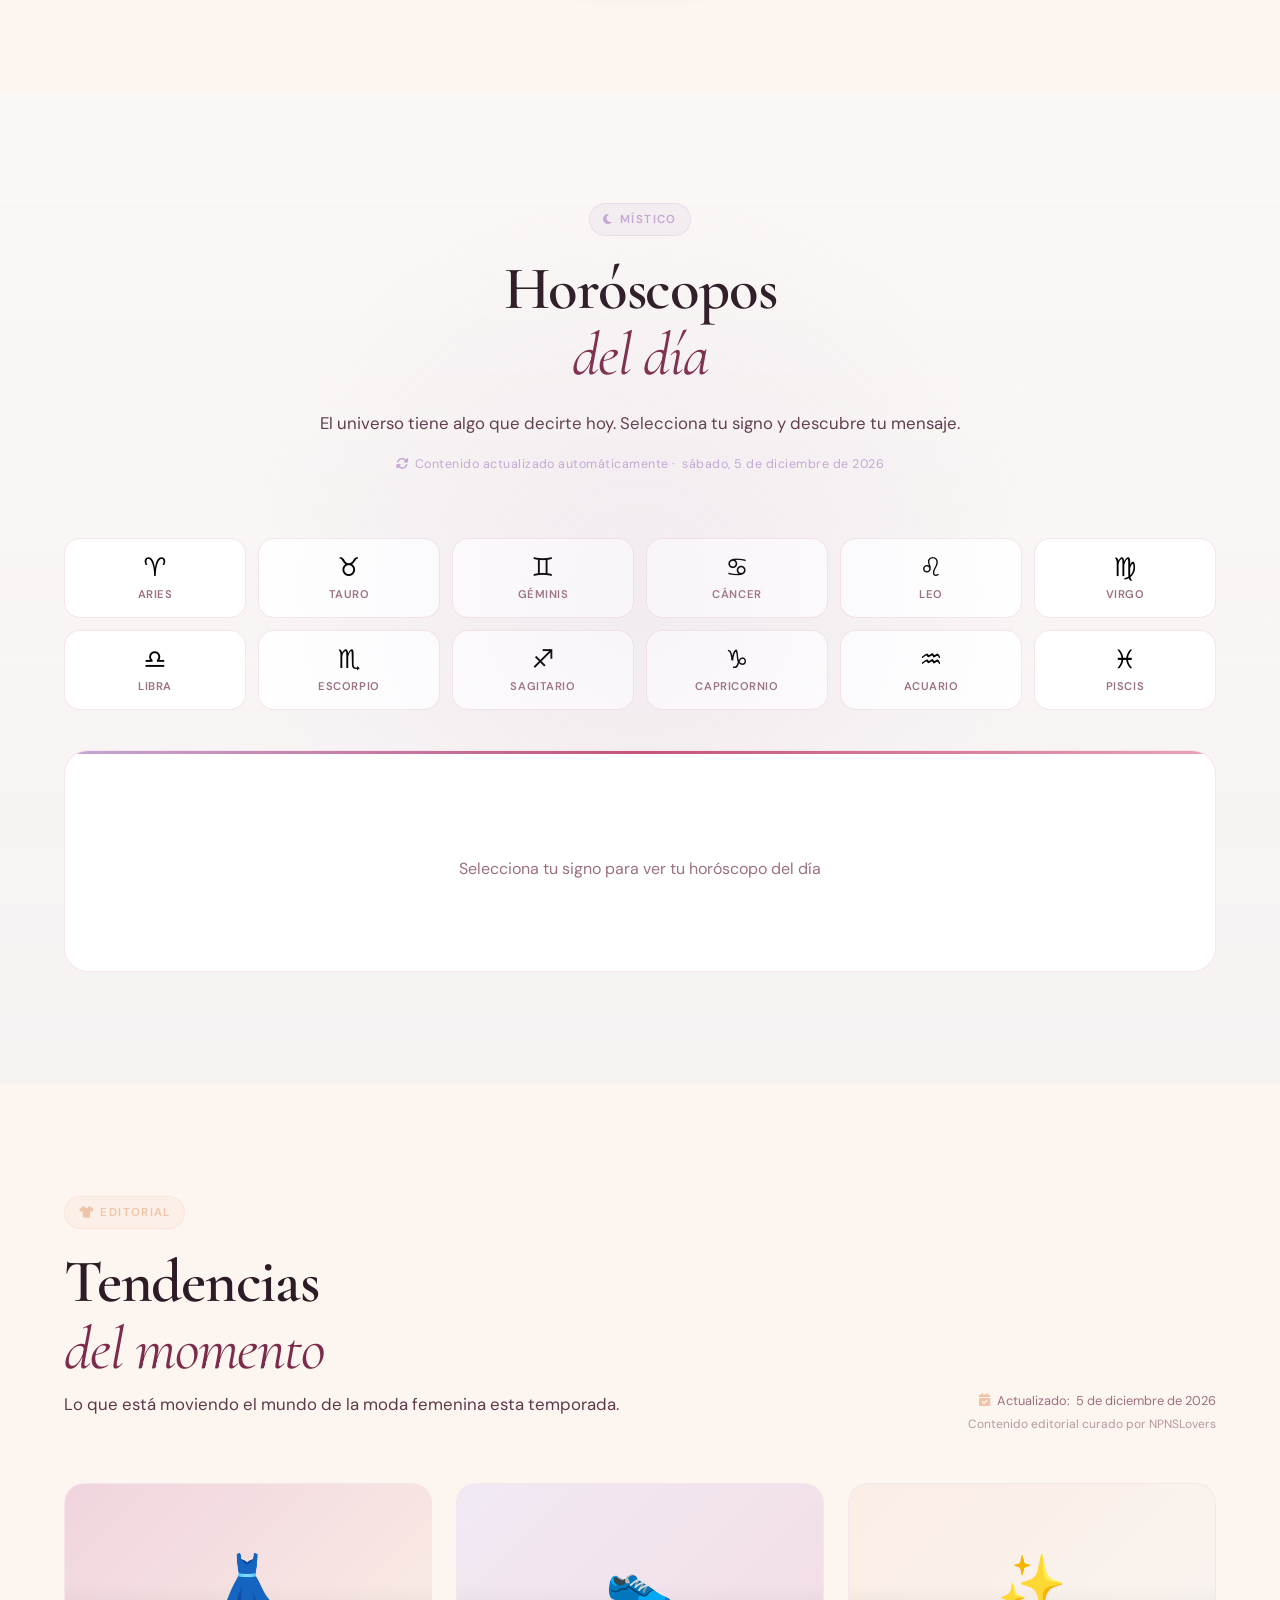
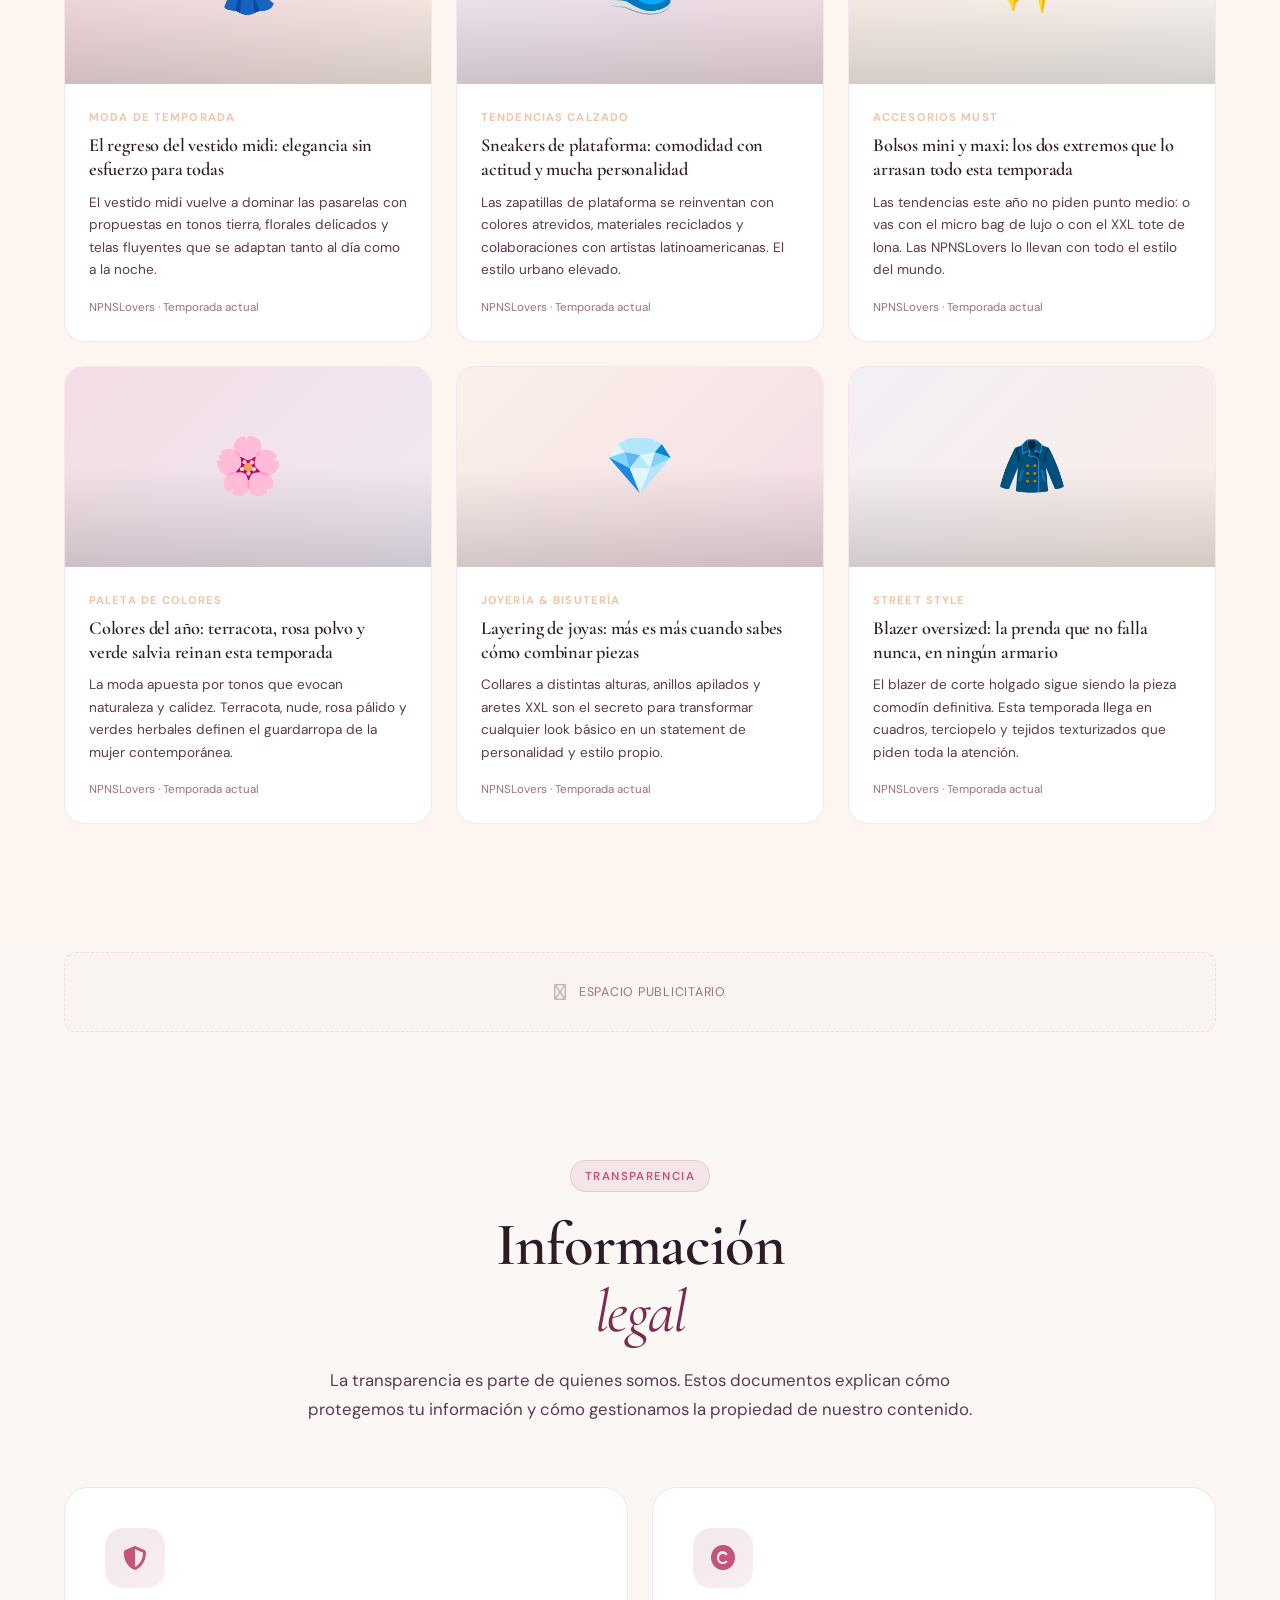
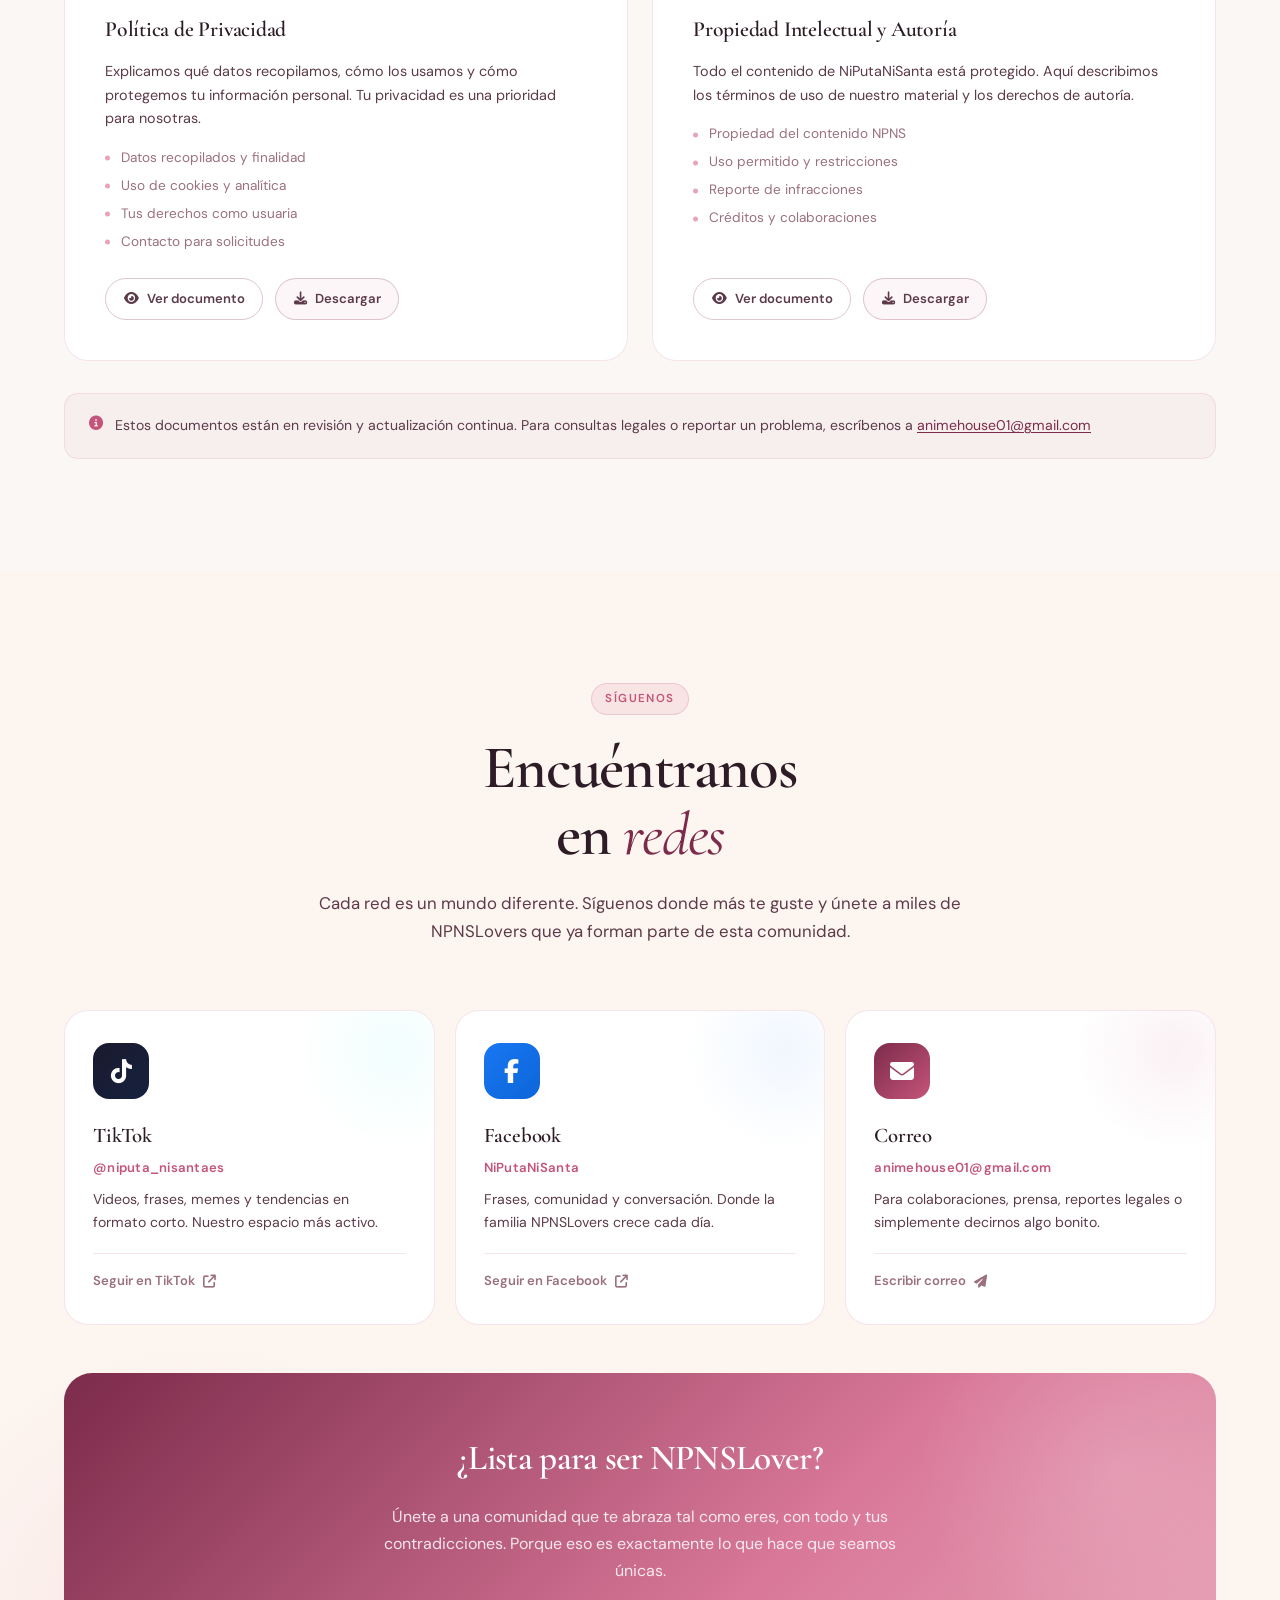
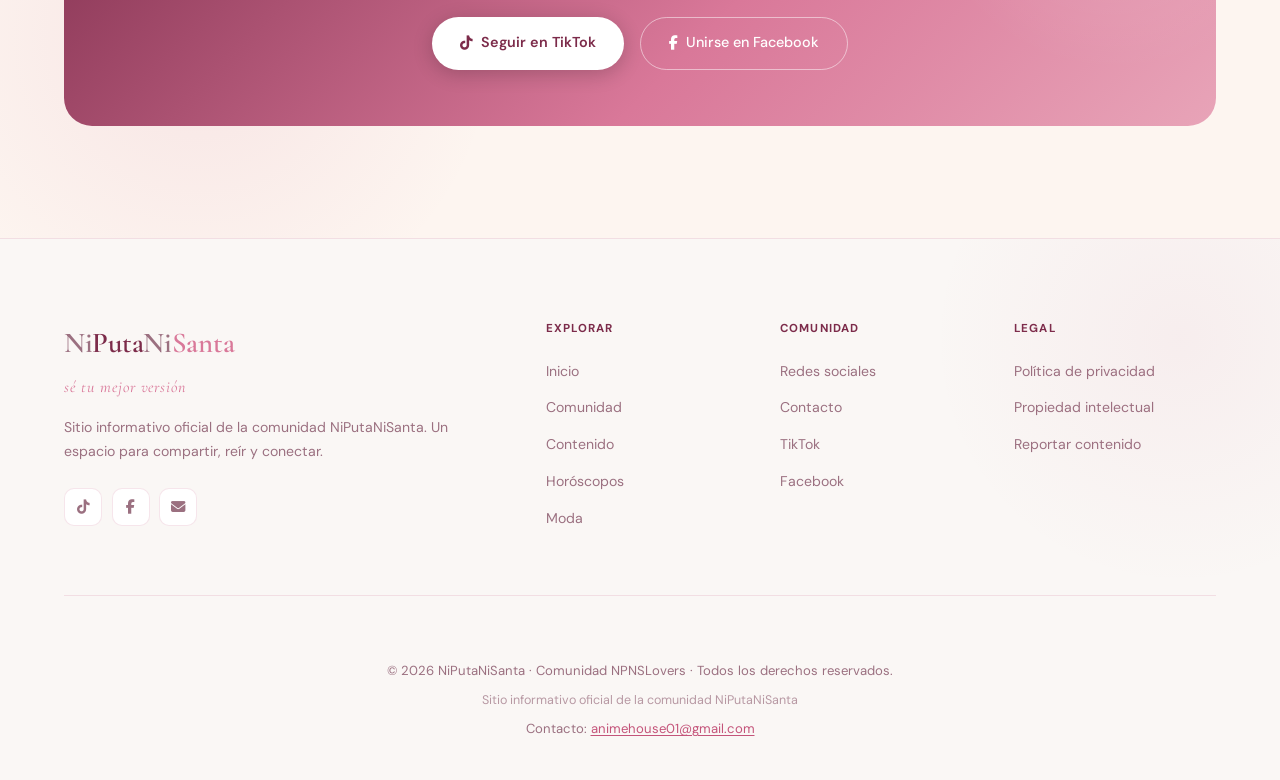
==== commit 3d8e3ce7: "index.html" ====
--- a/index.html
+++ b/index.html
@@ -84,9 +84,9 @@
       <i class="fa-solid fa-music"></i>
     </button>
     <!-- Reemplaza src con tu archivo de música -->
-    <audio id="bg-music" loop preload="none">
-      <source src="" type="audio/mpeg">
-    </audio>
+<audio id="bg-music" loop preload="none">
+  <source src="assets/music.mp3" type="audio/mpeg">
+</audio>
   </div>
 
   <!-- ═══════════════════════════════════════════════════
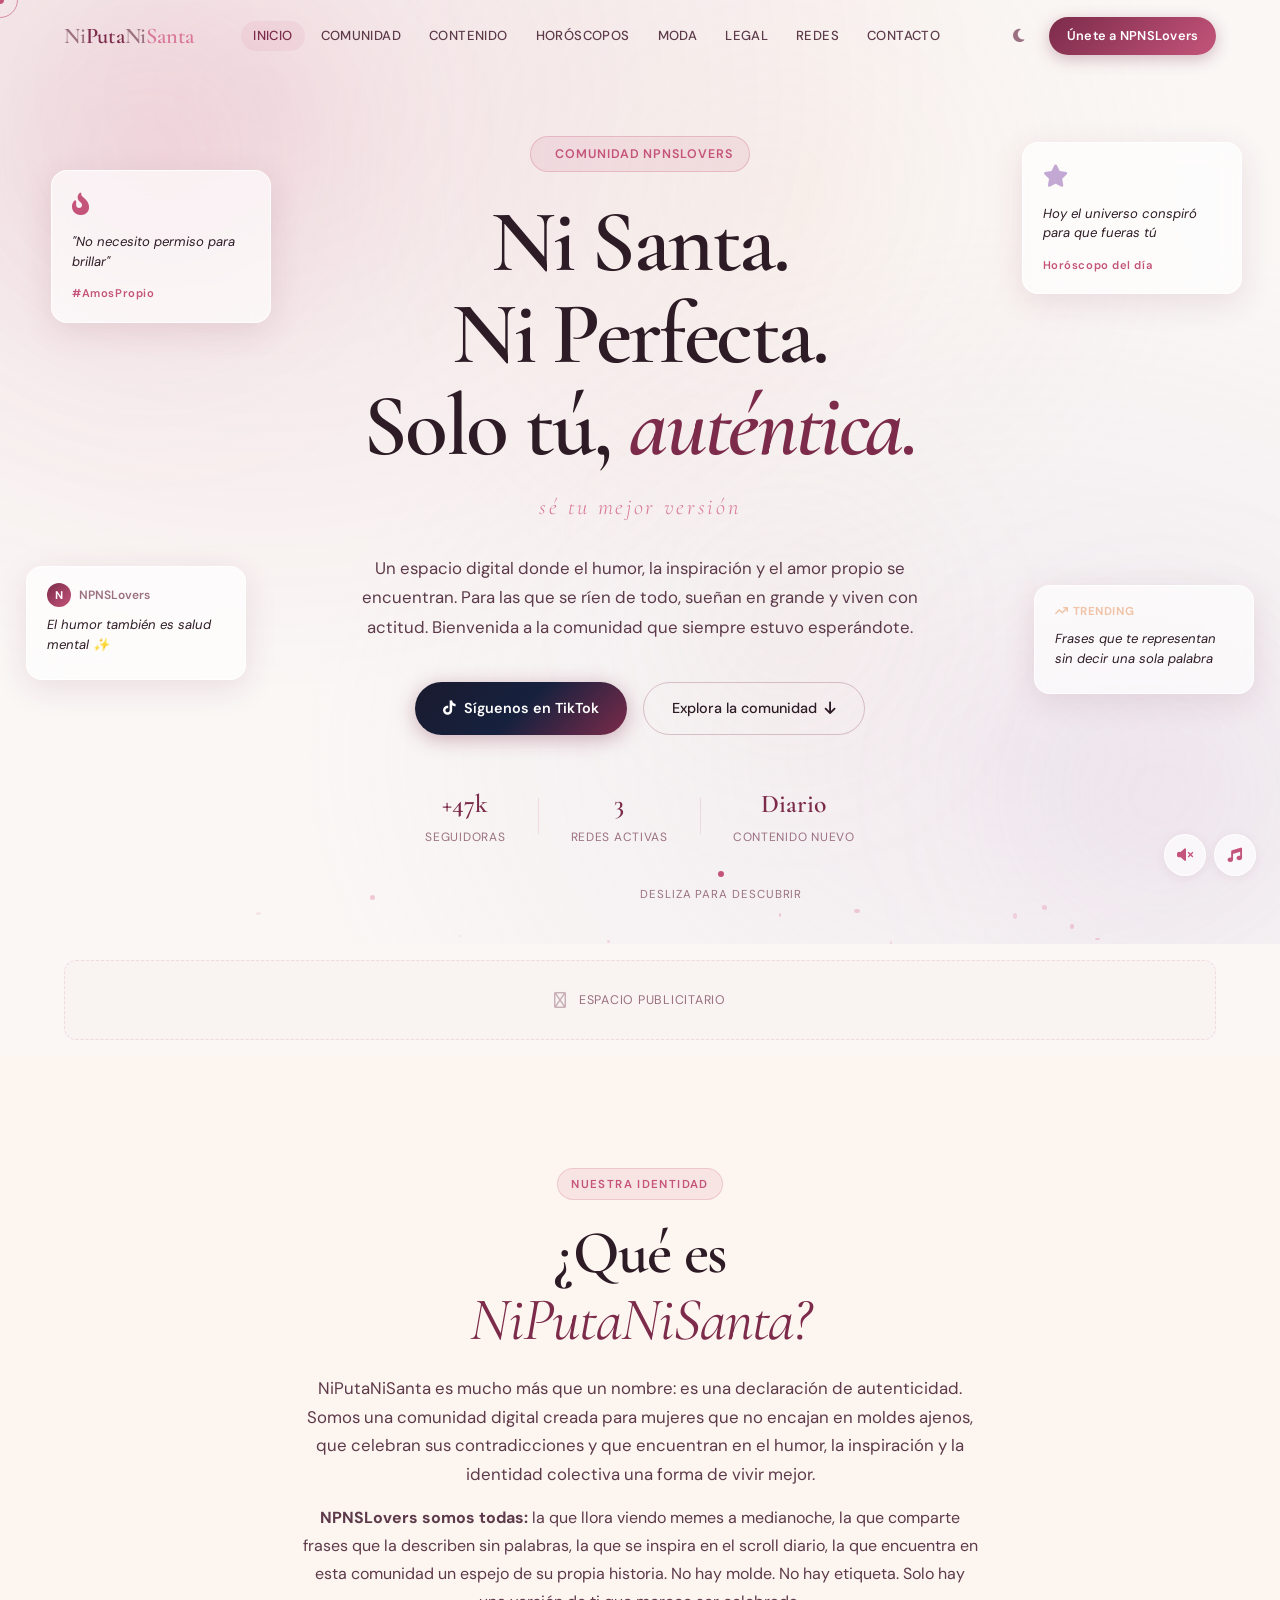
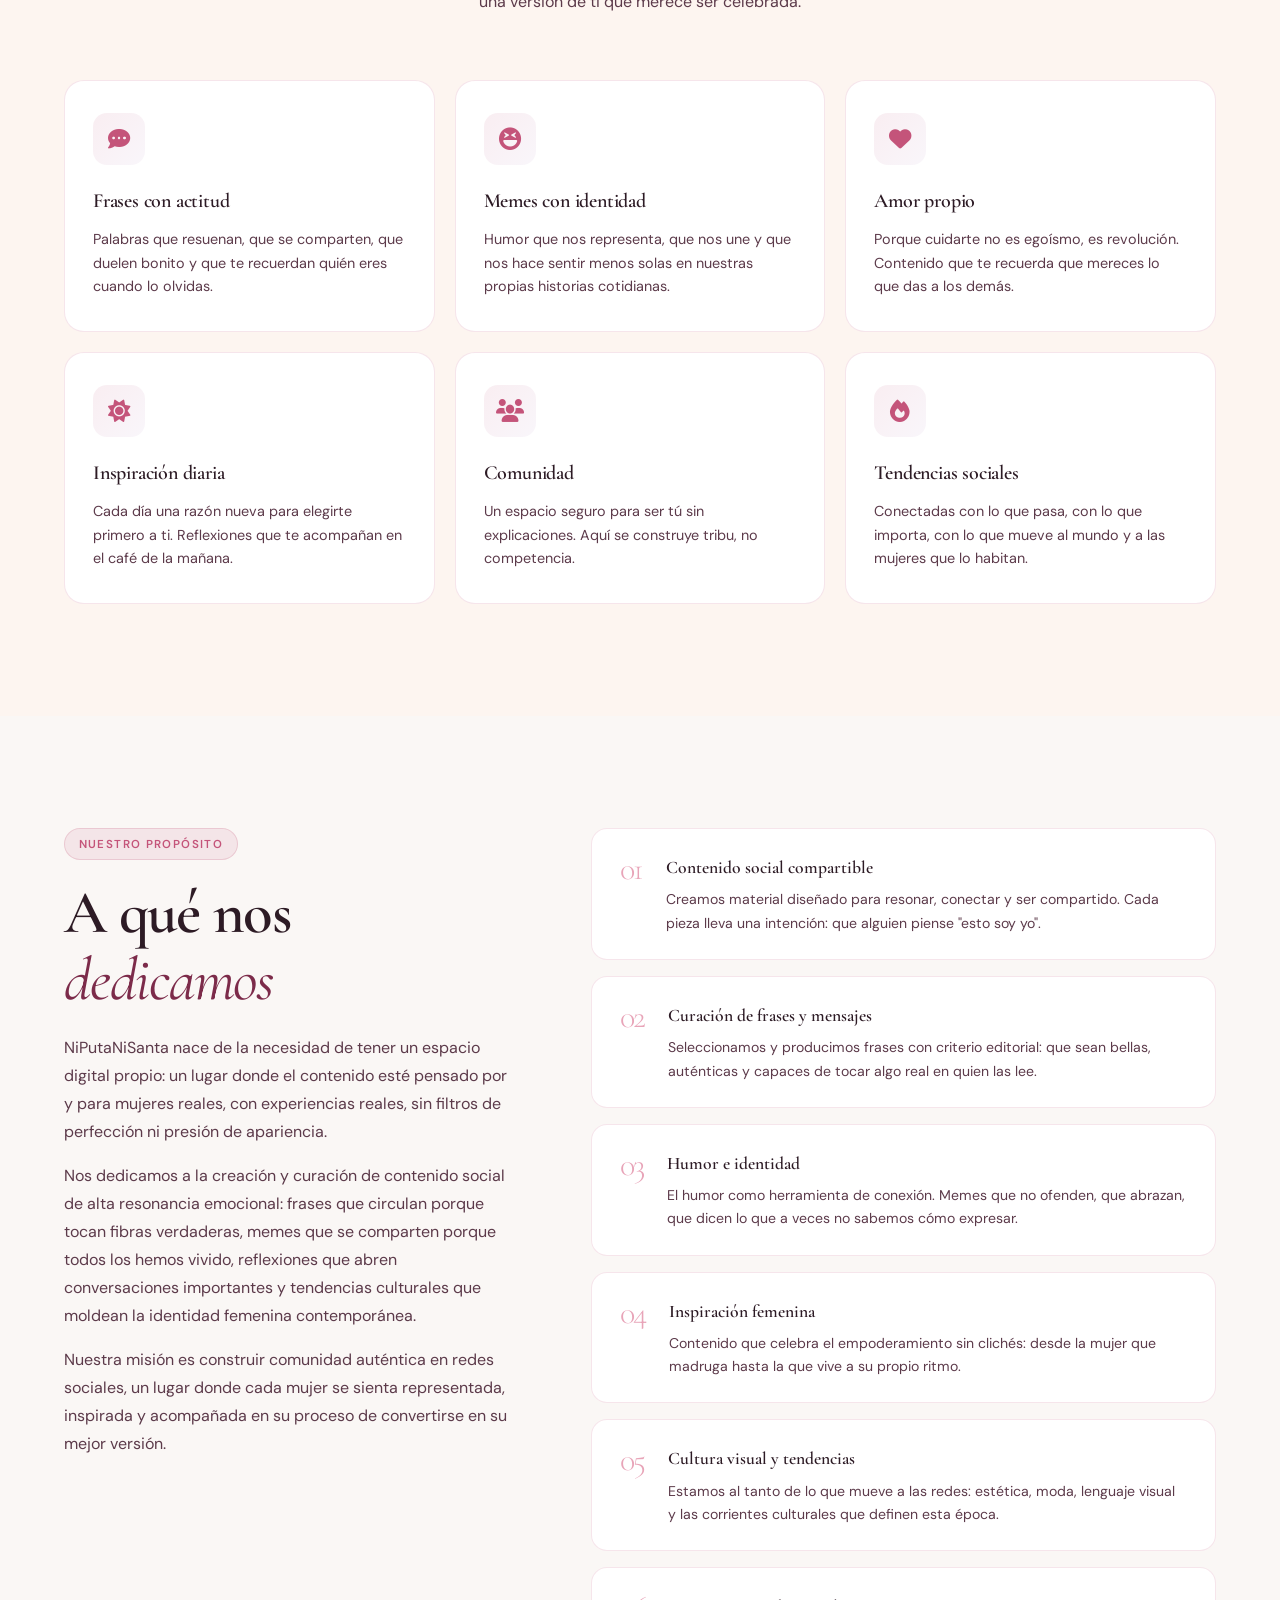
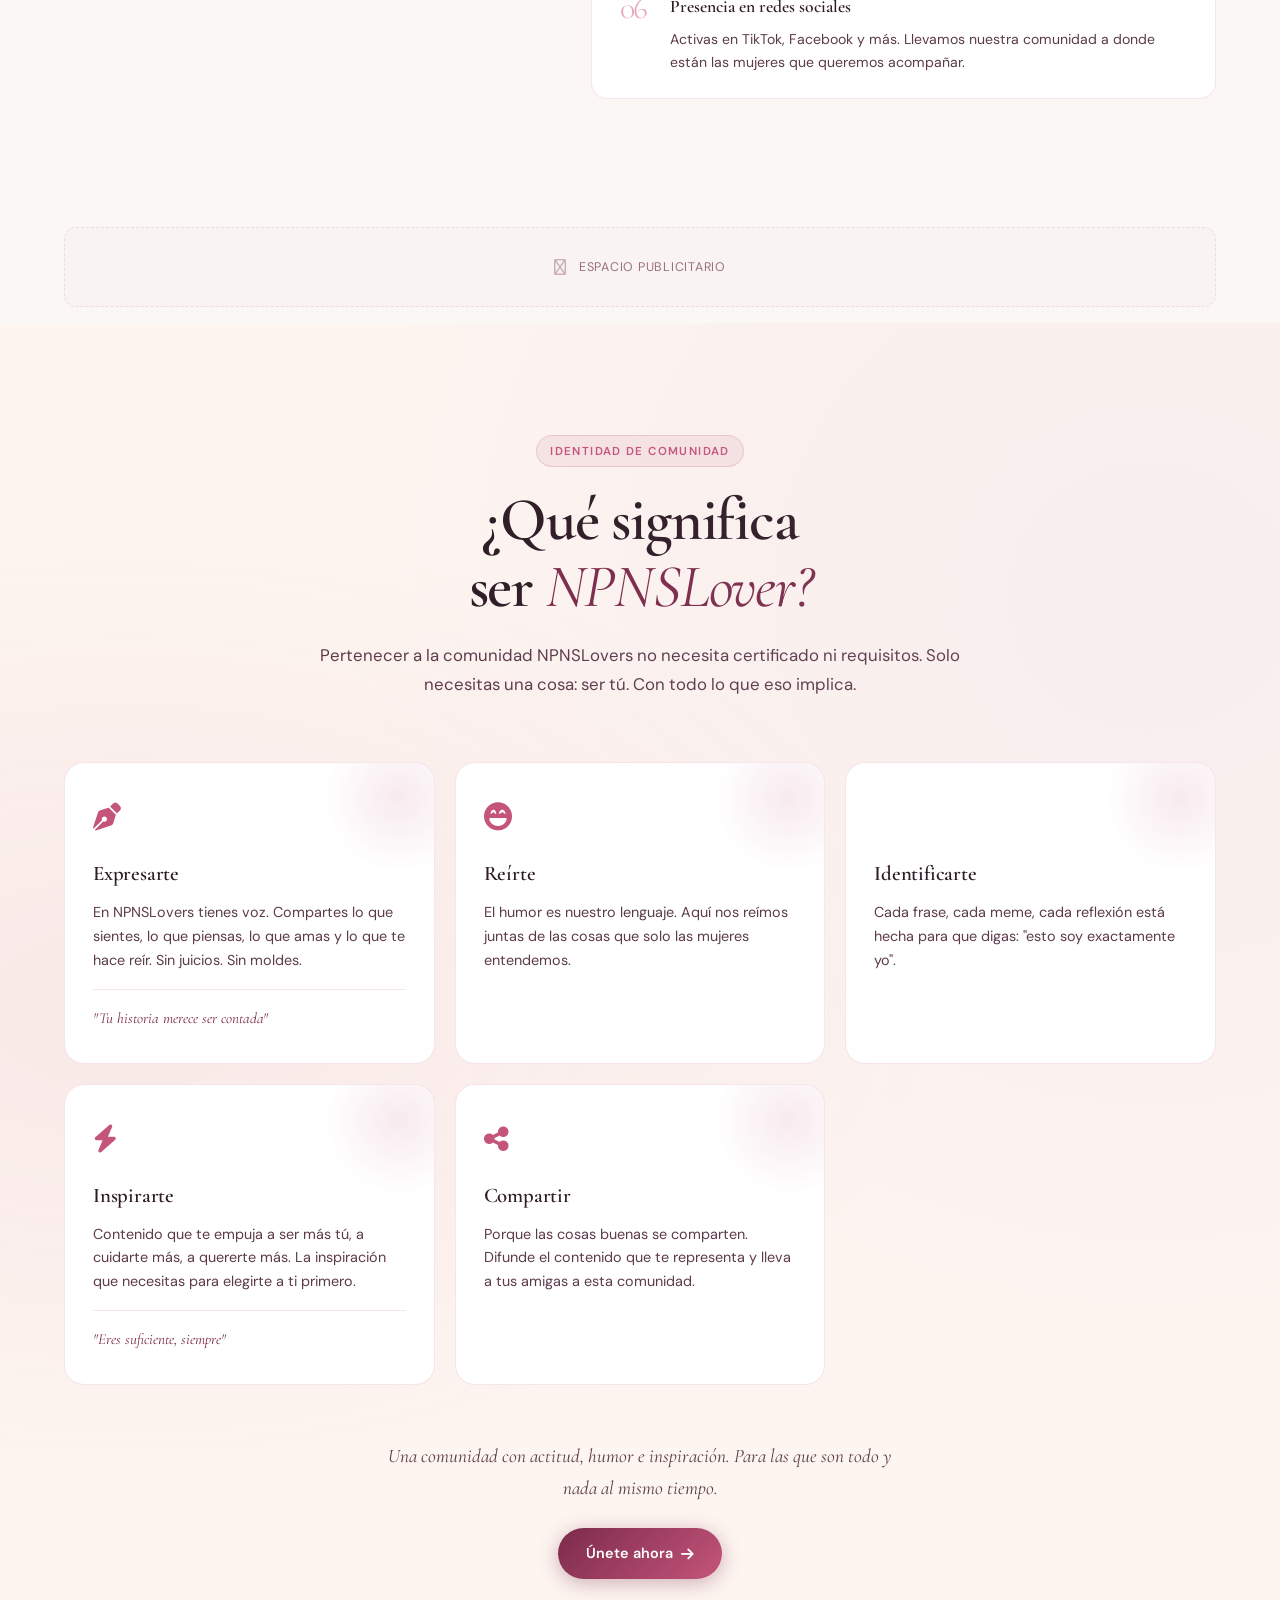
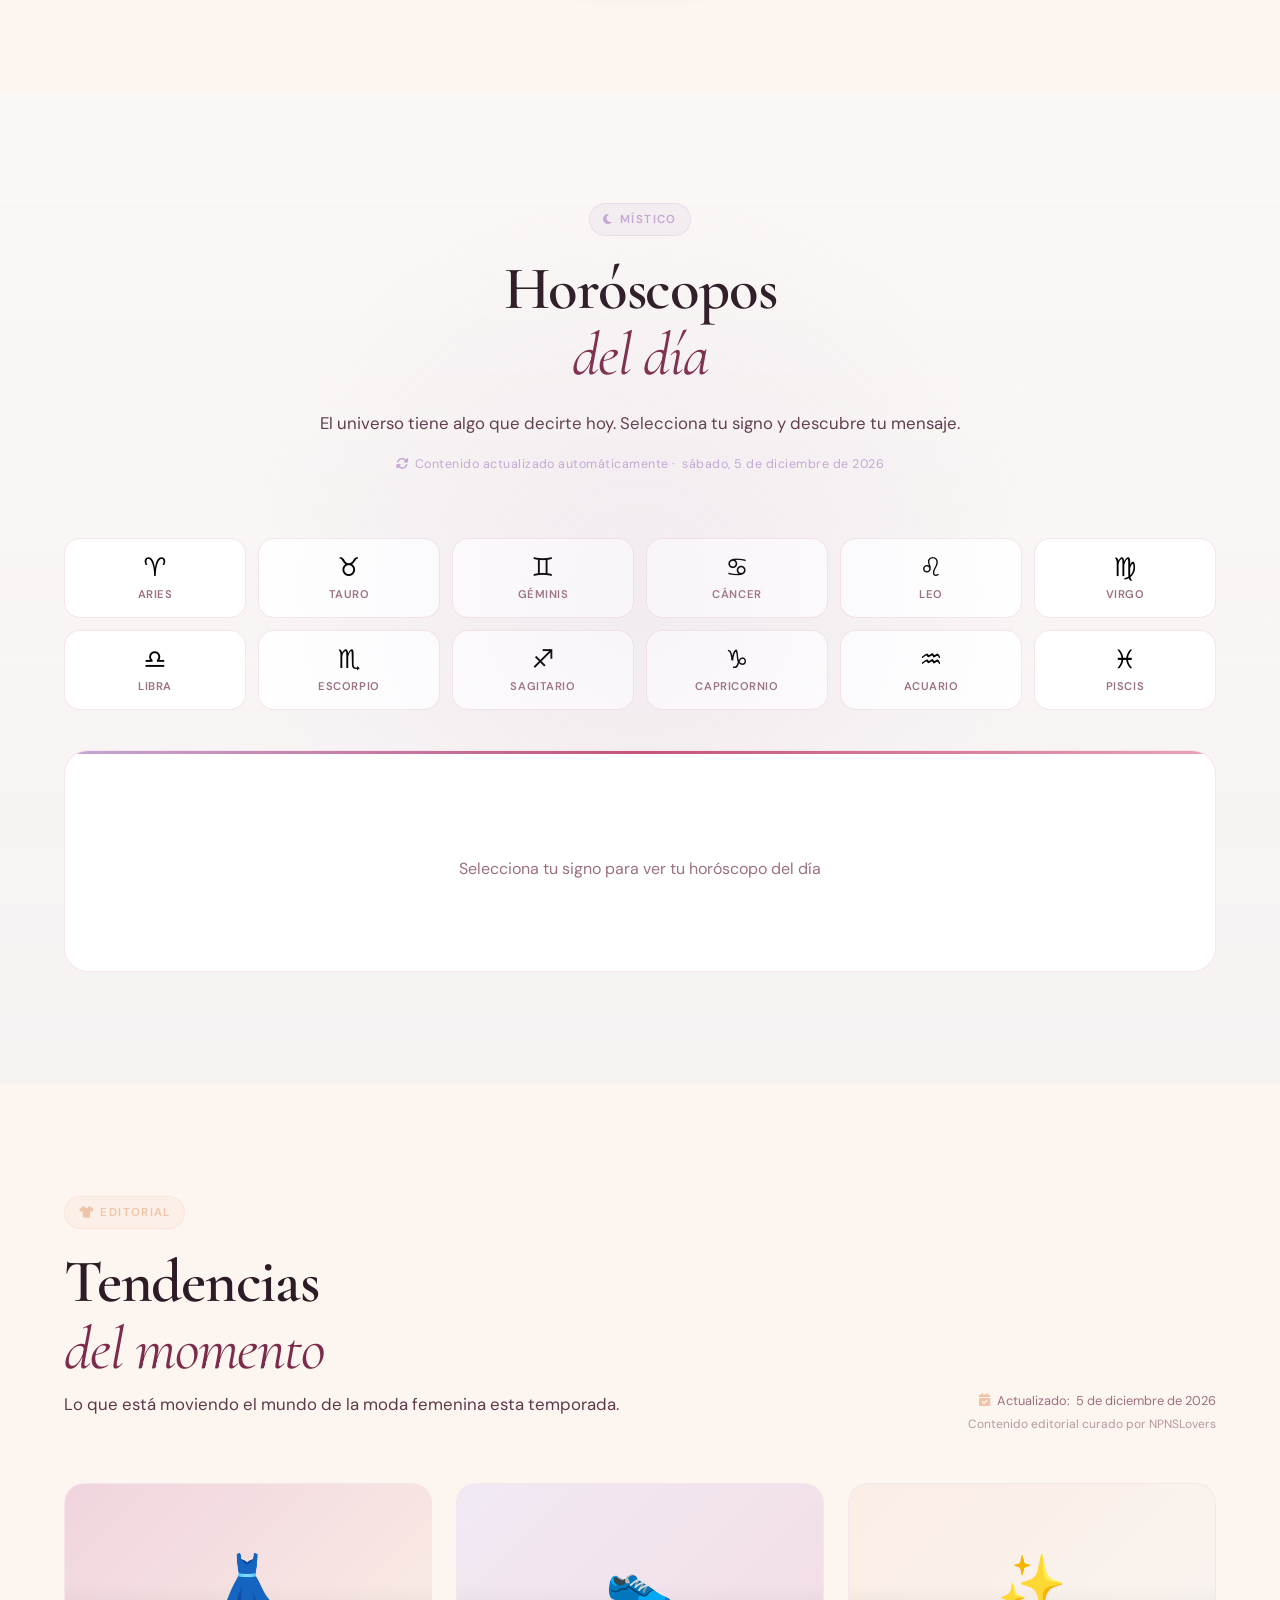
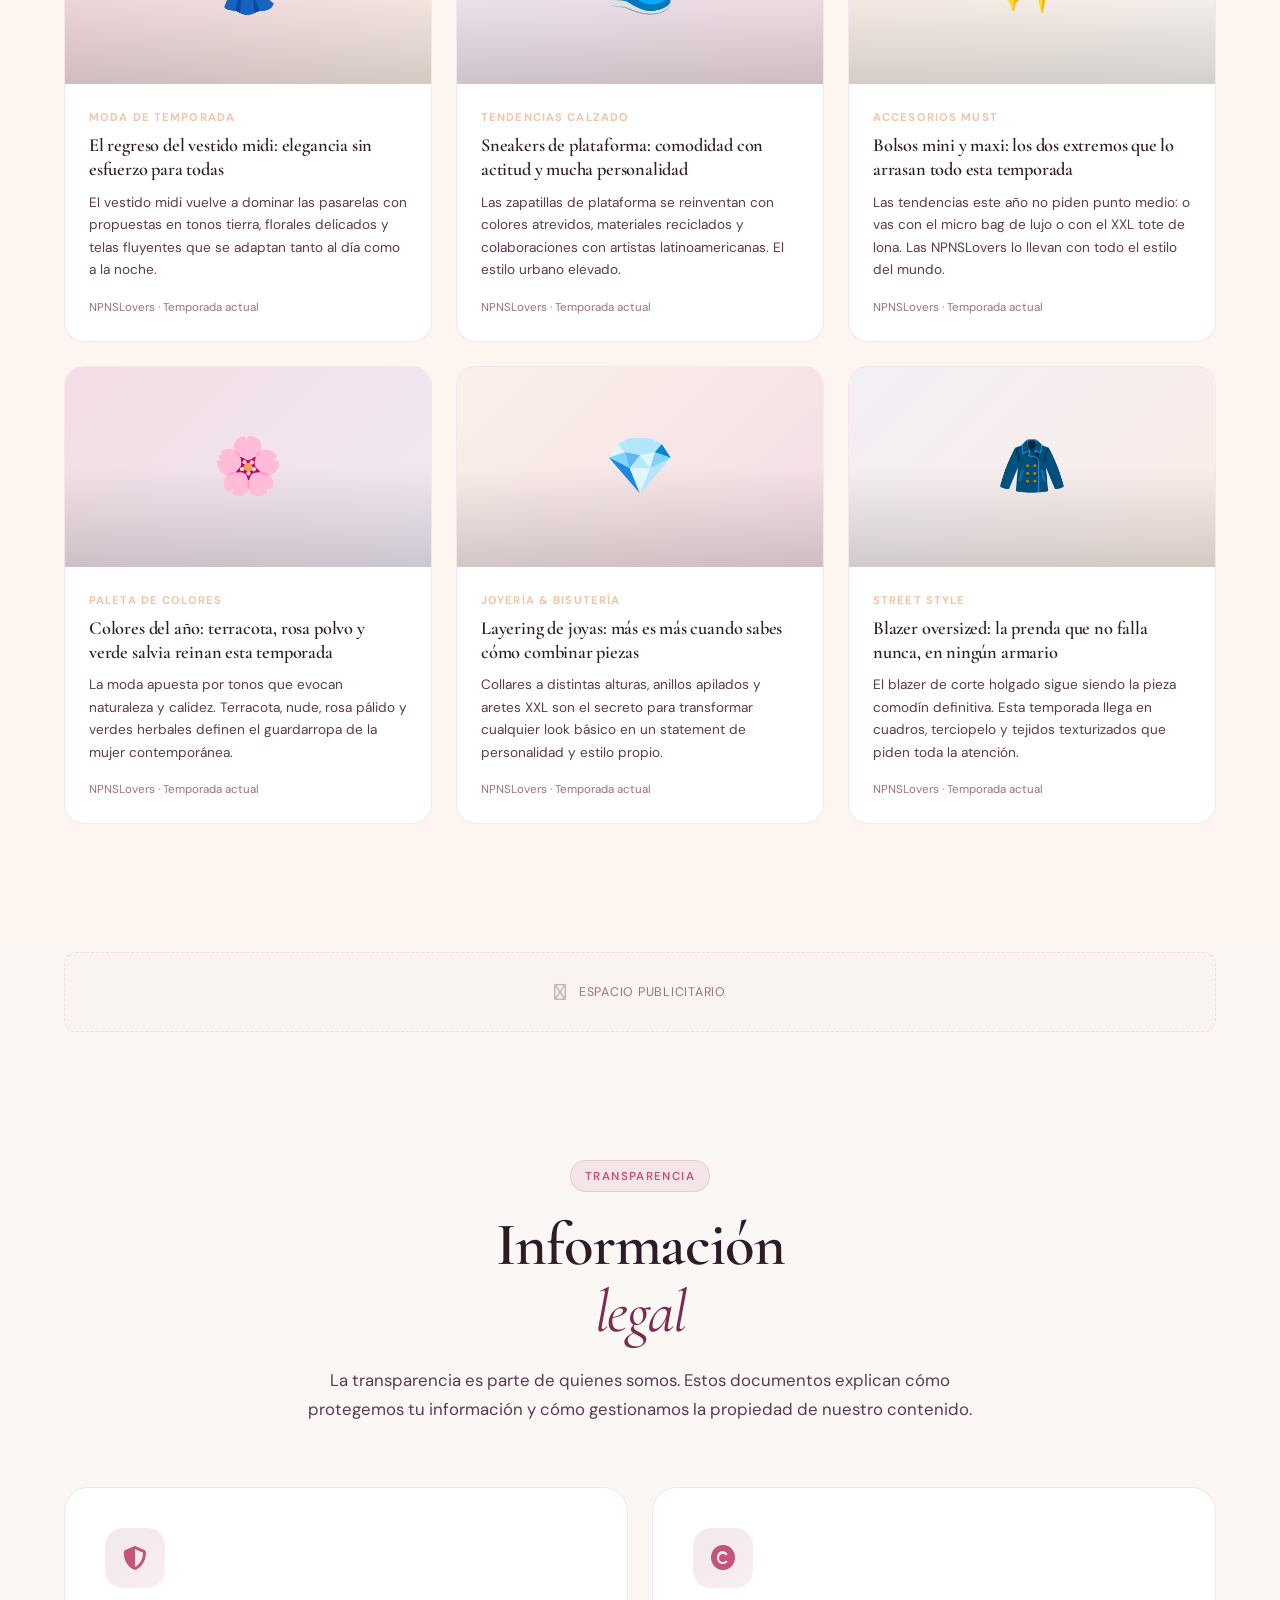
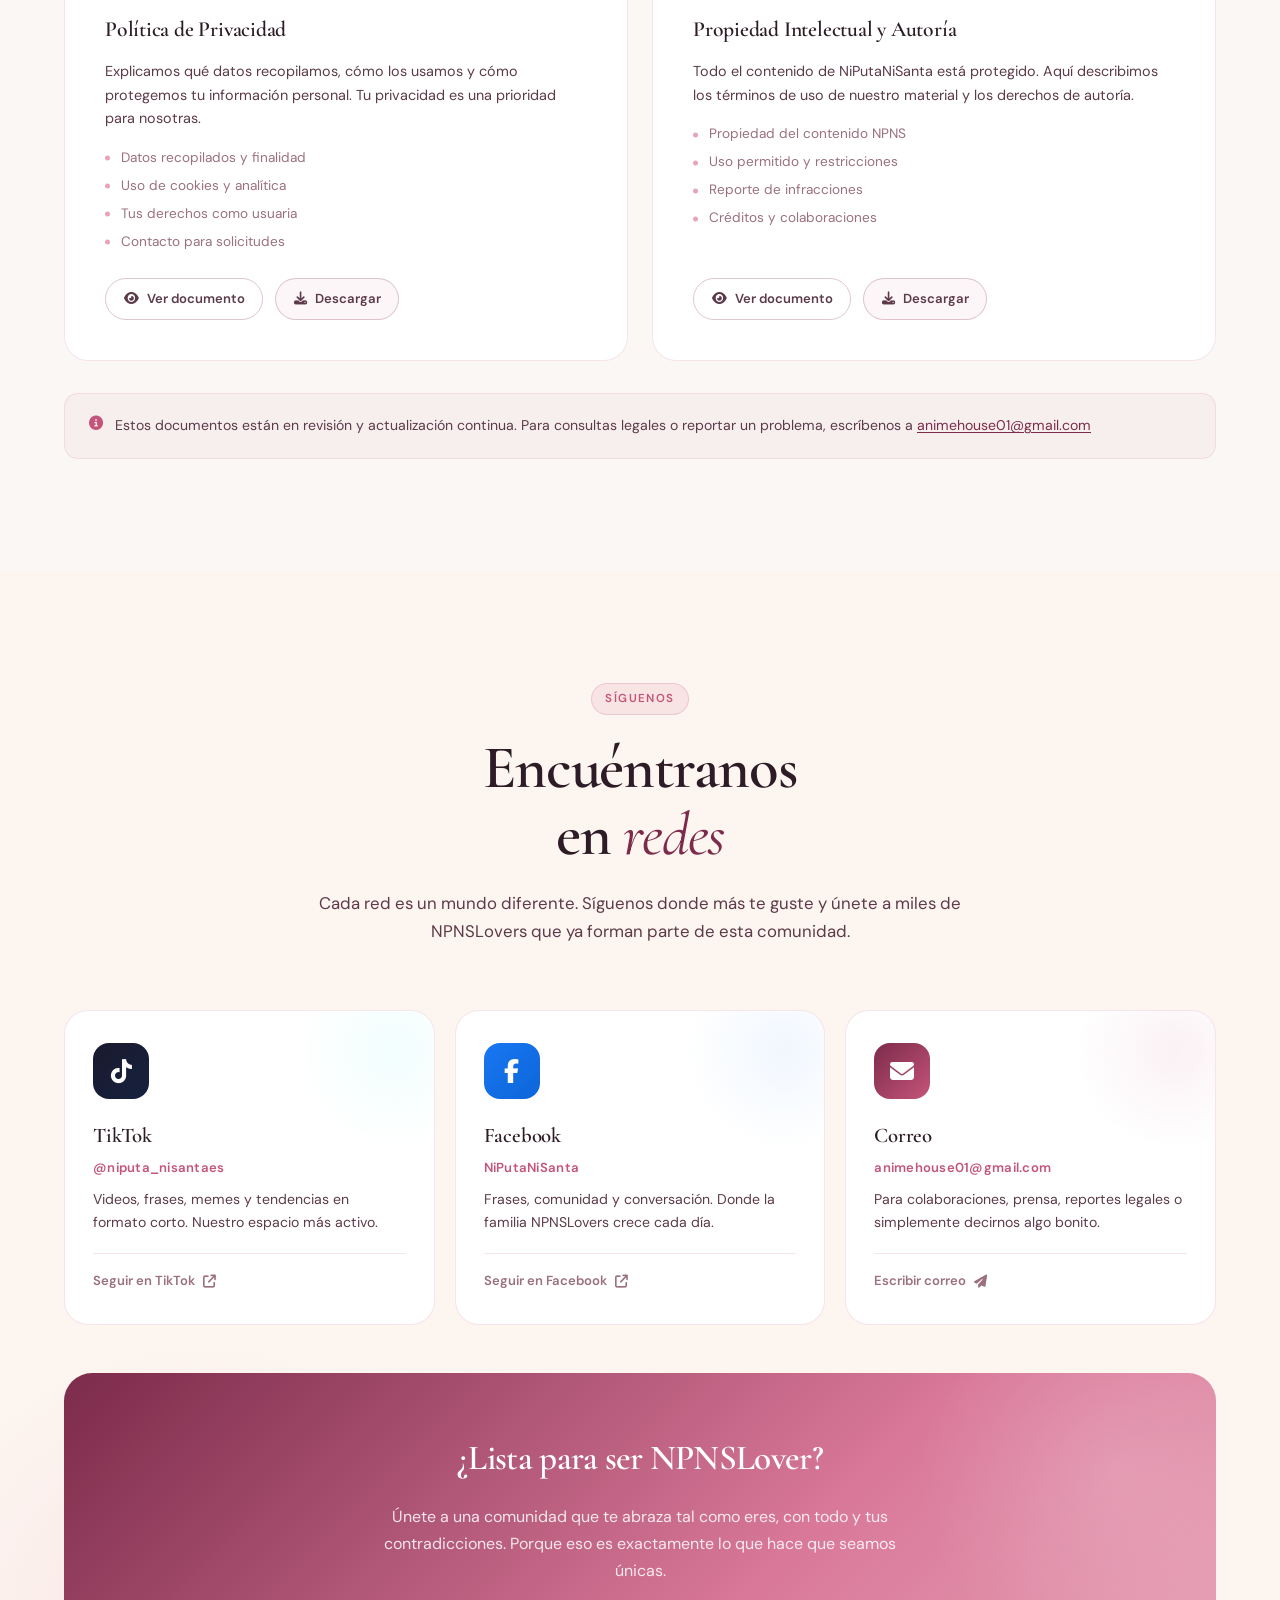
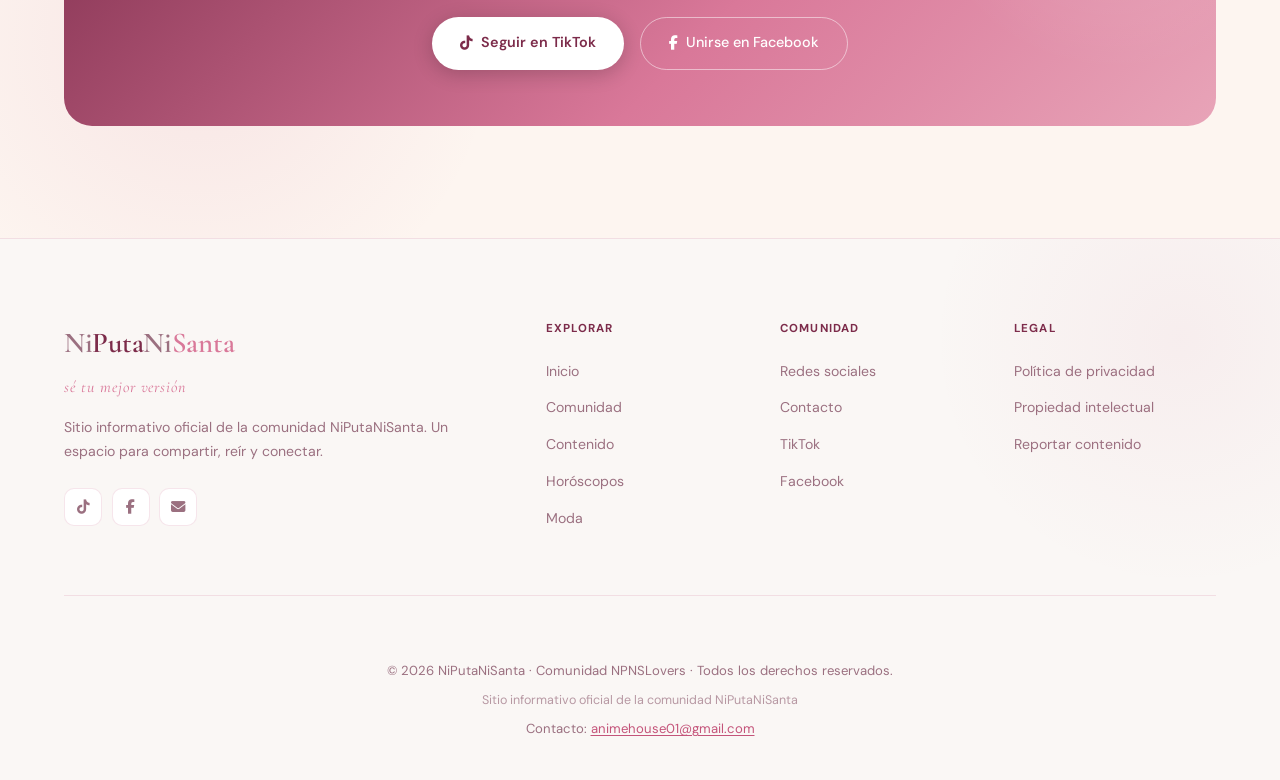
==== commit 8c42ff4f: "index.html" ====
--- a/index.html
+++ b/index.html
@@ -12,13 +12,13 @@
   <meta name="keywords" content="NiPutaNiSanta, NPNSLovers, frases inspiradoras, memes femeninos, amor propio, comunidad latina, humor, tendencias, moda, horóscopos">
   <meta name="author" content="NiPutaNiSanta">
   <meta name="robots" content="index, follow">
-  <link rel="canonical" href="https://niputa-nisanta.netlify.app">
+  <link rel="canonical" href="https://npns.netlify.app/">
 
   <!-- Open Graph -->
   <meta property="og:type" content="website">
   <meta property="og:title" content="NiPutaNiSanta — Sé tu mejor versión">
   <meta property="og:description" content="Una comunidad con actitud, humor e inspiración. Frases, memes y estilo con identidad femenina.">
-  <meta property="og:url" content="https://niputa-nisanta.netlify.app">
+  <meta property="og:url" content="https://npns.netlify.app/">
   <meta property="og:site_name" content="NiPutaNiSanta">
   <meta property="og:locale" content="es_ES">
 
@@ -44,7 +44,7 @@
     "@type": "Organization",
     "name": "NiPutaNiSanta",
     "alternateName": "NPNS",
-    "url": "https://niputa-nisanta.netlify.app",
+    "url": "https://npns.netlify.app/",
     "description": "Comunidad digital femenina de frases, memes, inspiración y amor propio.",
     "sameAs": [
       "https://www.tiktok.com/@niputa_nisantaes",
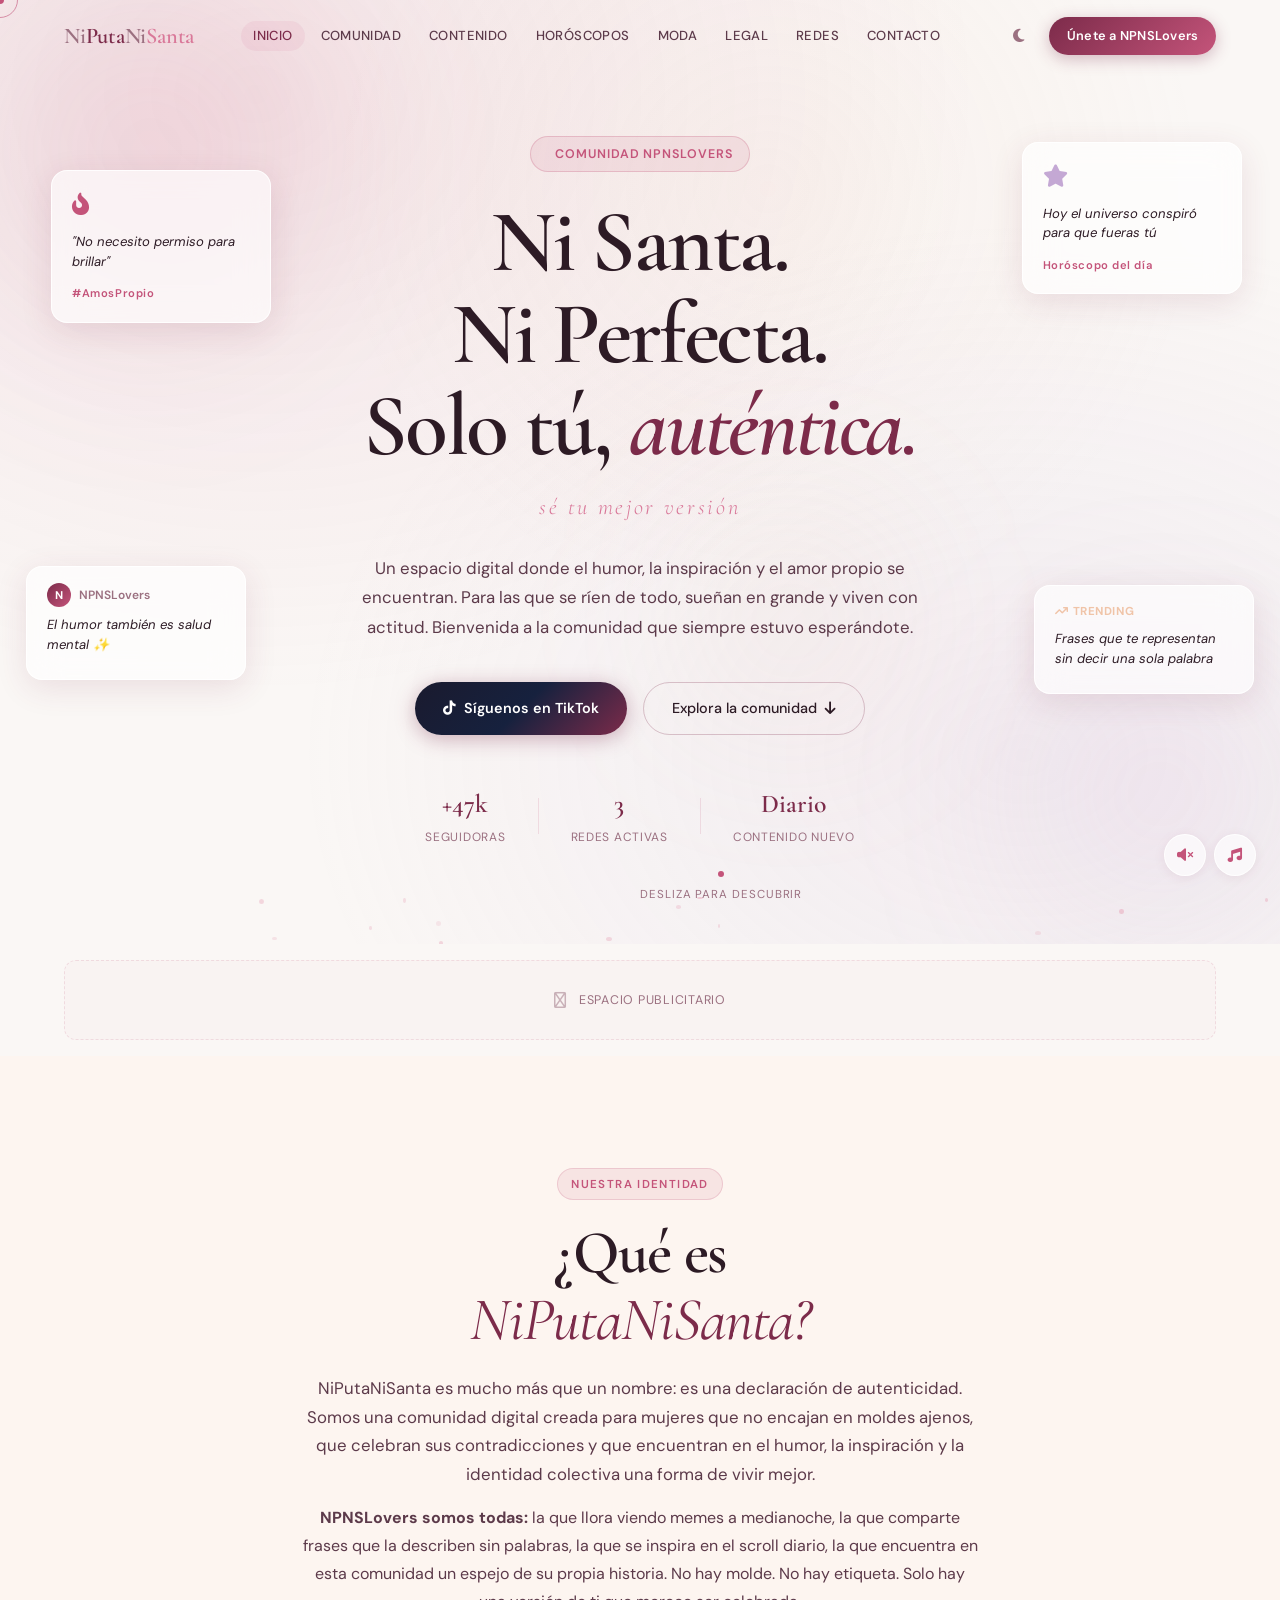
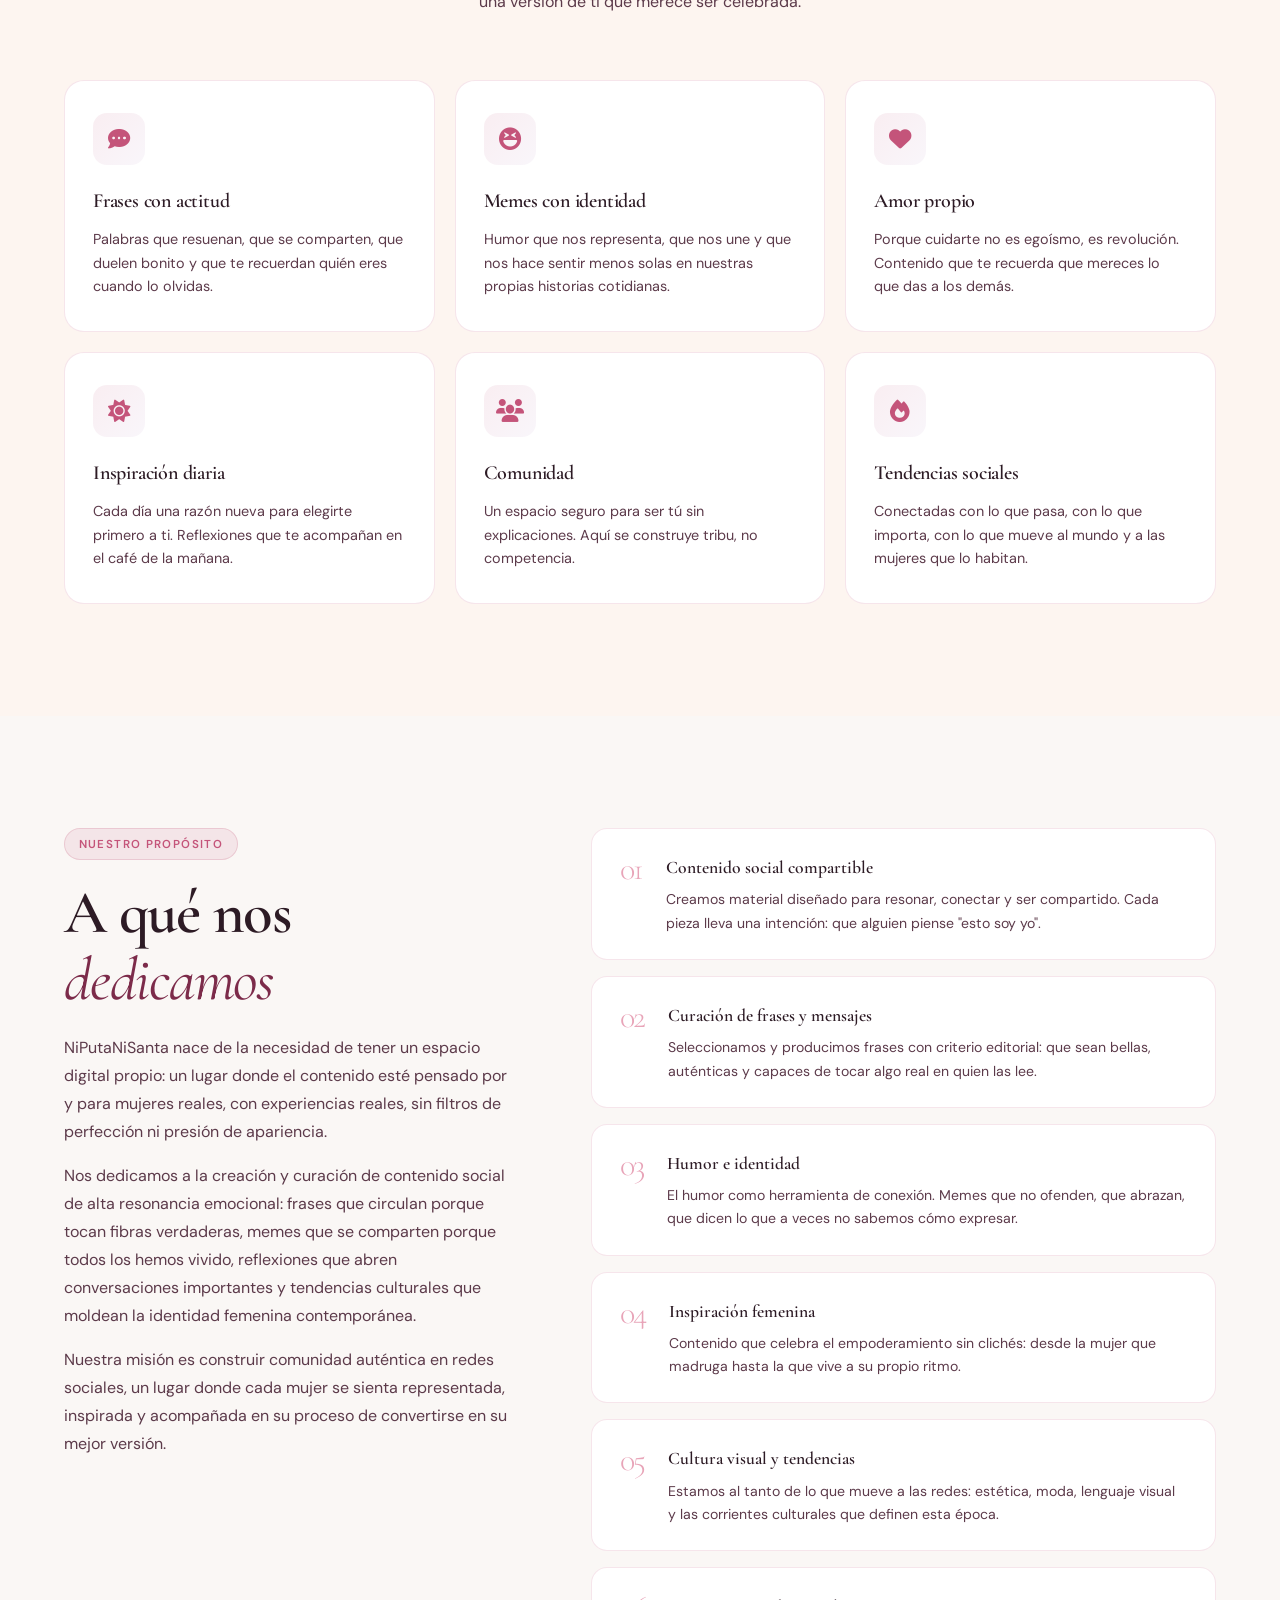
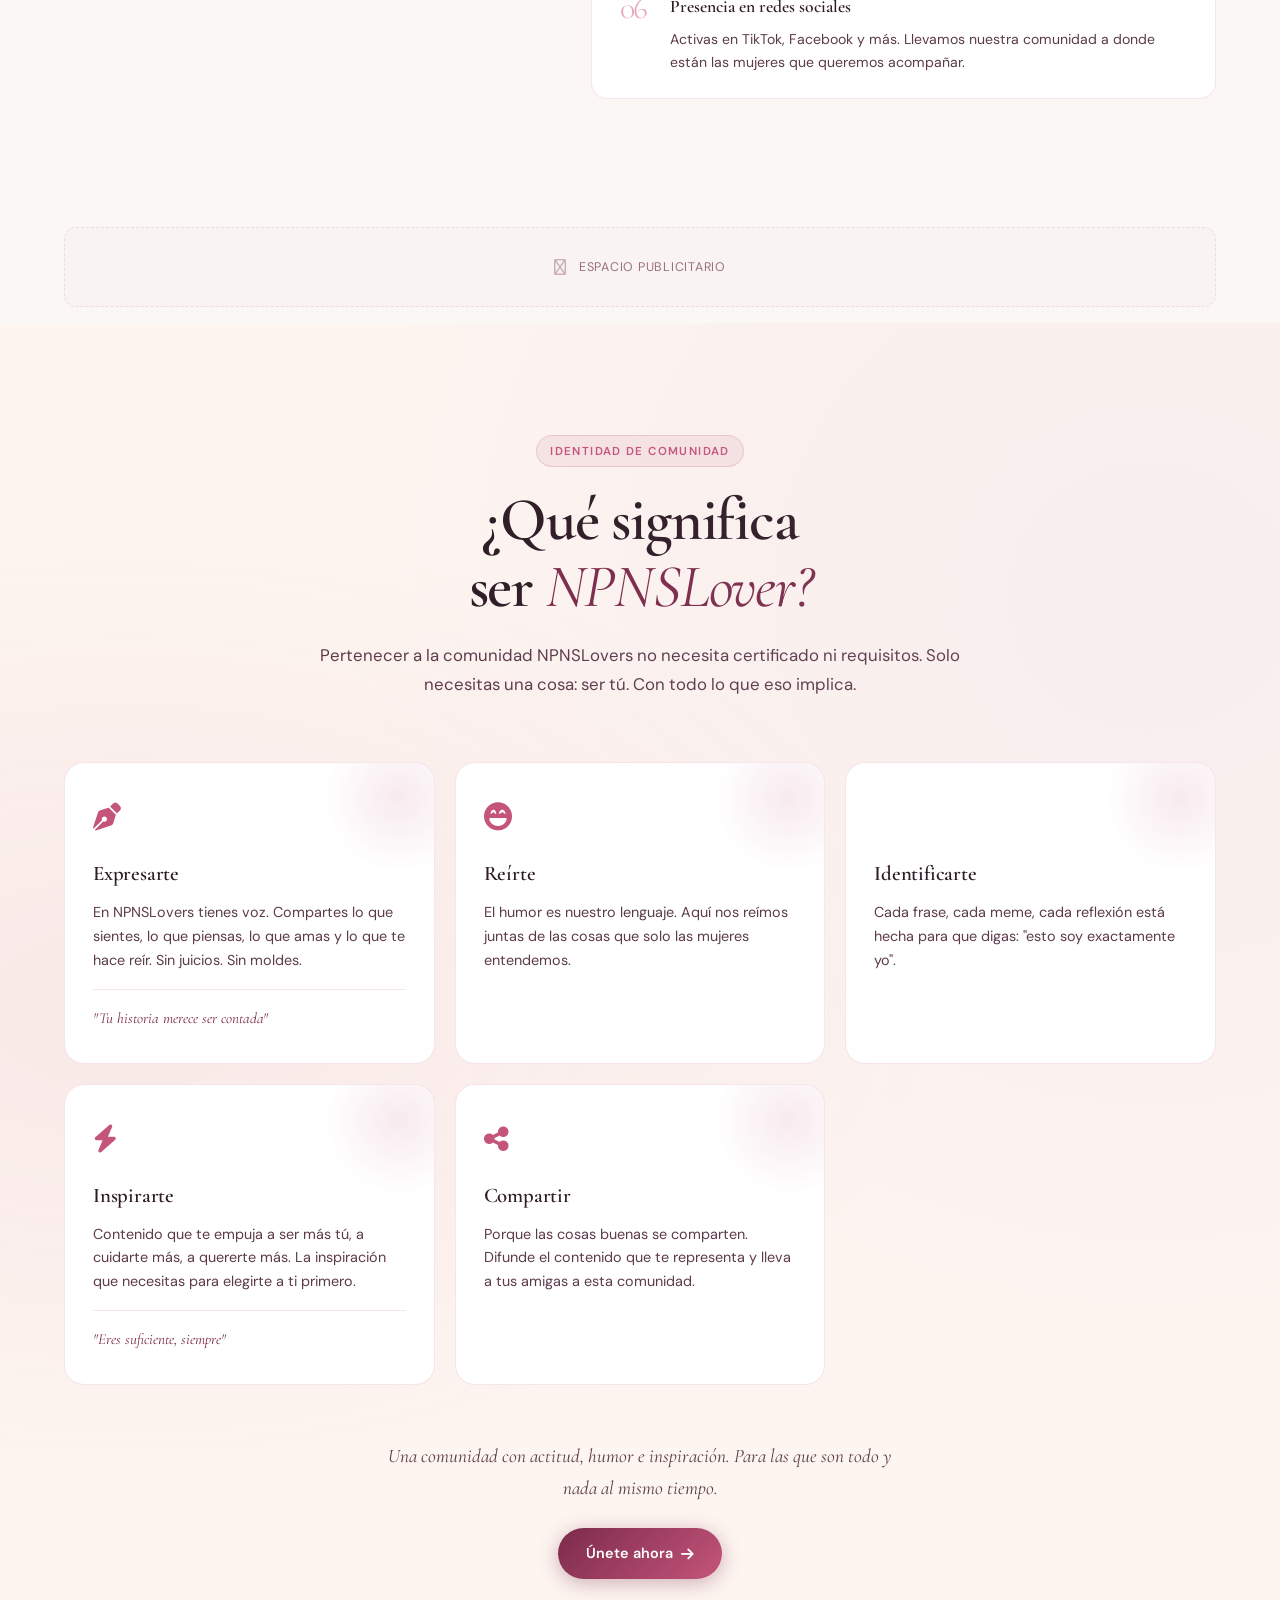
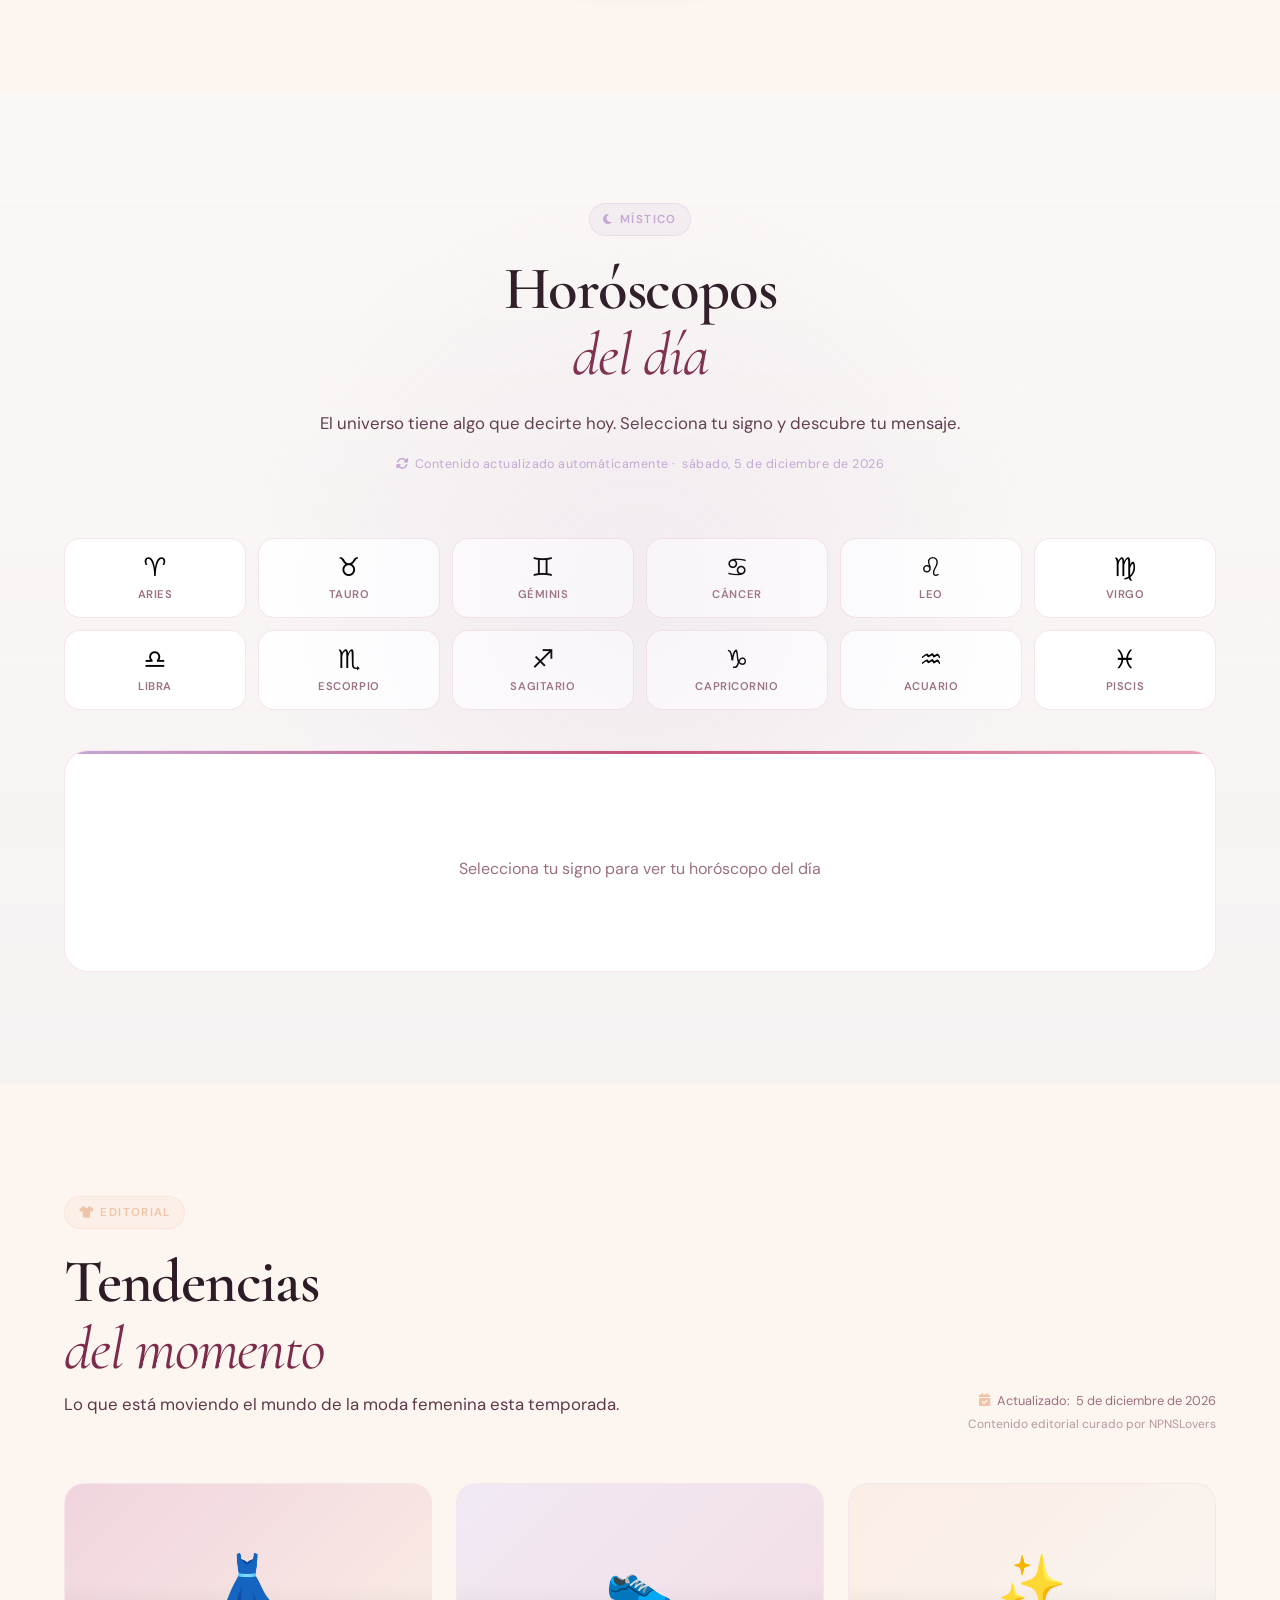
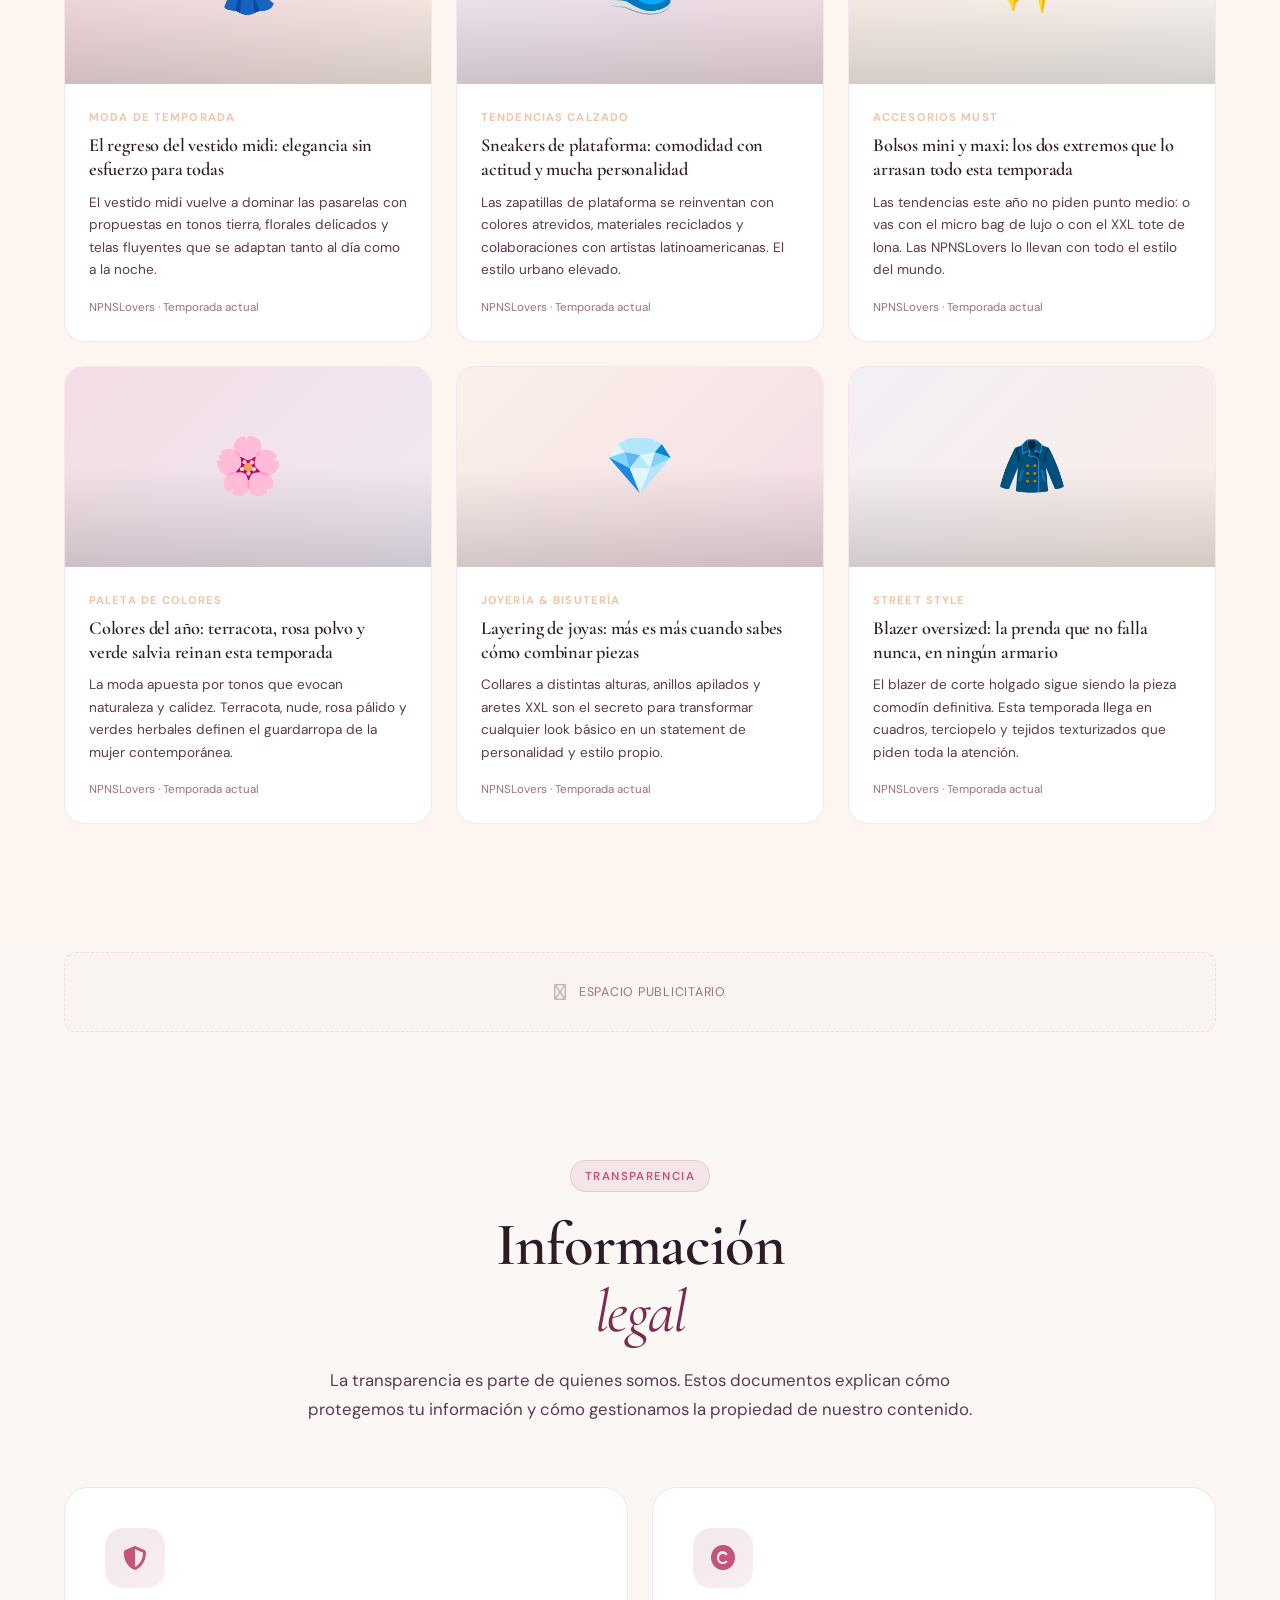
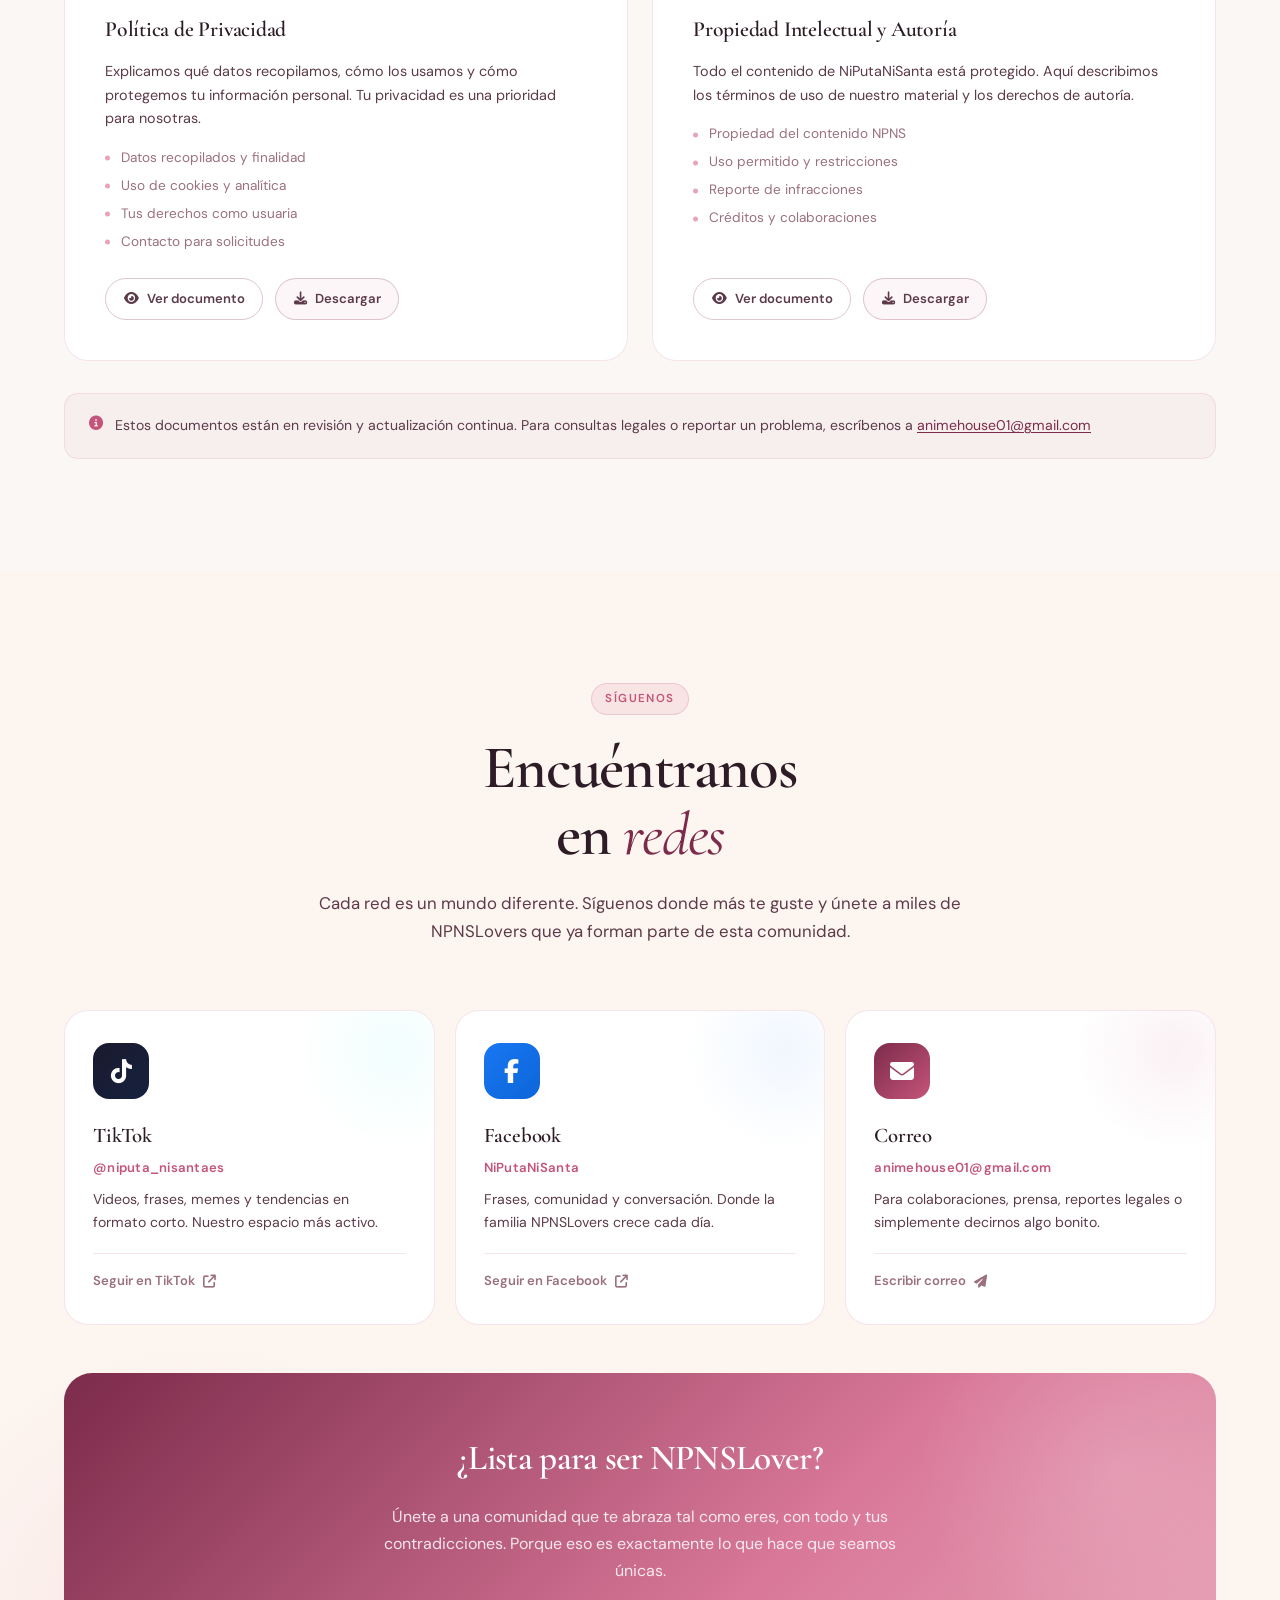
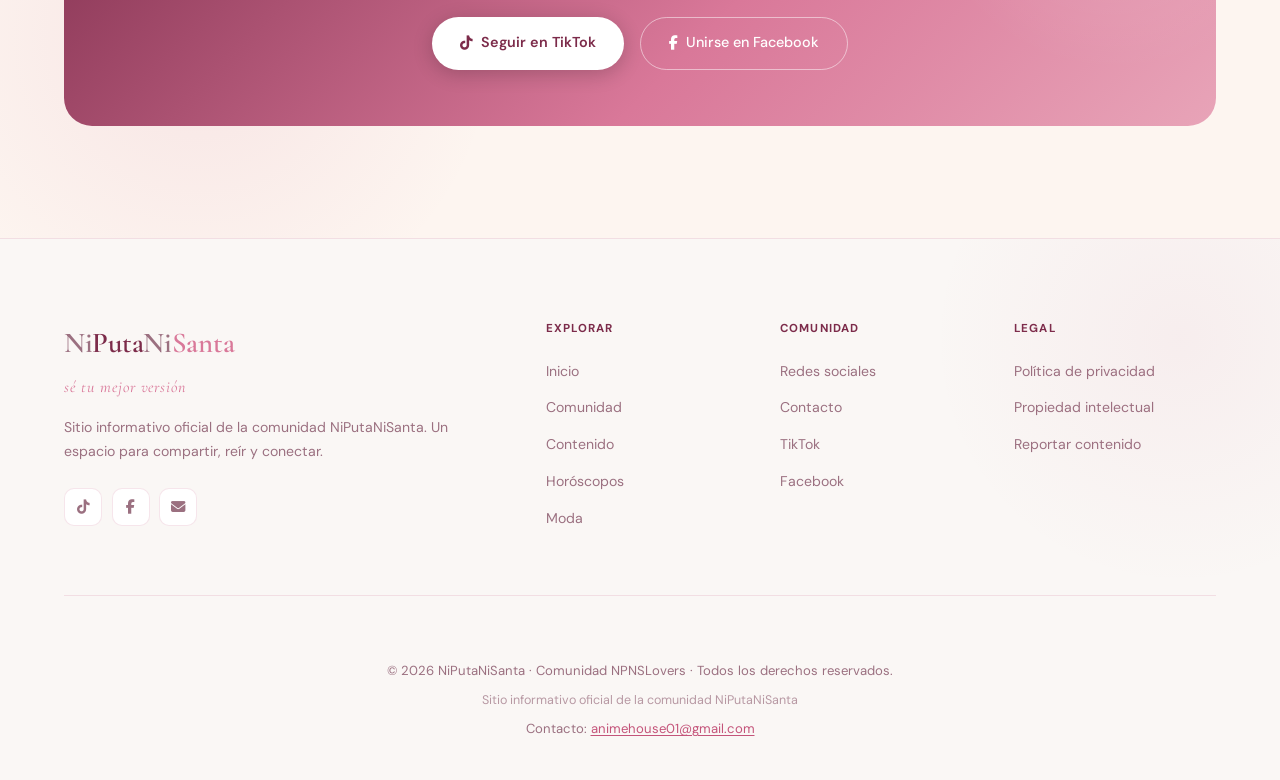
==== commit 9cfc2529: "index.html" ====
--- a/index.html
+++ b/index.html
@@ -787,7 +787,7 @@
 
       <div class="footer-bottom">
         <p class="footer-copyright">
-          &copy; <span id="footer-year">2024</span> NiPutaNiSanta · Comunidad NPNSLovers · Todos los derechos reservados.
+          &copy; <span id="footer-year">2026</span> NiPutaNiSanta · Comunidad NPNSLovers · Todos los derechos reservados.
         </p>
         <p class="footer-site-note">
           Sitio informativo oficial de la comunidad NiPutaNiSanta
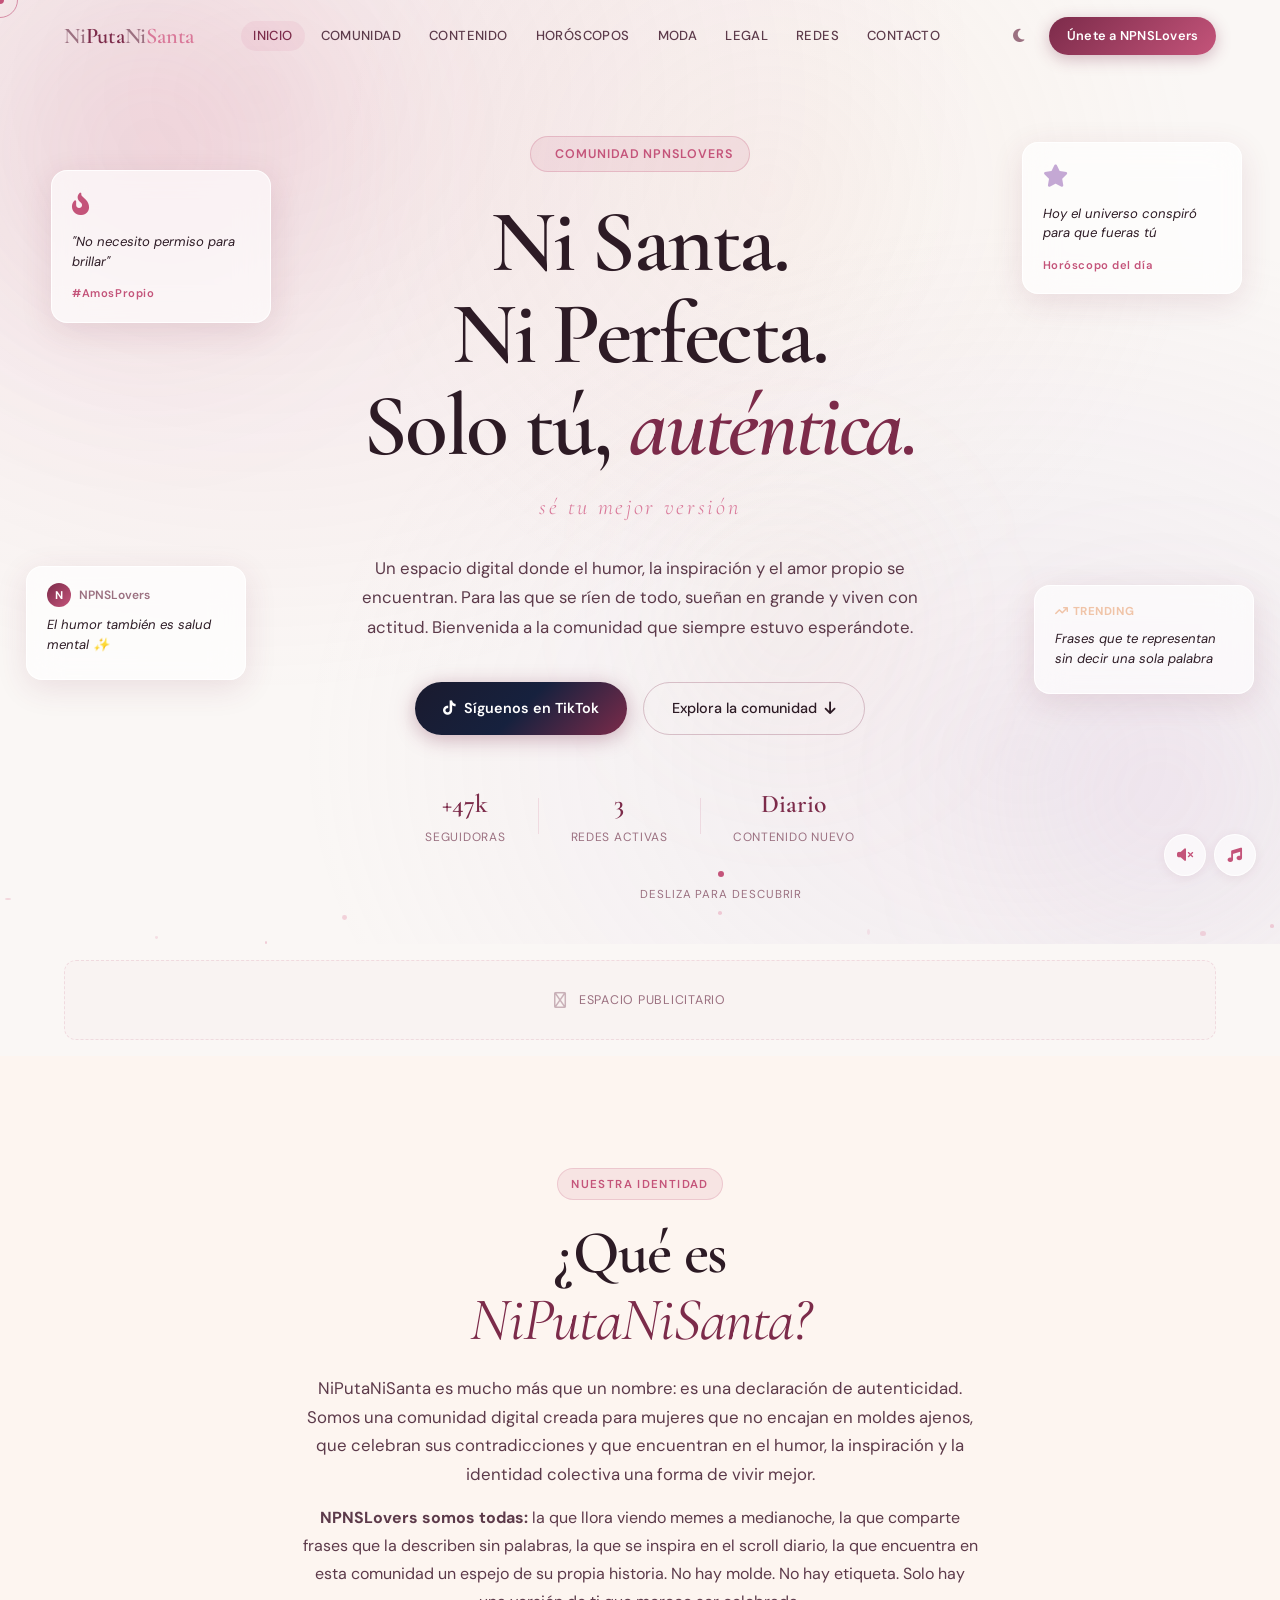
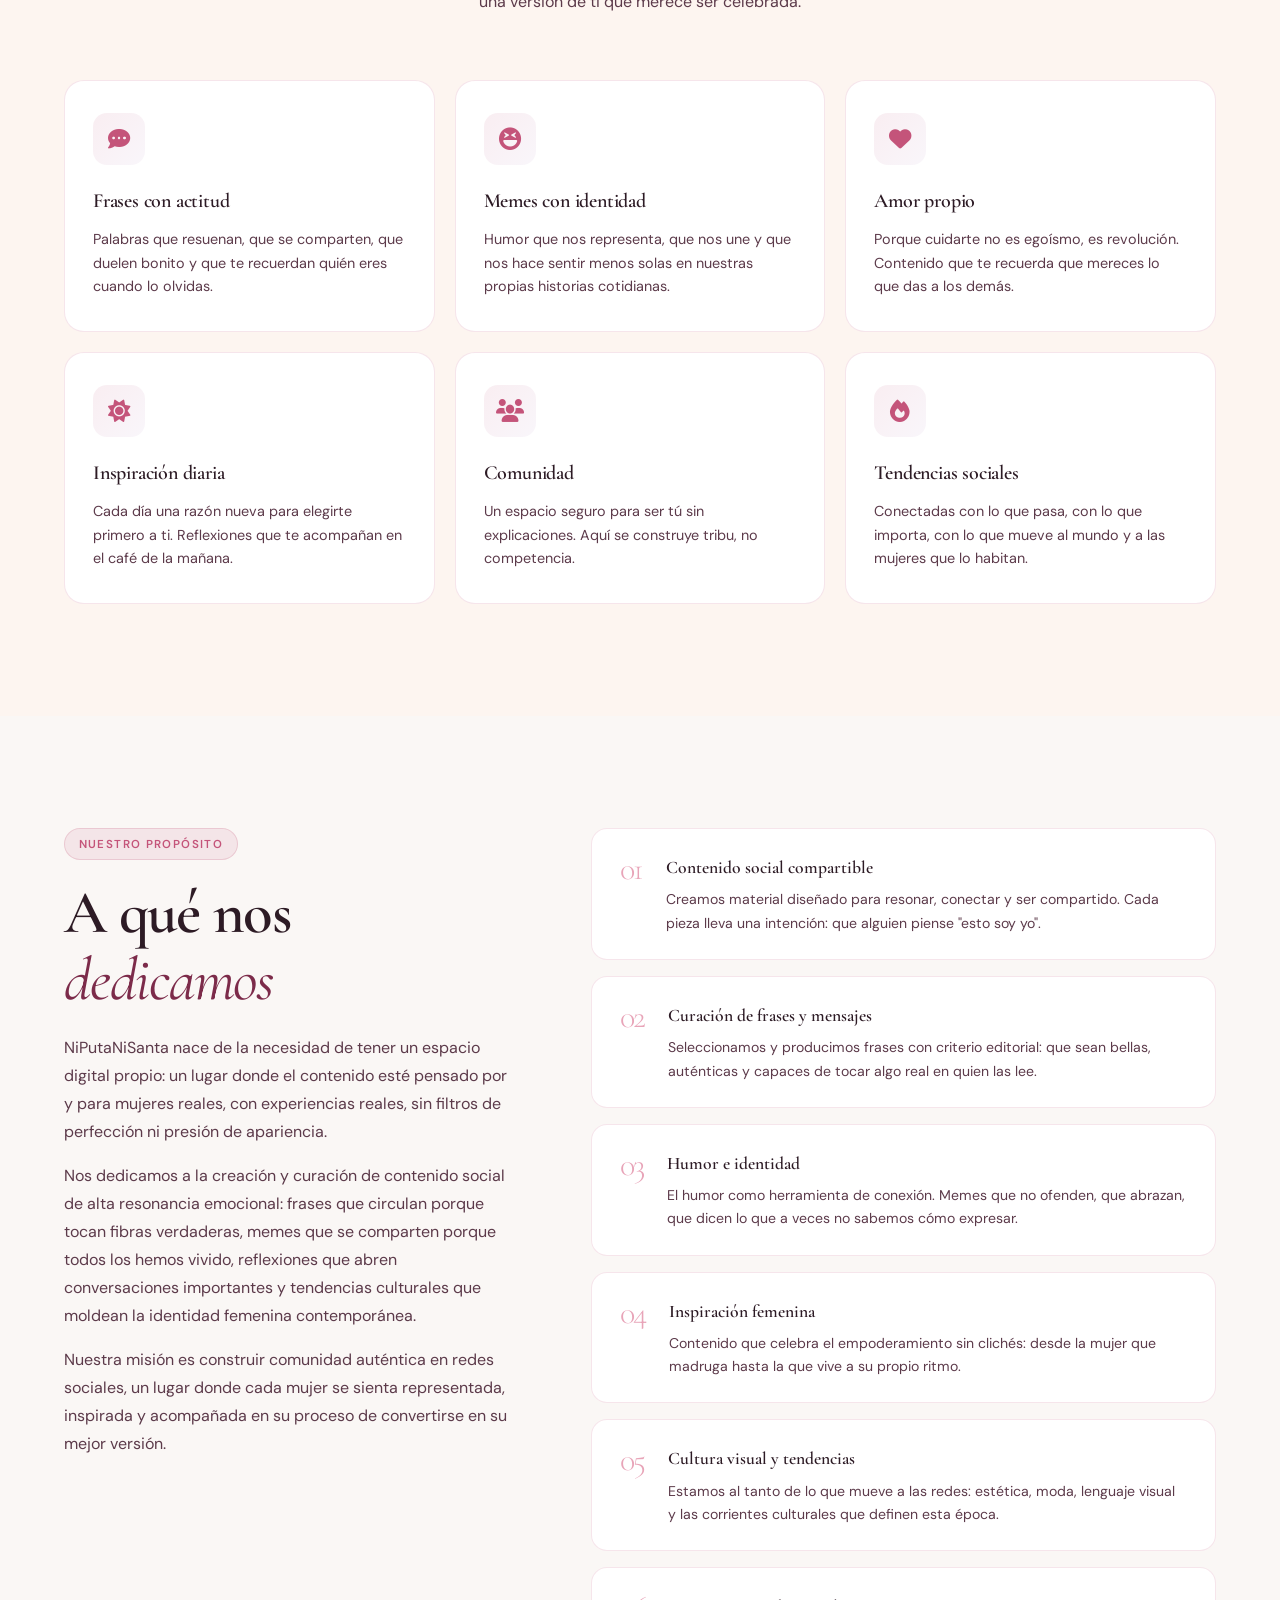
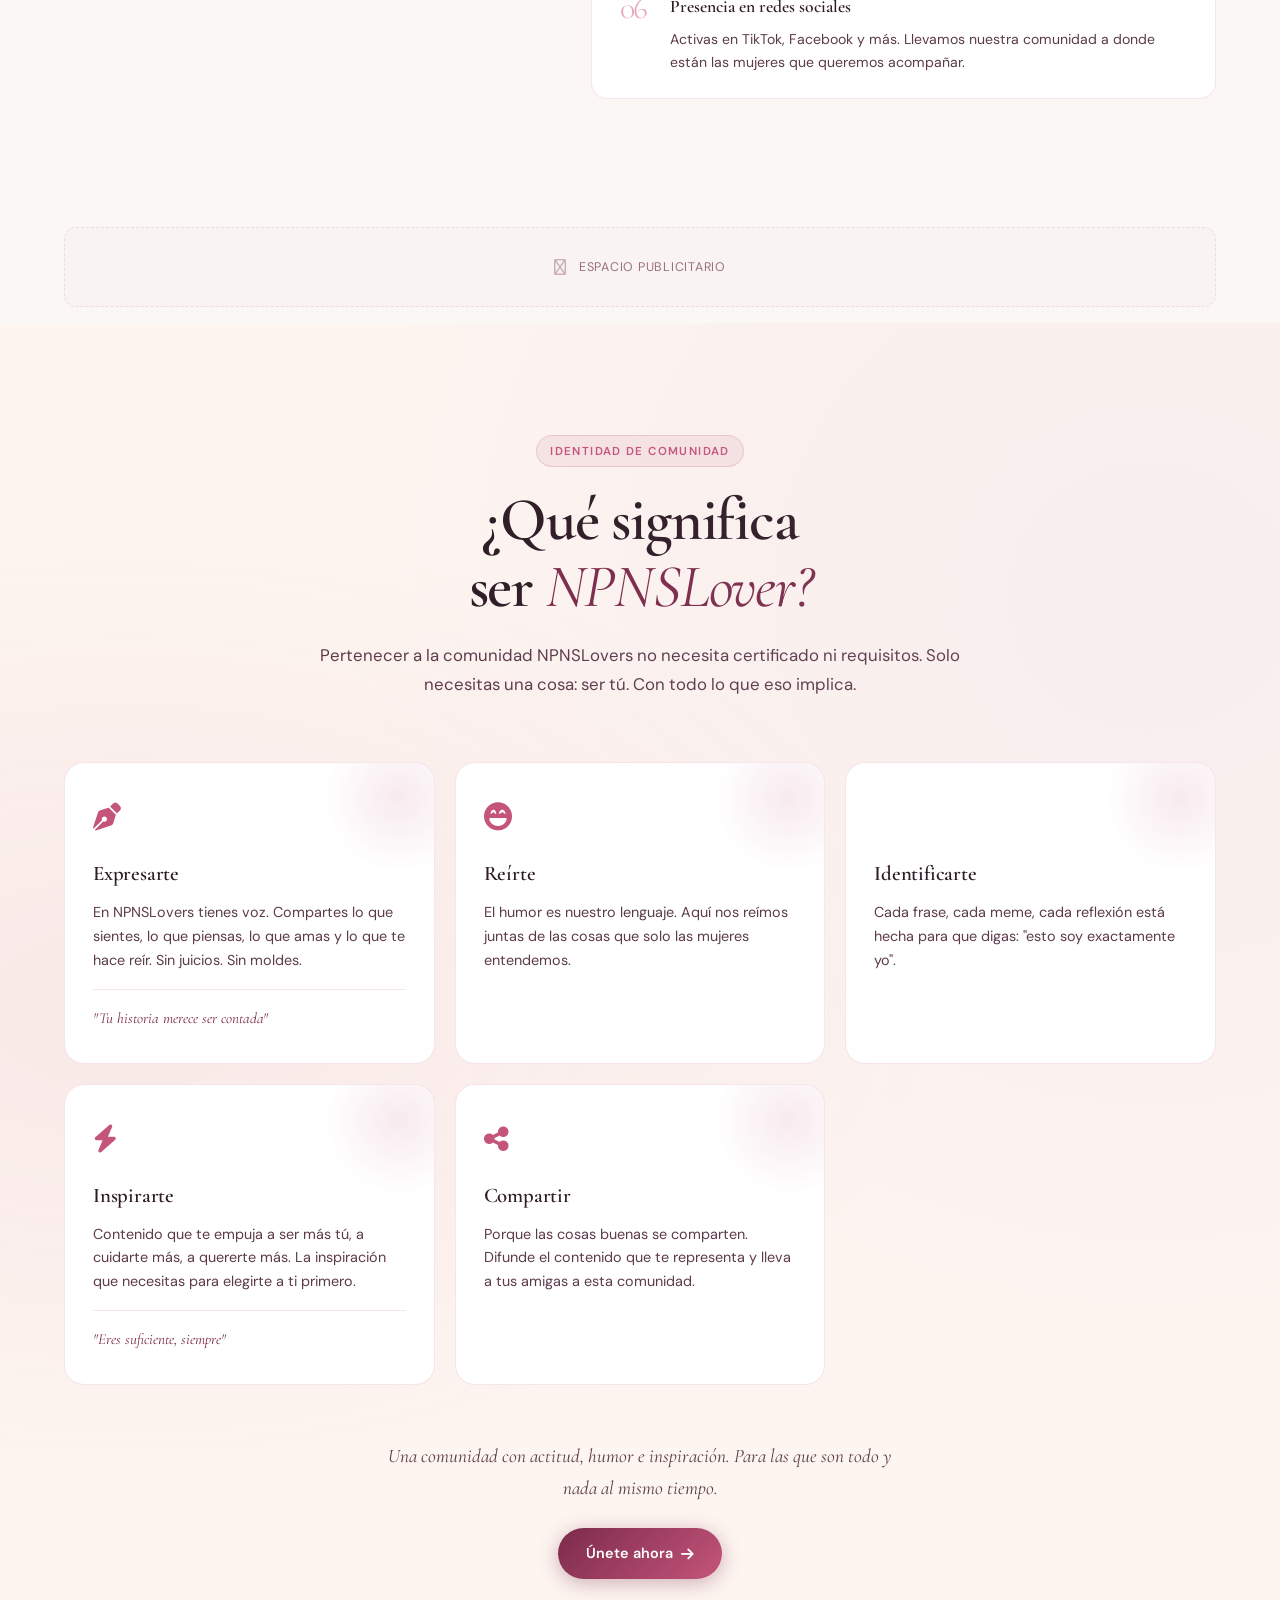
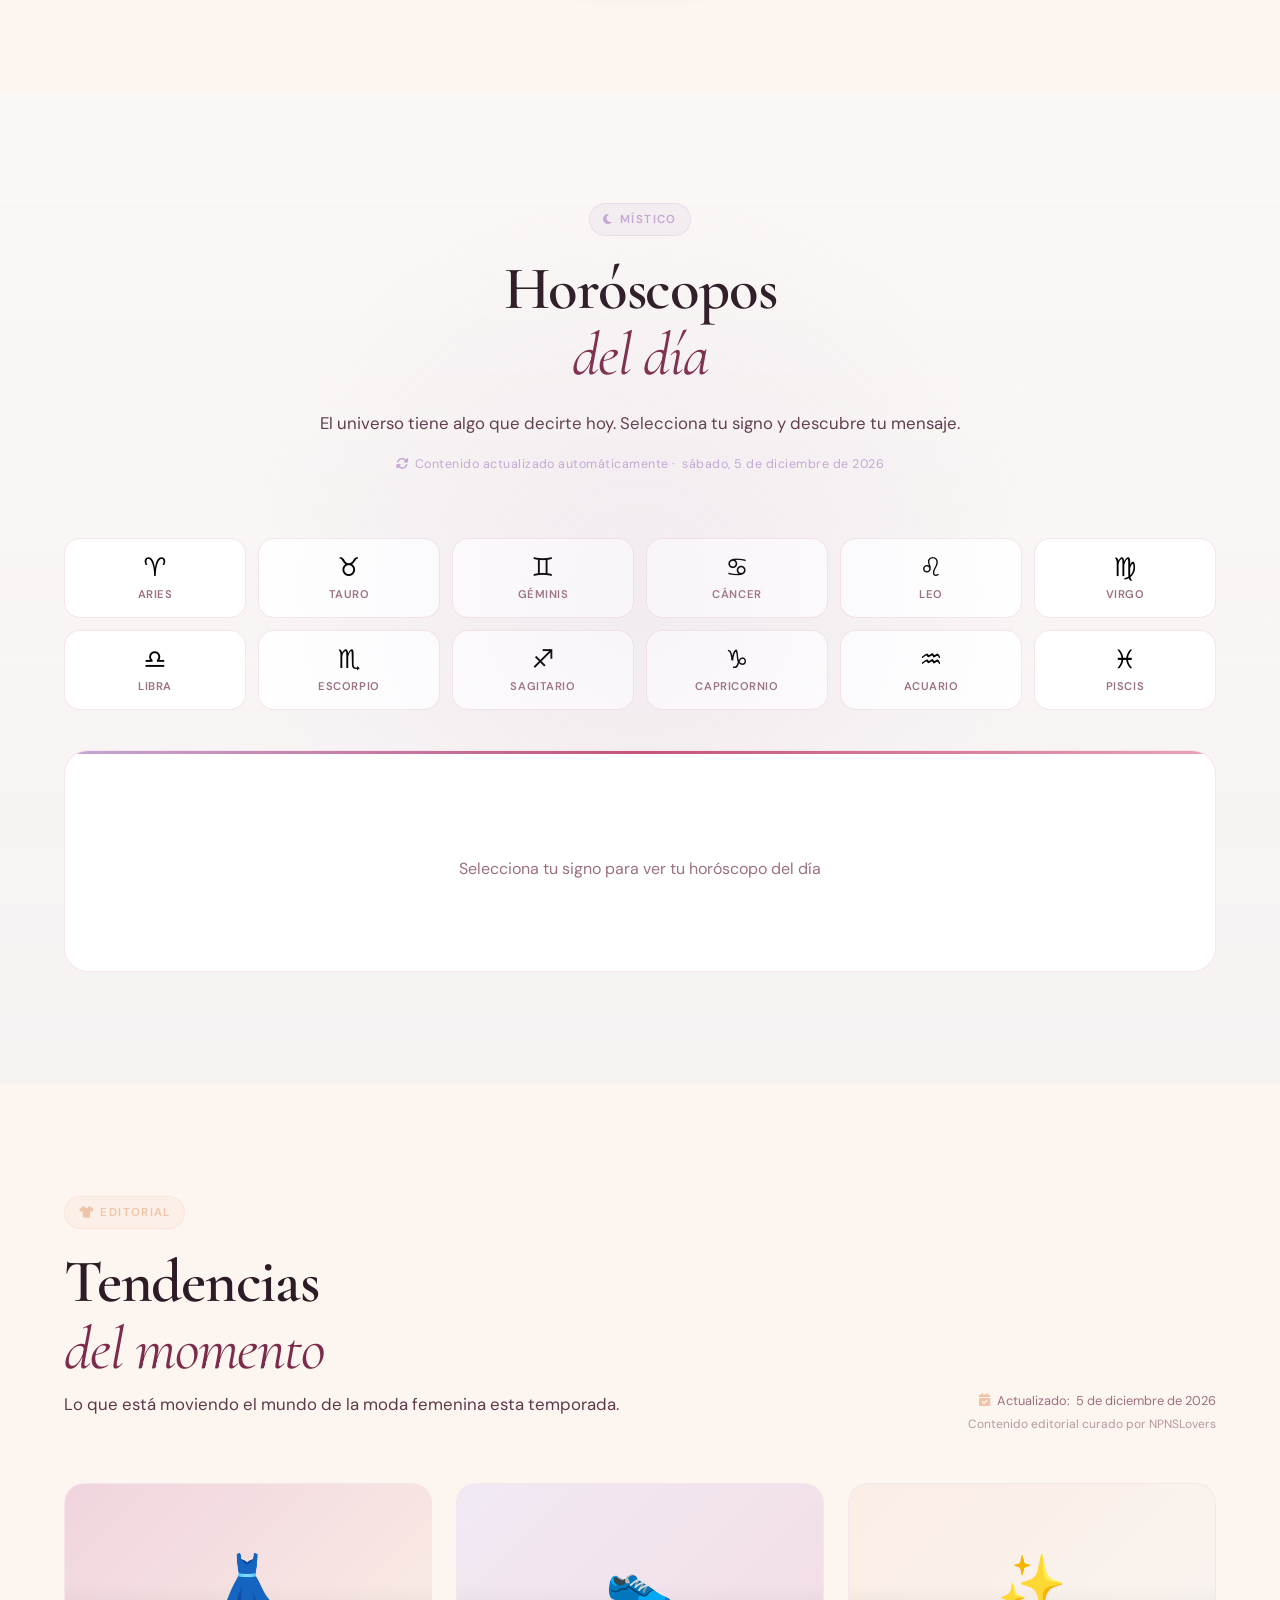
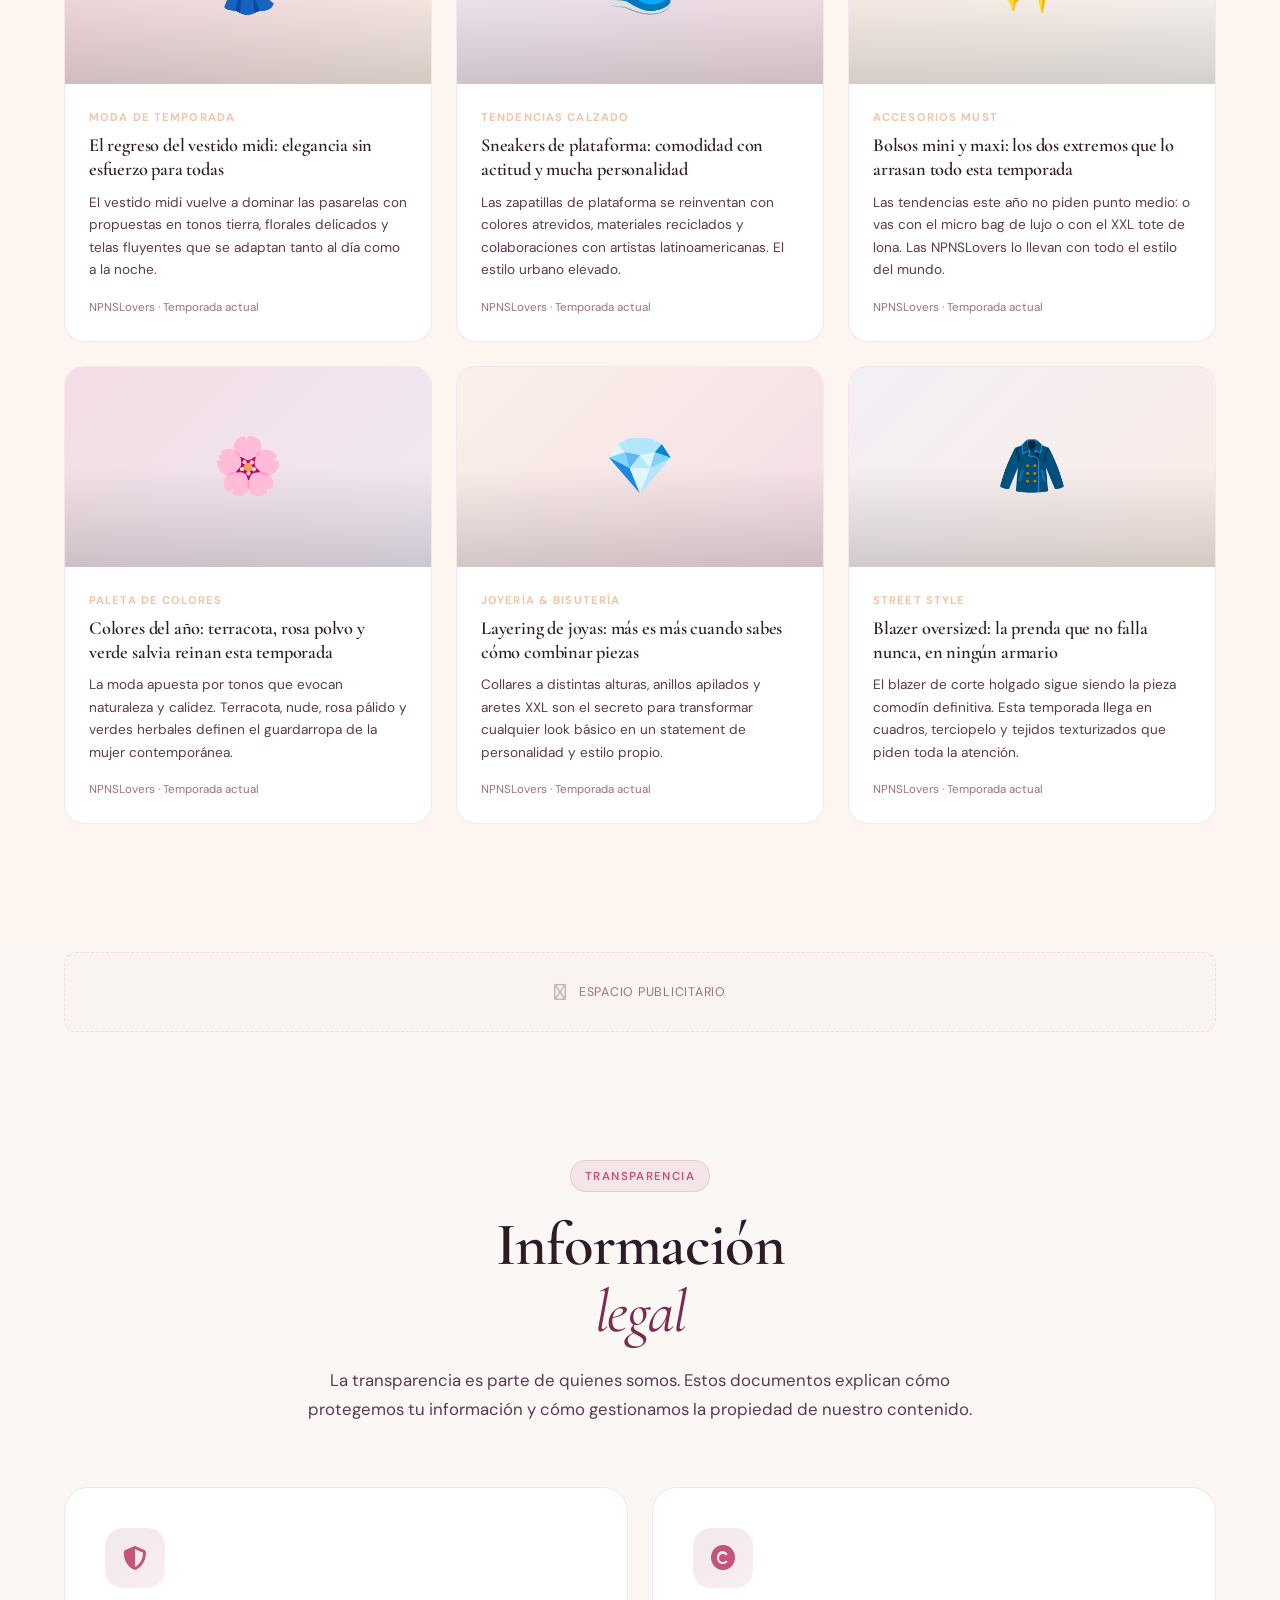
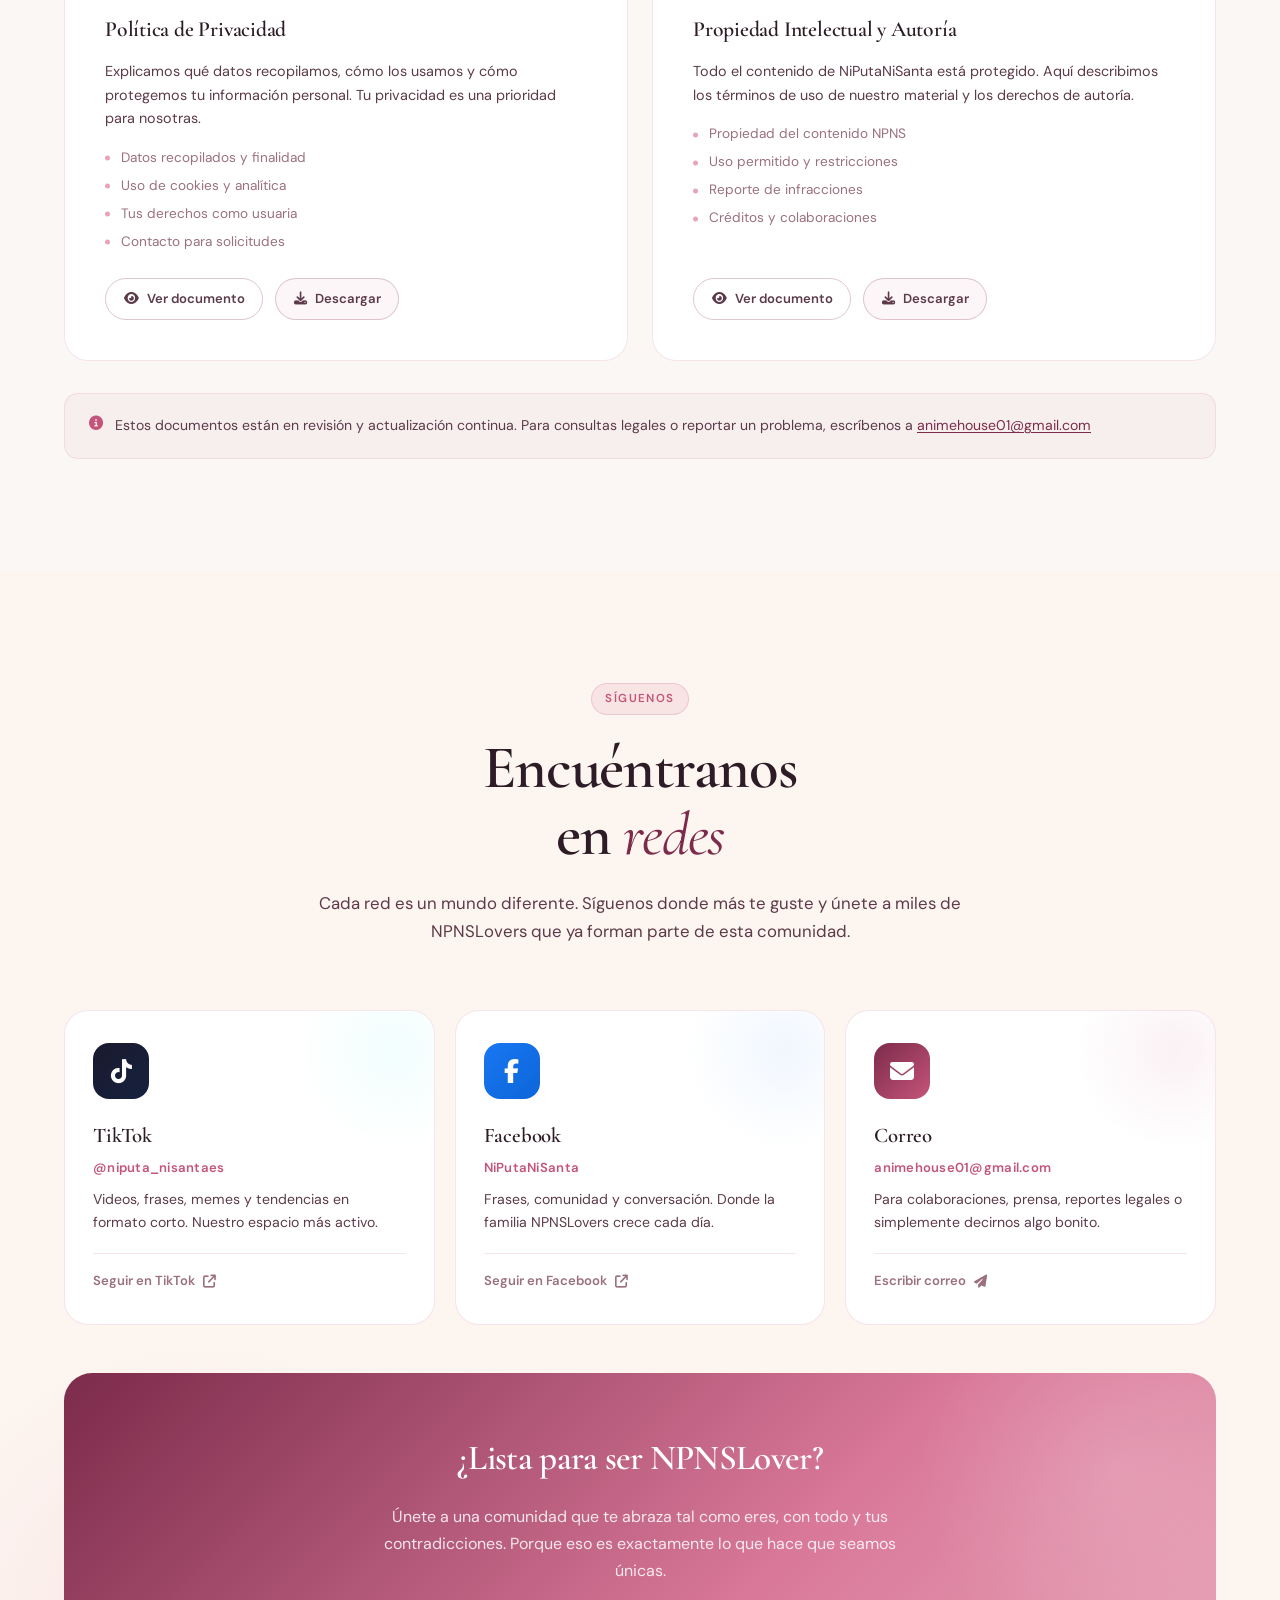
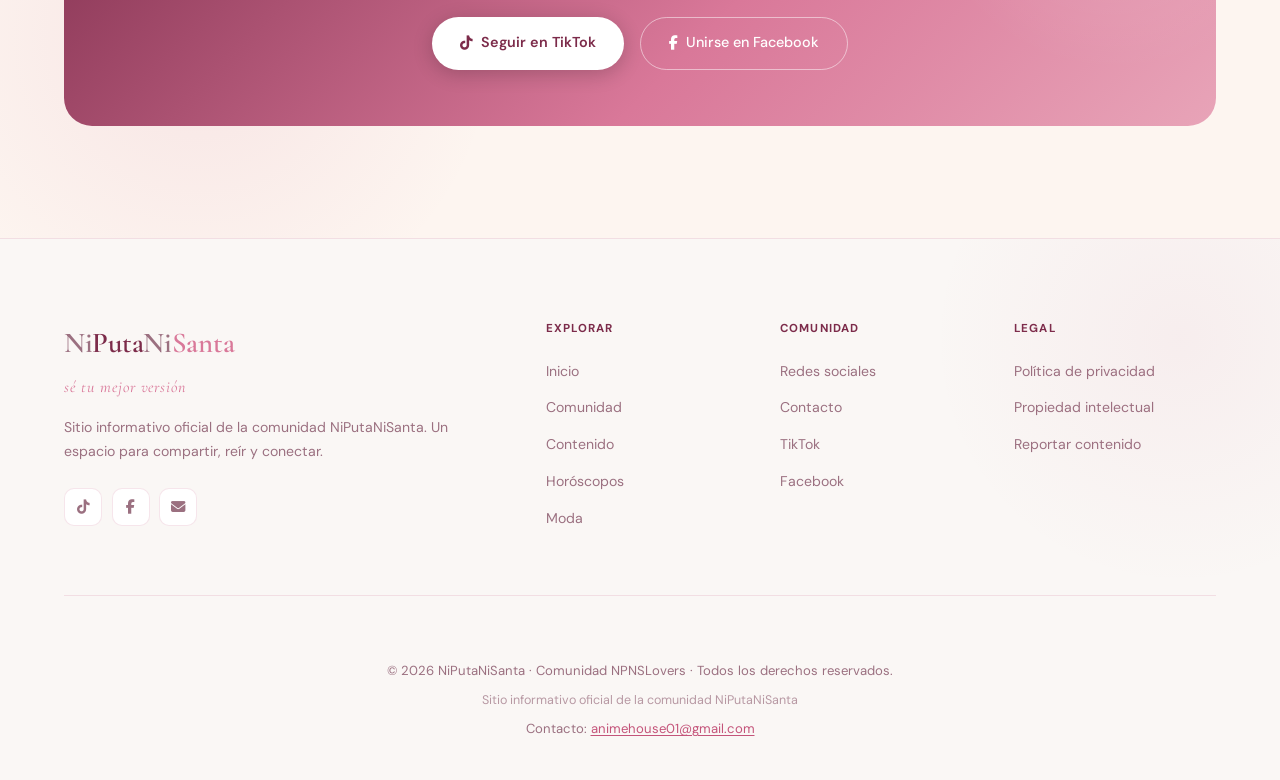
==== commit e4cfd7dd: "Fix: agregar src assets/music.mp3 al elemento audio para reproducir música de fondo" ====
--- a/index.html
+++ b/index.html
@@ -73,7 +73,7 @@
 
   <!-- ═══════════════════════════════════════════════════
        CONTROLES DE AUDIO — botón de sonidos SFX + música
-       Para agregar música: pon el archivo .mp3 en /assets/music.mp3
+       Para agregar música: pon el archivo .mp3 en /assets/music.mp3 
        y cambia el src del elemento audio abajo
   ═══════════════════════════════════════════════════ -->
   <div class="audio-dock" role="region" aria-label="Controles de audio">
